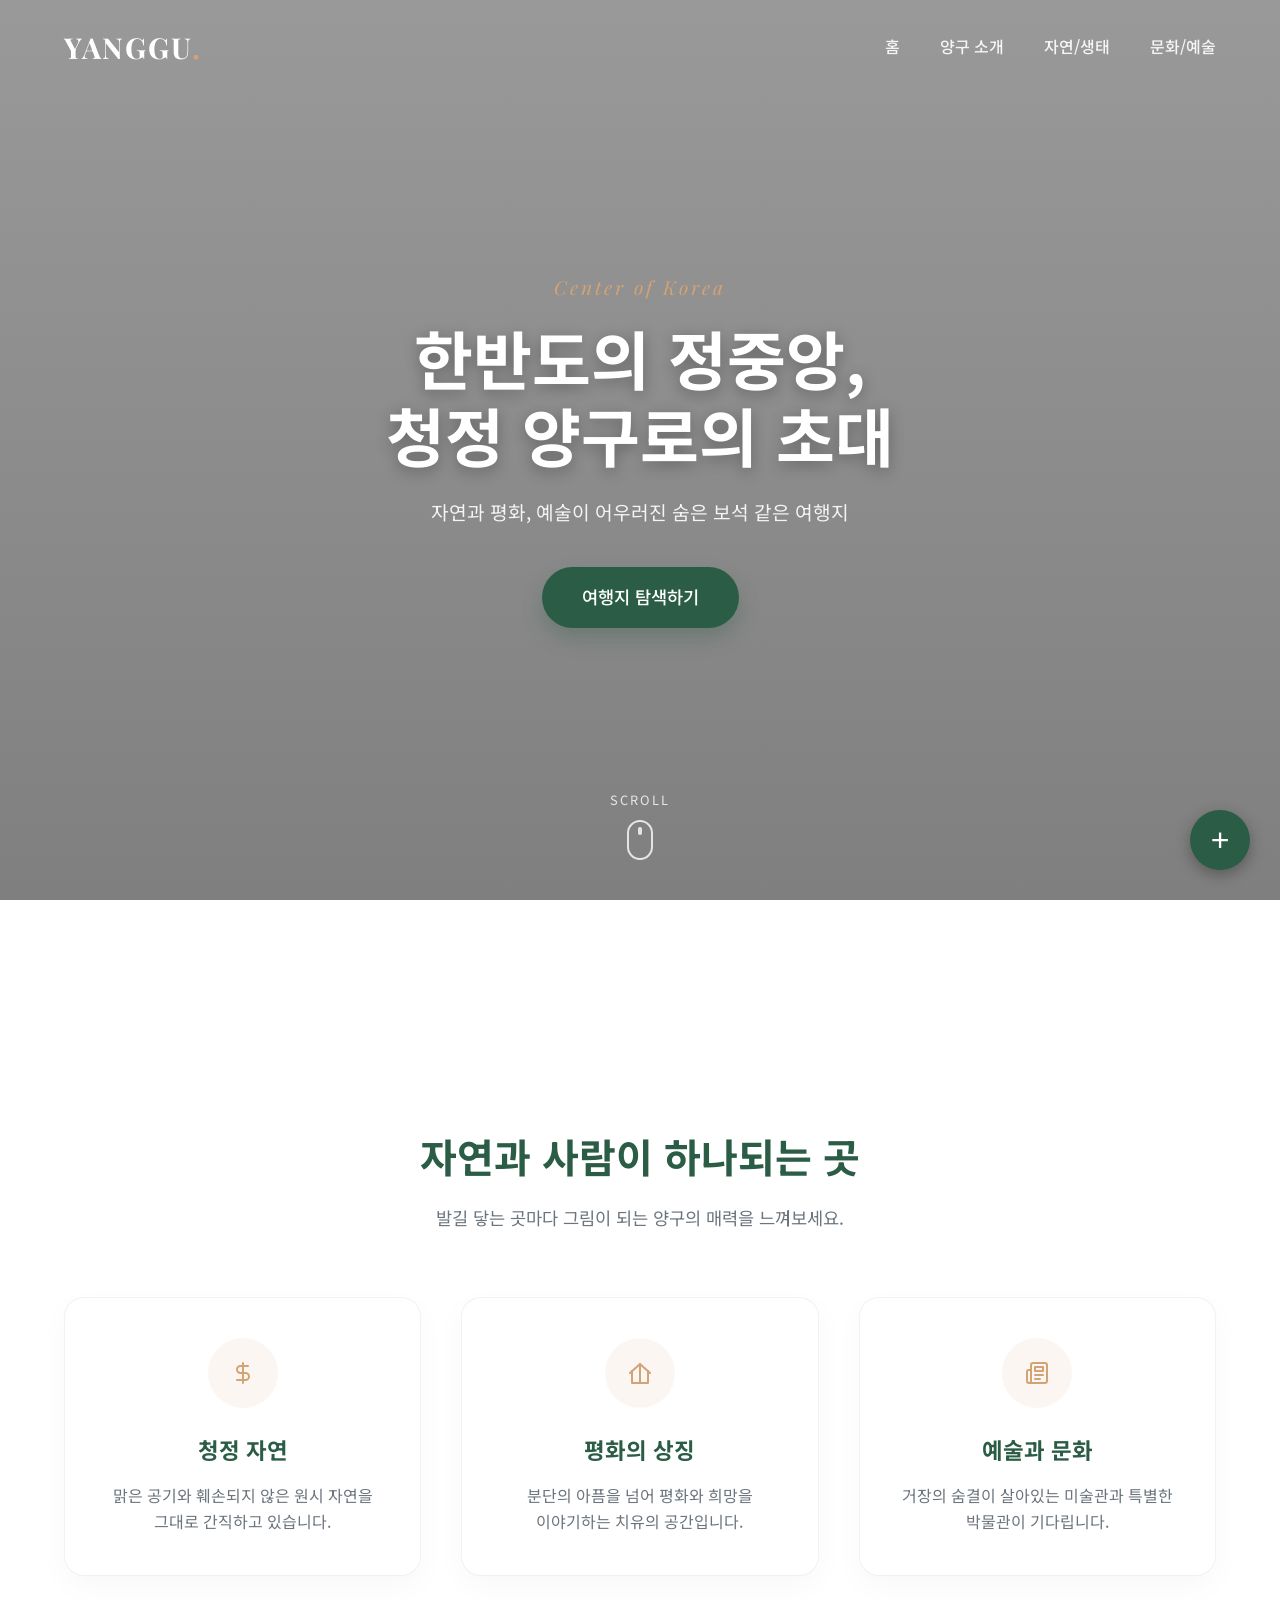
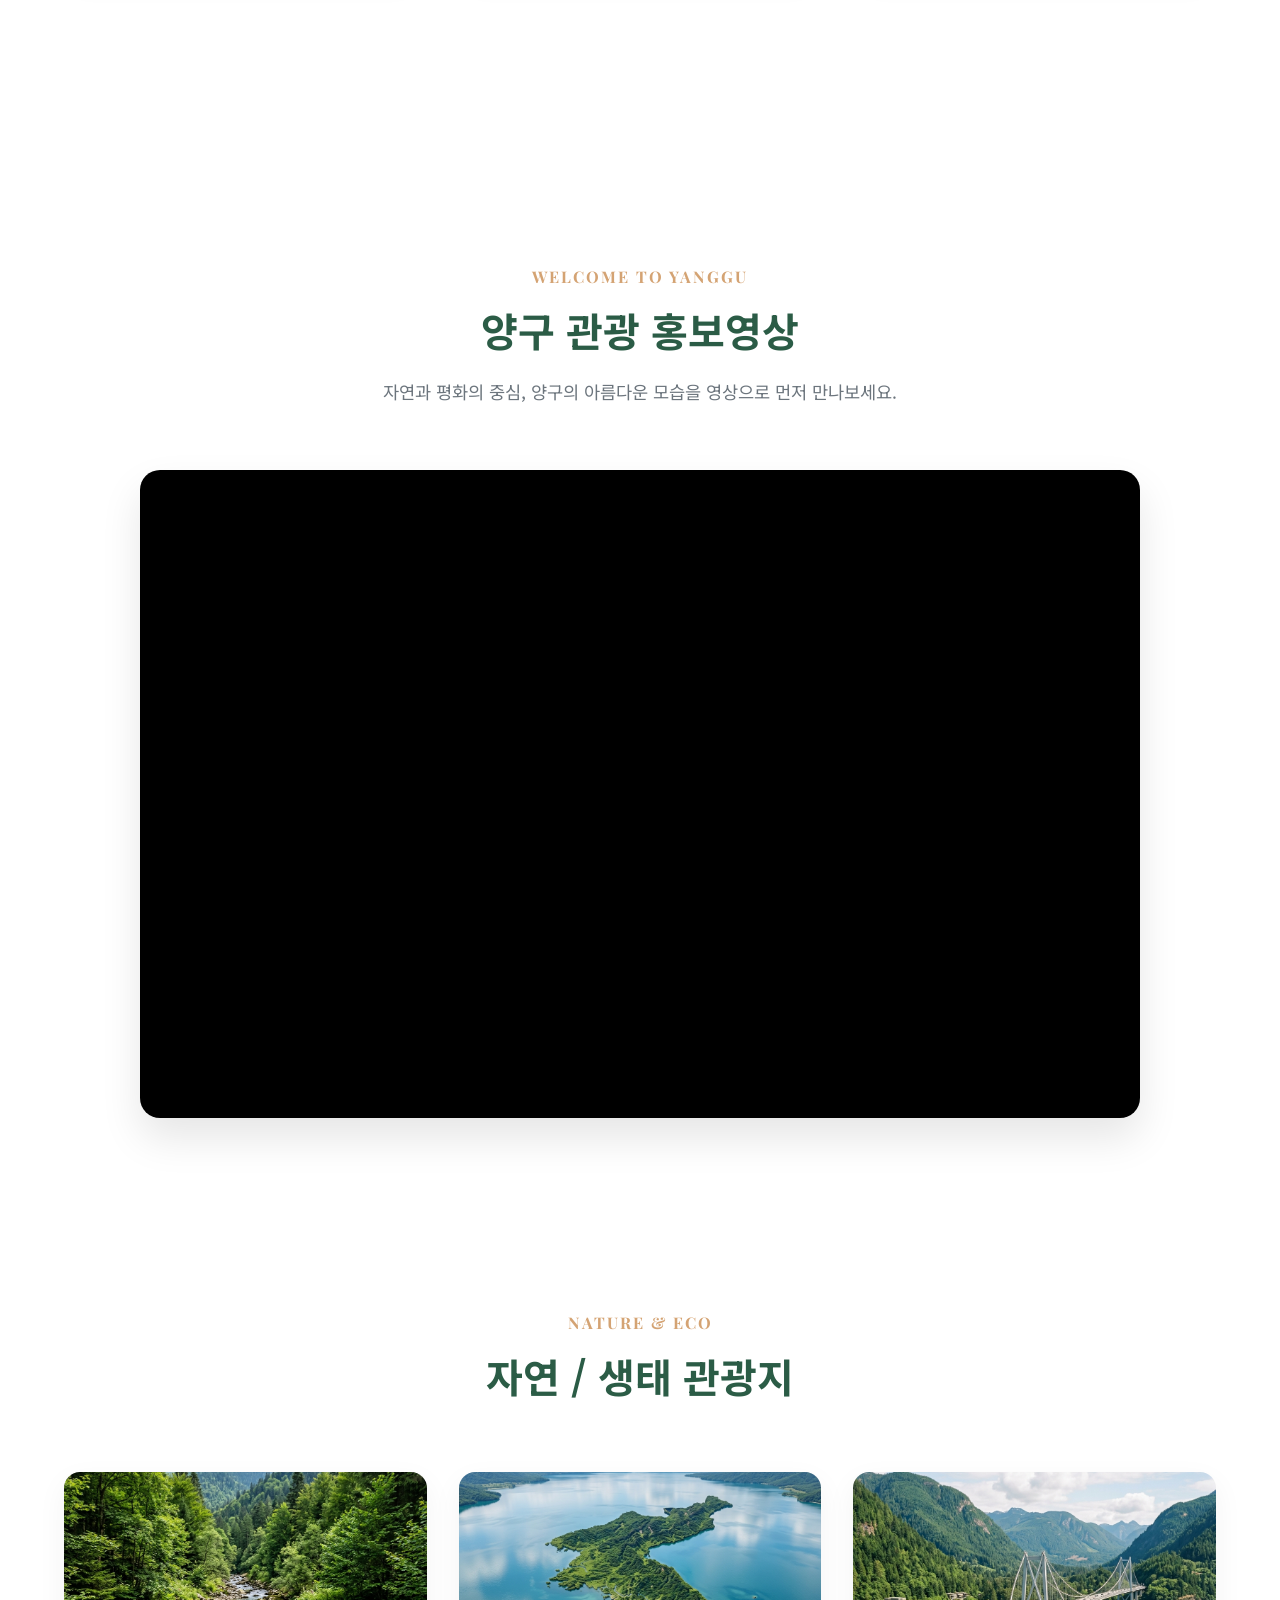
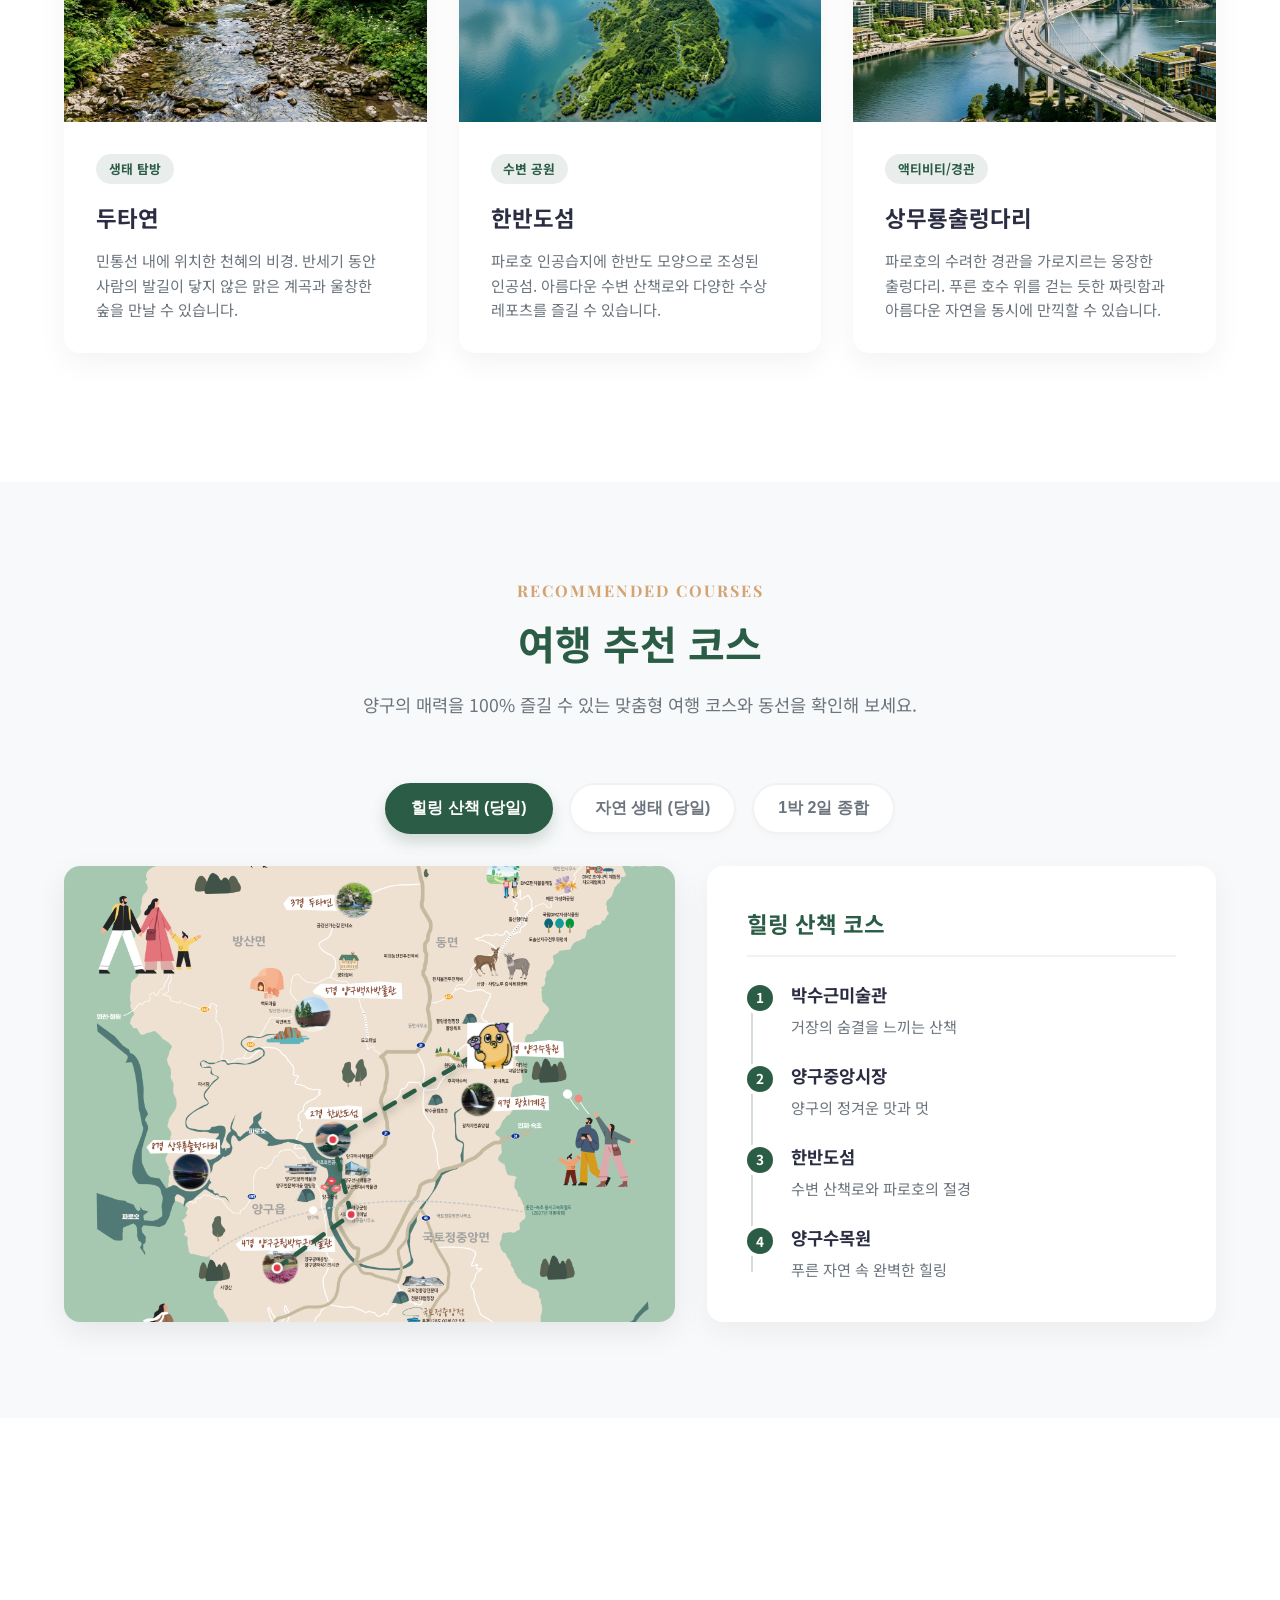
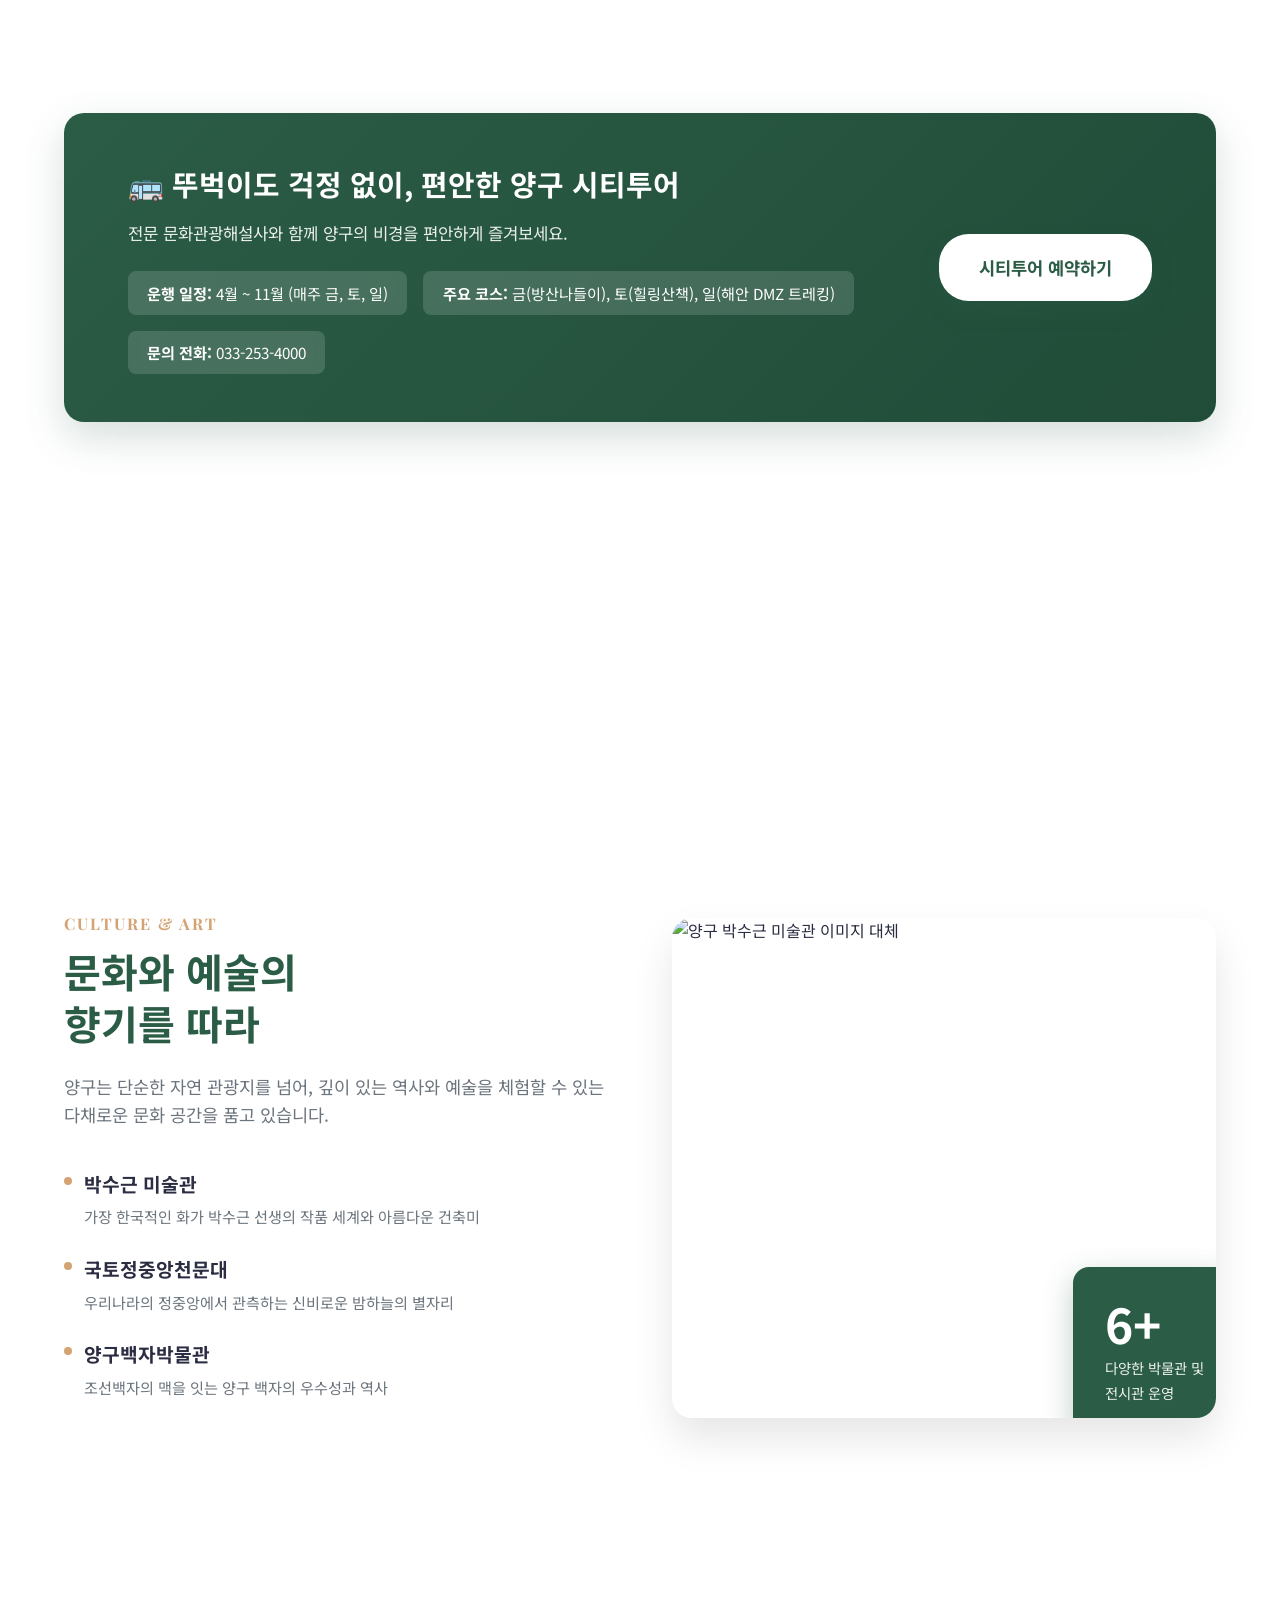
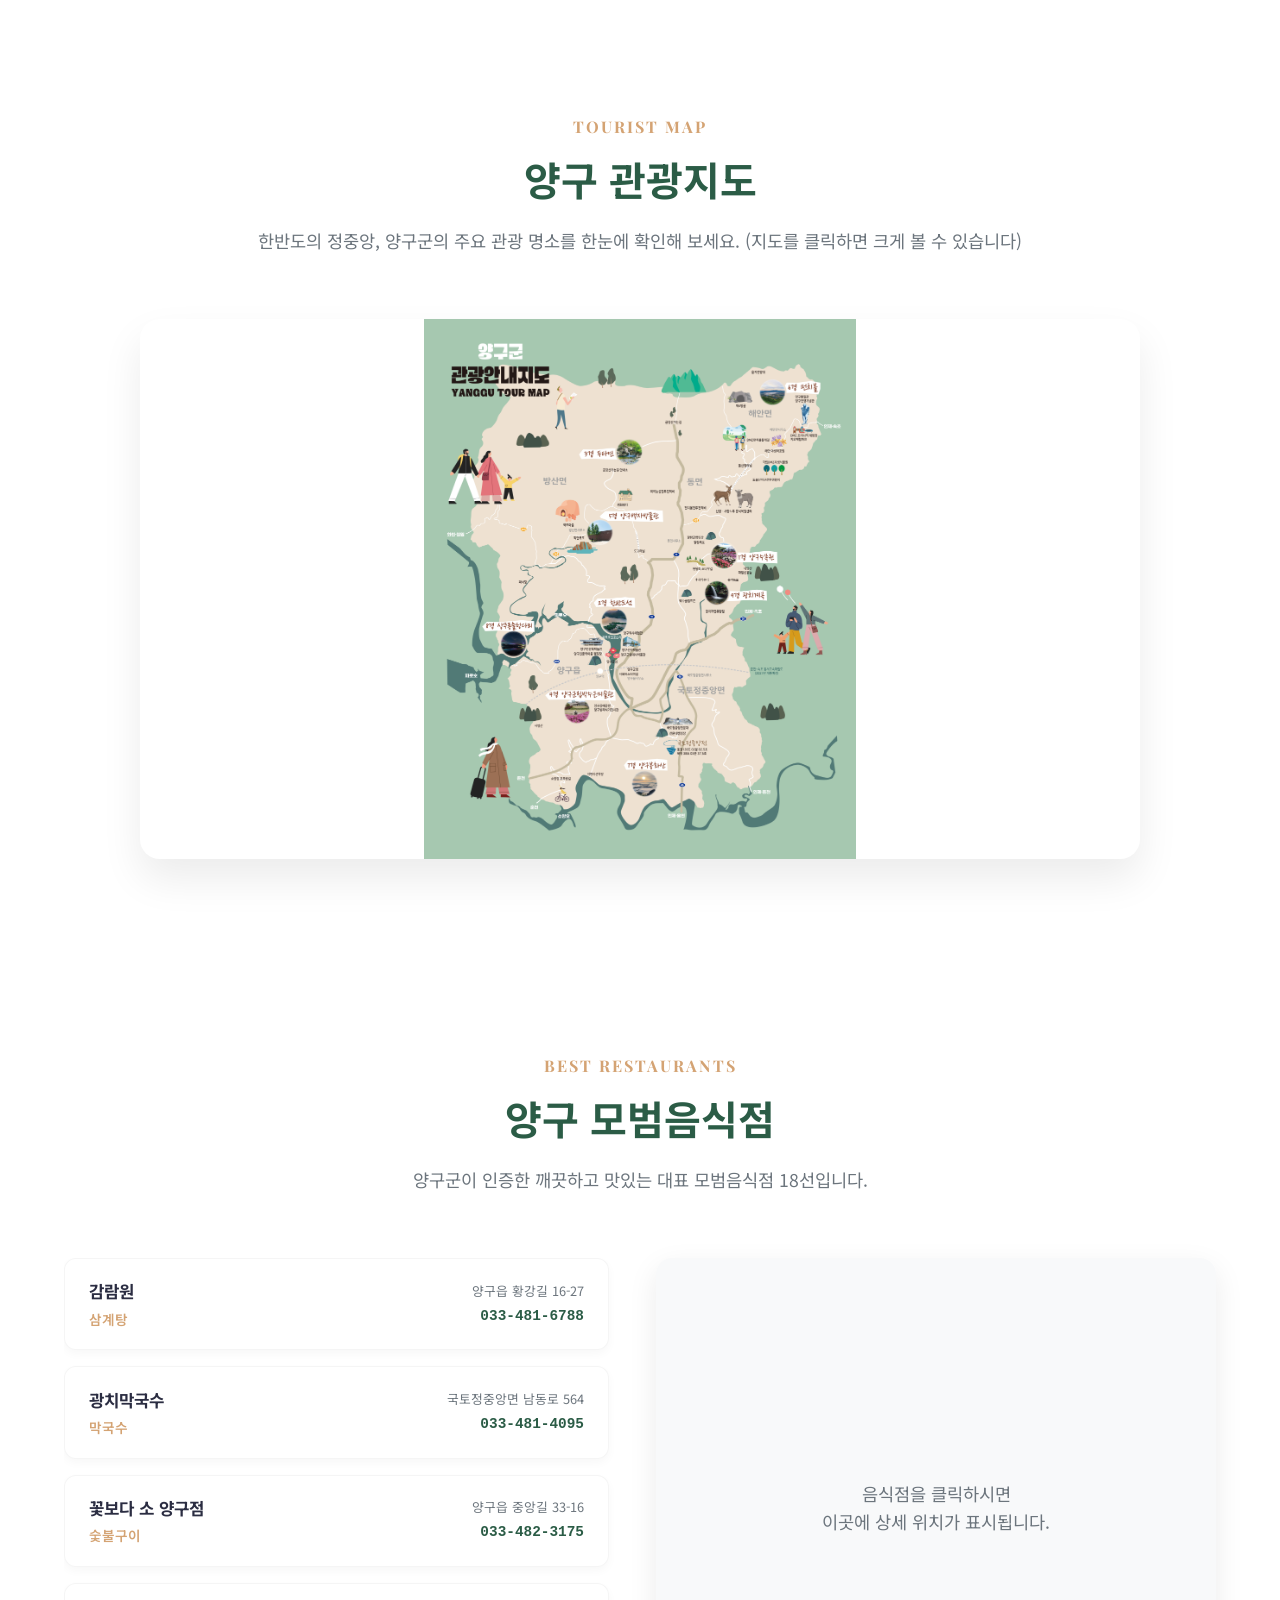
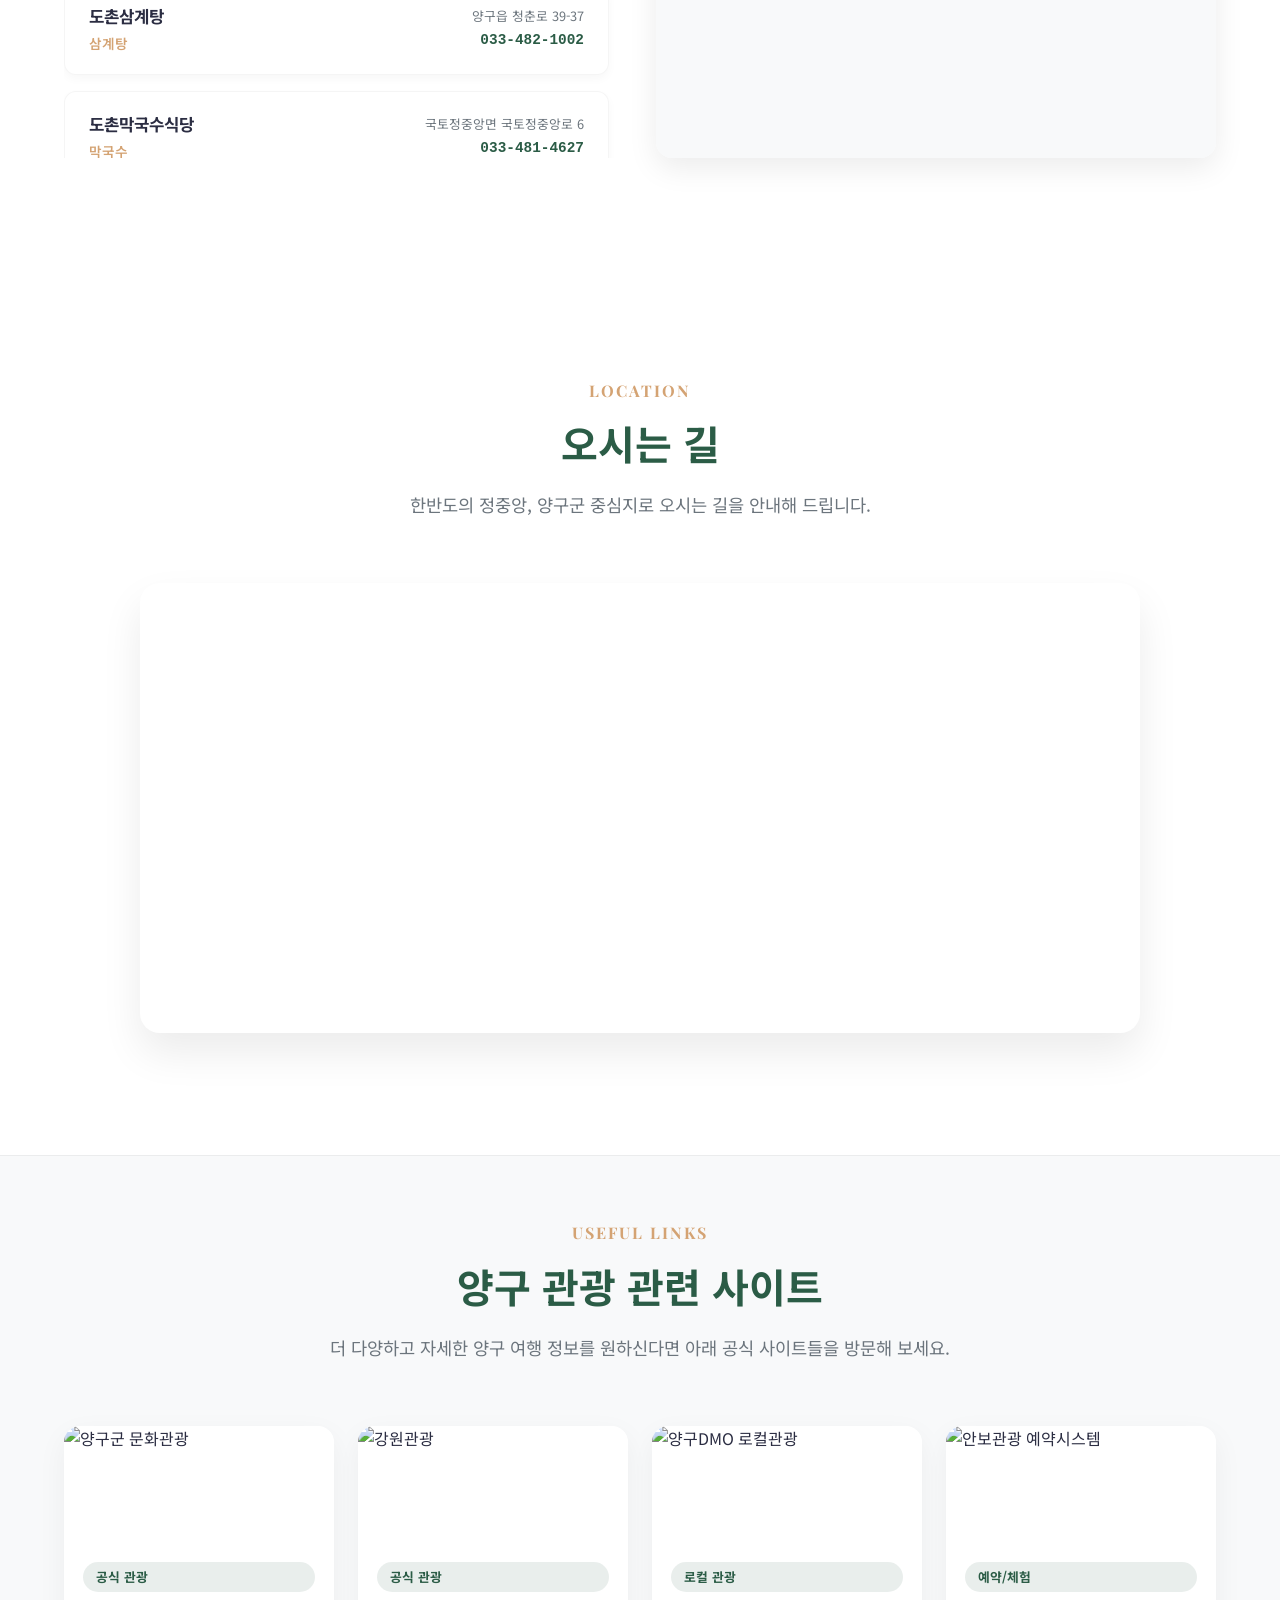
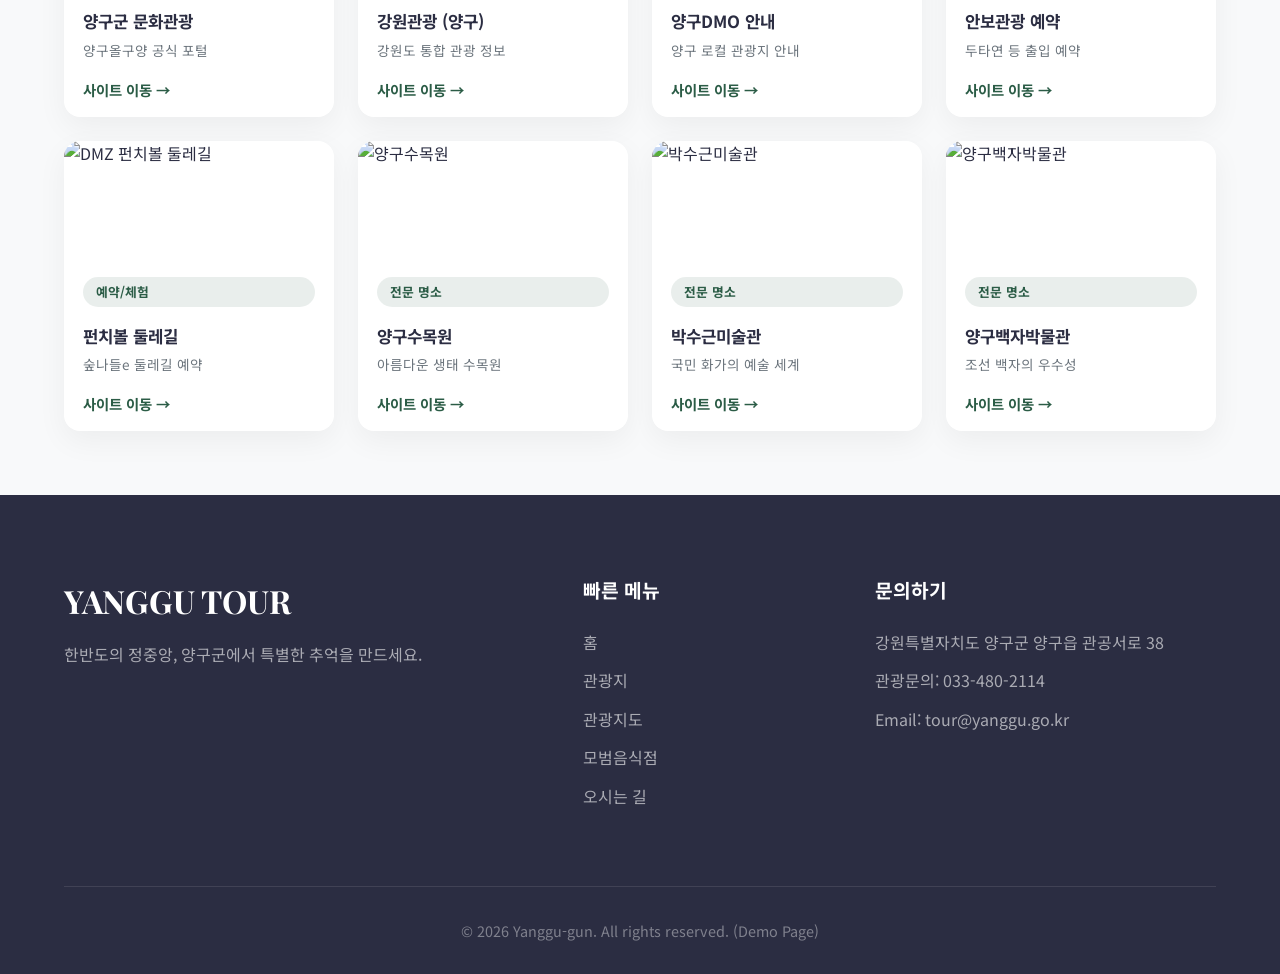
==== index.html @ d8f85891 "Update index.html 타이틀 ,를 !로 바꿈" ====
<!DOCTYPE html>
<html lang="ko">
<head>
    <meta charset="UTF-8">
    <meta name="viewport" content="width=device-width, initial-scale=1.0">
    <meta name="description" content="자연과 평화가 숨쉬는 곳! 양구군. 한반도의 정중앙에서 아름다운 자연을 만나보세요.">
    <title>청정 양구 관광 | 자연과 평화의 중심</title>
    <!-- Google Fonts: Noto Sans KR & Playfair Display -->
    <link rel="preconnect" href="https://fonts.googleapis.com">
    <link rel="preconnect" href="https://fonts.gstatic.com" crossorigin>
    <link href="https://fonts.googleapis.com/css2?family=Noto+Sans+KR:wght@300;400;500;700&family=Playfair+Display:wght@700&display=swap" rel="stylesheet">
    <link rel="stylesheet" href="style.css">
</head>
<body>
    <!-- Header / Navigation -->
    <header id="header">
        <div class="nav-container">
            <a href="#" class="logo">YANGGU<span>.</span></a>
            <nav class="main-nav">
                <ul>
                    <li><a href="#home">홈</a></li>
                    <li><a href="#about">양구 소개</a></li>
                    <li><a href="#destinations">자연/생태</a></li>
                    <li><a href="#culture">문화/예술</a></li>
                </ul>
            </nav>
            <button class="mobile-menu-btn" aria-label="메뉴 열기">
                <span></span>
                <span></span>
                <span></span>
            </button>
        </div>
    </header>

    <main>
        <!-- Hero Section -->
        <section id="home" class="hero">
            <div class="hero-bg"></div>
            <div class="hero-content fade-up">
                <span class="subtitle">Center of Korea</span>
                <h1>한반도의 정중앙,<br>청정 양구로의 초대</h1>
                <p>자연과 평화, 예술이 어우러진 숨은 보석 같은 여행지</p>
                <a href="#destinations" class="btn-primary">여행지 탐색하기</a>
            </div>
            <div class="scroll-indicator">
                <span>SCROLL</span>
                <div class="mouse">
                    <div class="wheel"></div>
                </div>
            </div>
        </section>

        <!-- About Section -->
        <section id="about" class="about section-padding">
            <div class="container">
                <div class="section-header fade-up">
                    <h2>자연과 사람이 하나되는 곳</h2>
                    <p>발길 닿는 곳마다 그림이 되는 양구의 매력을 느껴보세요.</p>
                </div>
                <div class="about-grid">
                    <div class="about-card fade-up" style="transition-delay: 0.1s;">
                        <div class="icon-wrapper">
                            <svg xmlns="http://www.w3.org/2000/svg" width="24" height="24" viewBox="0 0 24 24" fill="none" stroke="currentColor" stroke-width="2" stroke-linecap="round" stroke-linejoin="round"><path d="M12 2v20M17 5H9.5a3.5 3.5 0 0 0 0 7h5a3.5 3.5 0 0 1 0 7H6"/></svg>
                        </div>
                        <h3>청정 자연</h3>
                        <p>맑은 공기와 훼손되지 않은 원시 자연을 그대로 간직하고 있습니다.</p>
                    </div>
                    <div class="about-card fade-up" style="transition-delay: 0.2s;">
                        <div class="icon-wrapper">
                            <svg xmlns="http://www.w3.org/2000/svg" width="24" height="24" viewBox="0 0 24 24" fill="none" stroke="currentColor" stroke-width="2" stroke-linecap="round" stroke-linejoin="round"><path d="m2 12 10-9 10 9"/><path d="M12 3v18"/><path d="M4 10v12h16V10"/></svg>
                        </div>
                        <h3>평화의 상징</h3>
                        <p>분단의 아픔을 넘어 평화와 희망을 이야기하는 치유의 공간입니다.</p>
                    </div>
                    <div class="about-card fade-up" style="transition-delay: 0.3s;">
                        <div class="icon-wrapper">
                            <svg xmlns="http://www.w3.org/2000/svg" width="24" height="24" viewBox="0 0 24 24" fill="none" stroke="currentColor" stroke-width="2" stroke-linecap="round" stroke-linejoin="round"><path d="M4 22h16a2 2 0 0 0 2-2V4a2 2 0 0 0-2-2H8a2 2 0 0 0-2 2v16a2 2 0 0 1-2 2Zm0 0a2 2 0 0 1-2-2v-9c0-1.1.9-2 2-2h2"/><path d="M18 14h-8"/><path d="M15 18h-5"/><path d="M10 6h8v4h-8V6Z"/></svg>
                        </div>
                        <h3>예술과 문화</h3>
                        <p>거장의 숨결이 살아있는 미술관과 특별한 박물관이 기다립니다.</p>
                    </div>
                </div>
            </div>
        </section>

        <!-- Promo Video Section -->
        <section id="promo-video" class="video-section section-padding bg-light">
            <div class="container">
                <div class="section-header fade-up">
                    <span class="accent-text">Welcome to Yanggu</span>
                    <h2>양구 관광 홍보영상</h2>
                    <p>자연과 평화의 중심, 양구의 아름다운 모습을 영상으로 먼저 만나보세요.</p>
                </div>
                <div class="video-container fade-up" style="transition-delay: 0.2s;">
                    <iframe src="https://www.youtube.com/embed/r1gsCMrTyMI?rel=0" title="양구 홍보영상" frameborder="0" allow="accelerometer; autoplay; clipboard-write; encrypted-media; gyroscope; picture-in-picture; web-share" allowfullscreen></iframe>
                </div>
            </div>
        </section>

        <!-- Destinations Section (Nature) -->
        <section id="destinations" class="destinations section-padding">
            <div class="container">
                <div class="section-header fade-up">
                    <span class="accent-text">Nature & Eco</span>
                    <h2>자연 / 생태 관광지</h2>
                </div>
                <div class="dest-grid">
                    <!-- Card 1 -->
                    <div class="dest-card fade-up" style="transition-delay: 0.1s;">
                        <div class="card-image">
                            <!-- 두타연 이미지 -->
                            <img src="images/dutayeon.png" alt="두타연">
                            <div class="card-overlay">
                                <a href="https://www.ygtour.kr/Home/H70000/placeDetail?place_no=575&viewClass=tour&place_class=P015" target="_blank" rel="noopener noreferrer" class="view-btn">자세히 보기</a>
                            </div>
                        </div>
                        <div class="card-content">
                            <div class="tag">생태 탐방</div>
                            <h3>두타연</h3>
                            <p>민통선 내에 위치한 천혜의 비경. 반세기 동안 사람의 발길이 닿지 않은 맑은 계곡과 울창한 숲을 만날 수 있습니다.</p>
                        </div>
                    </div>
                    <!-- Card 2 -->
                    <div class="dest-card fade-up" style="transition-delay: 0.2s;">
                        <div class="card-image">
                            <!-- 한반도섬 이미지 -->
                            <img src="images/hanbando.png" alt="한반도섬">
                            <div class="card-overlay">
                                <a href="https://www.ygtour.kr/Home/H70000/placeDetail?place_no=11&viewClass=tour&place_class=P015" target="_blank" rel="noopener noreferrer" class="view-btn">자세히 보기</a>
                            </div>
                        </div>
                        <div class="card-content">
                            <div class="tag">수변 공원</div>
                            <h3>한반도섬</h3>
                            <p>파로호 인공습지에 한반도 모양으로 조성된 인공섬. 아름다운 수변 산책로와 다양한 수상 레포츠를 즐길 수 있습니다.</p>
                        </div>
                    </div>
                    <!-- Card 3 -->
                    <div class="dest-card fade-up" style="transition-delay: 0.3s;">
                        <div class="card-image">
                            <!-- 상무룡출렁다리 이미지 -->
                            <img src="images/sangmuryong.png" alt="상무룡출렁다리">
                            <div class="card-overlay">
                                <a href="https://www.ygtour.kr/Home/H70000/placeDetail?place_no=1090&viewClass=tour&place_class=P015" target="_blank" rel="noopener noreferrer" class="view-btn">자세히 보기</a>
                            </div>
                        </div>
                        <div class="card-content">
                            <div class="tag">액티비티/경관</div>
                            <h3>상무룡출렁다리</h3>
                            <p>파로호의 수려한 경관을 가로지르는 웅장한 출렁다리. 푸른 호수 위를 걷는 듯한 짜릿함과 아름다운 자연을 동시에 만끽할 수 있습니다.</p>
                        </div>
                    </div>
                </div>
            </div>
        </section>

        <!-- Recommended Courses Section -->
        <section id="courses" class="courses section-padding bg-light">
            <div class="container">
                <div class="section-header fade-up">
                    <span class="accent-text">Recommended Courses</span>
                    <h2>여행 추천 코스</h2>
                    <p>양구의 매력을 100% 즐길 수 있는 맞춤형 여행 코스와 동선을 확인해 보세요.</p>
                </div>
                
                <div class="course-tabs fade-up" style="transition-delay: 0.1s;">
                    <button class="course-tab active" data-course="healing">힐링 산책 (당일)</button>
                    <button class="course-tab" data-course="eco">자연 생태 (당일)</button>
                    <button class="course-tab" data-course="full">1박 2일 종합</button>
                </div>

                <div class="course-layout fade-up" style="transition-delay: 0.2s;">
                    <div class="course-map-container">
                        <div class="animated-map">
                            <img src="images/map_new.png" alt="양구군 관광지도" class="map-bg">
                            
                            <!-- 힐링 산책 코스 -->
                            <svg class="course-svg active" id="svg-healing" viewBox="0 0 800 600" preserveAspectRatio="xMidYMid slice">
                                <path class="map-route" d="M279,528 L376,458 L352,360 L558,237" />
                                <g class="map-points">
                                    <circle cx="279" cy="528" r="6" />
                                    <circle cx="376" cy="458" r="6" />
                                    <circle cx="352" cy="360" r="6" />
                                    <circle cx="558" cy="237" r="6" />
                                </g>
                                <g class="car-icon">
                                    <image href="baekkobi.jpg" xlink:href="baekkobi.jpg" class="baekkobi-icon" width="60" height="60" x="-30" y="-30" preserveAspectRatio="xMidYMid slice" />
                                </g>
                            </svg>

                            <!-- 자연 생태 코스 -->
                            <svg class="course-svg" id="svg-eco" viewBox="0 0 800 600" preserveAspectRatio="xMidYMid slice">
                                <path class="map-route" d="M326,192 L381,57 L470,542" />
                                <g class="map-points">
                                    <circle cx="326" cy="192" r="6" />
                                    <circle cx="381" cy="57" r="6" />
                                    <circle cx="470" cy="542" r="6" />
                                </g>
                                <g class="car-icon">
                                    <image href="baekkobi.jpg" xlink:href="baekkobi.jpg" class="baekkobi-icon" width="60" height="60" x="-30" y="-30" preserveAspectRatio="xMidYMid slice" />
                                </g>
                            </svg>

                            <!-- 1박 2일 종합 코스 -->
                            <svg class="course-svg" id="svg-full" viewBox="0 0 800 600" preserveAspectRatio="xMidYMid slice">
                                <path class="map-route" d="M381,42 L283,531 L551,237 L458,551" />
                                <g class="map-points">
                                    <circle cx="381" cy="42" r="6" />
                                    <circle cx="283" cy="531" r="6" />
                                    <circle cx="551" cy="237" r="6" />
                                    <circle cx="458" cy="551" r="6" />
                                </g>
                                <g class="car-icon">
                                    <image href="baekkobi.jpg" xlink:href="baekkobi.jpg" class="baekkobi-icon" width="60" height="60" x="-30" y="-30" preserveAspectRatio="xMidYMid slice" />
                                </g>
                            </svg>
                        </div>
                    </div>
                    <div class="course-list-container">
                        <!-- 힐링 산책 코스 -->
                        <div class="course-content active" id="course-healing">
                            <h3>힐링 산책 코스</h3>
                            <ul class="timeline">
                                <li>
                                    <span class="timeline-point">1</span>
                                    <div class="timeline-info">
                                        <strong>박수근미술관</strong>
                                        <span>거장의 숨결을 느끼는 산책</span>
                                    </div>
                                </li>
                                <li>
                                    <span class="timeline-point">2</span>
                                    <div class="timeline-info">
                                        <strong>양구중앙시장</strong>
                                        <span>양구의 정겨운 맛과 멋</span>
                                    </div>
                                </li>
                                <li>
                                    <span class="timeline-point">3</span>
                                    <div class="timeline-info">
                                        <strong>한반도섬</strong>
                                        <span>수변 산책로와 파로호의 절경</span>
                                    </div>
                                </li>
                                <li>
                                    <span class="timeline-point">4</span>
                                    <div class="timeline-info">
                                        <strong>양구수목원</strong>
                                        <span>푸른 자연 속 완벽한 힐링</span>
                                    </div>
                                </li>
                            </ul>
                        </div>
                        
                        <!-- 자연 생태 코스 -->
                        <div class="course-content" id="course-eco">
                            <h3>자연 생태 코스</h3>
                            <ul class="timeline">
                                <li>
                                    <span class="timeline-point">1</span>
                                    <div class="timeline-info">
                                        <strong>양구백자박물관</strong>
                                        <span>단아한 조선백자의 향기</span>
                                    </div>
                                </li>
                                <li>
                                    <span class="timeline-point">2</span>
                                    <div class="timeline-info">
                                        <strong>두타연</strong>
                                        <span>원시 자연이 숨쉬는 생태계의 보고</span>
                                    </div>
                                </li>
                                <li>
                                    <span class="timeline-point">3</span>
                                    <div class="timeline-info">
                                        <strong>국토정중앙천문대</strong>
                                        <span>한반도 정중앙에서 보는 밤하늘</span>
                                    </div>
                                </li>
                            </ul>
                        </div>

                        <!-- 1박 2일 종합 코스 -->
                        <div class="course-content" id="course-full">
                            <h3>1박 2일 종합 코스</h3>
                            <ul class="timeline">
                                <li>
                                    <span class="timeline-point">1</span>
                                    <div class="timeline-info">
                                        <strong>두타연</strong>
                                        <span>자연과 역사가 공존하는 비경 탐방</span>
                                    </div>
                                </li>
                                <li>
                                    <span class="timeline-point">2</span>
                                    <div class="timeline-info">
                                        <strong>박수근미술관</strong>
                                        <span>예술적 감성을 채우는 오후</span>
                                    </div>
                                </li>
                                <li>
                                    <span class="timeline-point">3</span>
                                    <div class="timeline-info">
                                        <strong>양구수목원</strong>
                                        <span>초록빛 자연 속 산림욕</span>
                                    </div>
                                </li>
                                <li>
                                    <span class="timeline-point">4</span>
                                    <div class="timeline-info">
                                        <strong>국토정중앙천문대</strong>
                                        <span>별과 함께하는 낭만적인 밤</span>
                                    </div>
                                </li>
                            </ul>
                        </div>
                    </div>
                </div>
            </div>
        </section>

        <!-- City Tour Section -->
        <section id="city-tour" class="city-tour-section section-padding" style="background-color: var(--bg-alt);">
            <div class="container">
                <div class="city-tour-cta fade-up">
                    <div class="cta-content">
                        <h3>🚌 뚜벅이도 걱정 없이, 편안한 양구 시티투어</h3>
                        <p>전문 문화관광해설사와 함께 양구의 비경을 편안하게 즐겨보세요.</p>
                        <ul class="cta-info">
                            <li><strong>운행 일정:</strong> 4월 ~ 11월 (매주 금, 토, 일)</li>
                            <li><strong>주요 코스:</strong> 금(방산나들이), 토(힐링산책), 일(해안 DMZ 트레킹)</li>
                            <li><strong>문의 전화:</strong> 033-253-4000</li>
                        </ul>
                    </div>
                    <div class="cta-action">
                        <a href="https://www.ygtour.kr/Home/H60000/H60100/goodsList?sys_type=citytour" target="_blank" rel="noopener noreferrer" class="btn-primary cta-btn">시티투어 예약하기</a>
                    </div>
                </div>
            </div>
        </section>

        <!-- Culture Section -->
        <section id="culture" class="culture section-padding">
            <div class="container">
                <div class="culture-layout">
                    <div class="culture-text fade-up">
                        <span class="accent-text">Culture & Art</span>
                        <h2>문화와 예술의<br>향기를 따라</h2>
                        <p>양구는 단순한 자연 관광지를 넘어, 깊이 있는 역사와 예술을 체험할 수 있는 다채로운 문화 공간을 품고 있습니다.</p>
                        <ul class="feature-list">
                            <li>
                                <strong>박수근 미술관</strong>
                                <span>가장 한국적인 화가 박수근 선생의 작품 세계와 아름다운 건축미</span>
                            </li>
                            <li>
                                <strong>국토정중앙천문대</strong>
                                <span>우리나라의 정중앙에서 관측하는 신비로운 밤하늘의 별자리</span>
                            </li>
                            <li>
                                <strong>양구백자박물관</strong>
                                <span>조선백자의 맥을 잇는 양구 백자의 우수성과 역사</span>
                            </li>
                        </ul>
                    </div>
                    <div class="culture-image fade-up" style="transition-delay: 0.2s;">
                        <!-- Unsplash art/architecture placeholder -->
                        <img src="https://images.unsplash.com/photo-1543857778-c4a1a3e0b2eb?q=80&w=800&auto=format&fit=crop" alt="양구 박수근 미술관 이미지 대체">
                        <div class="experience-card">
                            <span class="number">6+</span>
                            <span class="desc">다양한 박물관 및<br>전시관 운영</span>
                        </div>
                    </div>
                </div>
            </div>
        </section>

        <!-- Tourist Map Section -->
        <section id="tour-map" class="location section-padding">
            <div class="container">
                <div class="section-header fade-up">
                    <span class="accent-text">Tourist Map</span>
                    <h2>양구 관광지도</h2>
                    <p>한반도의 정중앙, 양구군의 주요 관광 명소를 한눈에 확인해 보세요. (지도를 클릭하면 크게 볼 수 있습니다)</p>
                </div>
                <div class="map-container fade-up" style="transition-delay: 0.2s;">
                    <a href="images/map_new.png" target="_blank" title="클릭하여 원본 크기로 보기">
                        <img src="images/map_new.png" alt="양구군 관광지도" class="tour-map">
                    </a>
                </div>
            </div>
        </section>

        <!-- Restaurants Section -->
        <section id="restaurants" class="restaurants section-padding">
            <div class="container">
                <div class="section-header fade-up">
                    <span class="accent-text">Best Restaurants</span>
                    <h2>양구 모범음식점</h2>
                    <p>양구군이 인증한 깨끗하고 맛있는 대표 모범음식점 18선입니다.</p>
                </div>
                
                <div class="restaurant-layout fade-up" style="transition-delay: 0.2s;">
                    <div class="restaurant-list">
                        <div class="restaurant-card"><div class="rest-main"><span class="rest-name">감람원</span><span class="rest-menu">삼계탕</span></div><div class="rest-contact"><span class="rest-address">양구읍 황강길 16-27</span><span class="rest-phone">033-481-6788</span></div></div>
                        <div class="restaurant-card"><div class="rest-main"><span class="rest-name">광치막국수</span><span class="rest-menu">막국수</span></div><div class="rest-contact"><span class="rest-address">국토정중앙면 남동로 564</span><span class="rest-phone">033-481-4095</span></div></div>
                        <div class="restaurant-card"><div class="rest-main"><span class="rest-name">꽃보다 소 양구점</span><span class="rest-menu">숯불구이</span></div><div class="rest-contact"><span class="rest-address">양구읍 중앙길 33-16</span><span class="rest-phone">033-482-3175</span></div></div>
                        <div class="restaurant-card"><div class="rest-main"><span class="rest-name">도촌삼계탕</span><span class="rest-menu">삼계탕</span></div><div class="rest-contact"><span class="rest-address">양구읍 청춘로 39-37</span><span class="rest-phone">033-482-1002</span></div></div>
                        <div class="restaurant-card"><div class="rest-main"><span class="rest-name">도촌막국수식당</span><span class="rest-menu">막국수</span></div><div class="rest-contact"><span class="rest-address">국토정중앙면 국토정중앙로 6</span><span class="rest-phone">033-481-4627</span></div></div>
                        <div class="restaurant-card"><div class="rest-main"><span class="rest-name">돈 갈비</span><span class="rest-menu">숯불구이</span></div><div class="rest-contact"><span class="rest-address">양구읍 해시계로 28-1</span><span class="rest-phone">033-482-9289</span></div></div>
                        <div class="restaurant-card"><div class="rest-main"><span class="rest-name">모범떡볶이</span><span class="rest-menu">떡볶이</span></div><div class="rest-contact"><span class="rest-address">양구읍 중앙길 51</span><span class="rest-phone">033-481-9827</span></div></div>
                        <div class="restaurant-card"><div class="rest-main"><span class="rest-name">비비큐·우쿠야</span><span class="rest-menu">치킨, 돈까스</span></div><div class="rest-contact"><span class="rest-address">양구읍 중앙길 15</span><span class="rest-phone">033-481-1318</span></div></div>
                        <div class="restaurant-card"><div class="rest-main"><span class="rest-name">샤브향</span><span class="rest-menu">고기류 샤브</span></div><div class="rest-contact"><span class="rest-address">양구읍 양남로16번길 3</span><span class="rest-phone">033-482-5633</span></div></div>
                        <div class="restaurant-card"><div class="rest-main"><span class="rest-name">소나무함흥냉면막국수</span><span class="rest-menu">냉면</span></div><div class="rest-contact"><span class="rest-address">양구읍 청춘로 82-38</span><span class="rest-phone">033-482-5234</span></div></div>
                        <div class="restaurant-card"><div class="rest-main"><span class="rest-name">시래정</span><span class="rest-menu">시래기정식</span></div><div class="rest-contact"><span class="rest-address">양구읍 황강길 16-20</span><span class="rest-phone">033-481-6616</span></div></div>
                        <div class="restaurant-card"><div class="rest-main"><span class="rest-name">양구수산횟집</span><span class="rest-menu">민물회,매운탕</span></div><div class="rest-contact"><span class="rest-address">양구읍 양록길23번길 6-2</span><span class="rest-phone">033-481-2643</span></div></div>
                        <div class="restaurant-card"><div class="rest-main"><span class="rest-name">오래드림고원</span><span class="rest-menu">식육</span></div><div class="rest-contact"><span class="rest-address">양구읍 양록길23번길 12-7</span><span class="rest-phone">033-481-9224</span></div></div>
                        <div class="restaurant-card"><div class="rest-main"><span class="rest-name">이가돈가</span><span class="rest-menu">숯불구이</span></div><div class="rest-contact"><span class="rest-address">양구읍 사명길 118-10</span><span class="rest-phone">033-481-1400</span></div></div>
                        <div class="restaurant-card"><div class="rest-main"><span class="rest-name">장수오골계</span><span class="rest-menu">오골계구이, 탕류</span></div><div class="rest-contact"><span class="rest-address">양구읍 양록길23번길 6-17</span><span class="rest-phone">033-481-8175</span></div></div>
                        <div class="restaurant-card"><div class="rest-main"><span class="rest-name">청참치</span><span class="rest-menu">참치회, 바다회</span></div><div class="rest-contact"><span class="rest-address">양구읍 양록길23번길 6-11</span><span class="rest-phone">033-481-7233</span></div></div>
                        <div class="restaurant-card"><div class="rest-main"><span class="rest-name">최가네</span><span class="rest-menu">숯불구이</span></div><div class="rest-contact"><span class="rest-address">양구읍 양록길23번길 6-27</span><span class="rest-phone">033-481-3338</span></div></div>
                        <div class="restaurant-card"><div class="rest-main"><span class="rest-name">회마을</span><span class="rest-menu">바다회, 매운탕</span></div><div class="rest-contact"><span class="rest-address">양구읍 비봉로 65</span><span class="rest-phone">033-481-5939</span></div></div>
                    </div>
                    <div class="restaurant-map-container">
                        <div class="map-overlay" id="map-overlay">
                            <p>음식점을 클릭하시면<br>이곳에 상세 위치가 표시됩니다.</p>
                        </div>
                        <iframe id="restaurant-map" src="" allowfullscreen="" loading="lazy"></iframe>
                    </div>
                </div>
            </div>
        </section>

        <!-- Location Section -->
        <section id="location" class="location section-padding">
            <div class="container">
                <div class="section-header fade-up">
                    <span class="accent-text">Location</span>
                    <h2>오시는 길</h2>
                    <p>한반도의 정중앙, 양구군 중심지로 오시는 길을 안내해 드립니다.</p>
                </div>
                <div class="map-container fade-up" style="transition-delay: 0.2s;">
                    <iframe class="google-map" src="https://maps.google.com/maps?q=강원특별자치도%20양구군%20양구읍%20관공서로%2038&t=&z=14&ie=UTF8&iwloc=&output=embed" allowfullscreen="" loading="lazy"></iframe>
                </div>
            </div>
        </section>

        <!-- Related Links Section -->
        <section id="links" class="related-links section-padding bg-light">
            <div class="container">
                <div class="section-header fade-up">
                    <span class="accent-text">Useful Links</span>
                    <h2>양구 관광 관련 사이트</h2>
                    <p>더 다양하고 자세한 양구 여행 정보를 원하신다면 아래 공식 사이트들을 방문해 보세요.</p>
                </div>
                
                <div class="external-cards-grid">
                    <!-- 1 -->
                    <a href="https://www.yangu.go.kr/tour/" target="_blank" rel="noopener noreferrer" class="external-card fade-up" style="transition-delay: 0.1s;">
                        <div class="card-image">
                            <img src="https://images.unsplash.com/photo-1542385151-efd9000785a0?q=80&w=600&auto=format&fit=crop" alt="양구군 문화관광">
                        </div>
                        <div class="card-content">
                            <div class="tag">공식 관광</div>
                            <h3>양구군 문화관광</h3>
                            <p>양구올구양 공식 포털</p>
                            <span class="link-icon">사이트 이동 &rarr;</span>
                        </div>
                    </a>
                    <!-- 2 -->
                    <a href="https://www.gwd.go.kr/gw/portal/sub05_01?articleId=TOUR_0000000000000109" target="_blank" rel="noopener noreferrer" class="external-card fade-up" style="transition-delay: 0.2s;">
                        <div class="card-image">
                            <img src="https://images.unsplash.com/photo-1501785888041-af3ef285b470?q=80&w=600&auto=format&fit=crop" alt="강원관광">
                        </div>
                        <div class="card-content">
                            <div class="tag">공식 관광</div>
                            <h3>강원관광 (양구)</h3>
                            <p>강원도 통합 관광 정보</p>
                            <span class="link-icon">사이트 이동 &rarr;</span>
                        </div>
                    </a>
                    <!-- 3 -->
                    <a href="https://yanggudmo.co.kr/dmo_tour" target="_blank" rel="noopener noreferrer" class="external-card fade-up" style="transition-delay: 0.3s;">
                        <div class="card-image">
                            <img src="https://images.unsplash.com/photo-1469474968028-56623f02e42e?q=80&w=600&auto=format&fit=crop" alt="양구DMO 로컬관광">
                        </div>
                        <div class="card-content">
                            <div class="tag">로컬 관광</div>
                            <h3>양구DMO 안내</h3>
                            <p>양구 로컬 관광지 안내</p>
                            <span class="link-icon">사이트 이동 &rarr;</span>
                        </div>
                    </a>
                    <!-- 4 -->
                    <a href="https://www.yangu.go.kr/tour/" target="_blank" rel="noopener noreferrer" class="external-card fade-up" style="transition-delay: 0.4s;">
                        <div class="card-image">
                            <img src="https://images.unsplash.com/photo-1441974231531-c6227db76b6e?q=80&w=600&auto=format&fit=crop" alt="안보관광 예약시스템">
                        </div>
                        <div class="card-content">
                            <div class="tag">예약/체험</div>
                            <h3>안보관광 예약</h3>
                            <p>두타연 등 출입 예약</p>
                            <span class="link-icon">사이트 이동 &rarr;</span>
                        </div>
                    </a>
                    <!-- 5 -->
                    <a href="https://www.foresttrip.go.kr/indvz/main.do?hmpgId=ID05030002" target="_blank" rel="noopener noreferrer" class="external-card fade-up" style="transition-delay: 0.1s;">
                        <div class="card-image">
                            <img src="https://images.unsplash.com/photo-1551632811-561732d1e306?q=80&w=600&auto=format&fit=crop" alt="DMZ 펀치볼 둘레길">
                        </div>
                        <div class="card-content">
                            <div class="tag">예약/체험</div>
                            <h3>펀치볼 둘레길</h3>
                            <p>숲나들e 둘레길 예약</p>
                            <span class="link-icon">사이트 이동 &rarr;</span>
                        </div>
                    </a>
                    <!-- 6 -->
                    <a href="https://www.yg-eco.kr/park/park_guidance" target="_blank" rel="noopener noreferrer" class="external-card fade-up" style="transition-delay: 0.2s;">
                        <div class="card-image">
                            <img src="https://images.unsplash.com/photo-1470071131384-001b85755536?q=80&w=600&auto=format&fit=crop" alt="양구수목원">
                        </div>
                        <div class="card-content">
                            <div class="tag">전문 명소</div>
                            <h3>양구수목원</h3>
                            <p>아름다운 생태 수목원</p>
                            <span class="link-icon">사이트 이동 &rarr;</span>
                        </div>
                    </a>
                    <!-- 7 -->
                    <a href="http://www.parksookeun.or.kr/" target="_blank" rel="noopener noreferrer" class="external-card fade-up" style="transition-delay: 0.3s;">
                        <div class="card-image">
                            <img src="https://images.unsplash.com/photo-1533050487297-09b450131914?q=80&w=600&auto=format&fit=crop" alt="박수근미술관">
                        </div>
                        <div class="card-content">
                            <div class="tag">전문 명소</div>
                            <h3>박수근미술관</h3>
                            <p>국민 화가의 예술 세계</p>
                            <span class="link-icon">사이트 이동 &rarr;</span>
                        </div>
                    </a>
                    <!-- 8 -->
                    <a href="http://www.yangguporcelain.go.kr/" target="_blank" rel="noopener noreferrer" class="external-card fade-up" style="transition-delay: 0.4s;">
                        <div class="card-image">
                            <img src="https://images.unsplash.com/photo-1610701596007-11502861dcfa?q=80&w=600&auto=format&fit=crop" alt="양구백자박물관">
                        </div>
                        <div class="card-content">
                            <div class="tag">전문 명소</div>
                            <h3>양구백자박물관</h3>
                            <p>조선 백자의 우수성</p>
                            <span class="link-icon">사이트 이동 &rarr;</span>
                        </div>
                    </a>
                </div>
            </div>
        </section>
    </main>

    <!-- Footer -->
    <footer class="footer">
        <div class="container">
            <div class="footer-grid">
                <div class="footer-brand">
                    <h2>YANGGU TOUR</h2>
                    <p>한반도의 정중앙, 양구군에서 특별한 추억을 만드세요.</p>
                </div>
                <div class="footer-links">
                    <h3>빠른 메뉴</h3>
                    <ul>
                        <li><a href="#home">홈</a></li>
                        <li><a href="#destinations">관광지</a></li>
                        <li><a href="#tour-map">관광지도</a></li>
                        <li><a href="#restaurants">모범음식점</a></li>
                        <li><a href="#location">오시는 길</a></li>
                    </ul>
                </div>
                <div class="footer-contact">
                    <h3>문의하기</h3>
                    <p>강원특별자치도 양구군 양구읍 관공서로 38</p>
                    <p>관광문의: 033-480-2114</p>
                    <p>Email: tour@yanggu.go.kr</p>
                </div>
            </div>
            <div class="footer-bottom">
                <p>&copy; 2026 Yanggu-gun. All rights reserved. (Demo Page)</p>
            </div>
        </div>
    </footer>

    <!-- Quick Navigation FAB (Floating Action Button) -->
    <div class="fab-container">
        <div class="fab-menu" id="fab-menu">
            <a href="#home" class="fab-item">홈</a>
            <a href="#destinations" class="fab-item">관광지</a>
            <a href="#courses" class="fab-item">추천 코스</a>
            <a href="#city-tour" class="fab-item">시티투어</a>
            <a href="#culture" class="fab-item">문화/예술</a>
            <a href="#tour-map" class="fab-item">관광지도</a>
            <a href="#restaurants" class="fab-item">모범음식점</a>
            <a href="#location" class="fab-item">오시는 길</a>
        </div>
        <button class="fab-toggle" id="fab-toggle" aria-label="빠른 메뉴 열기">
            <span class="fab-icon" style="font-size: 2rem; line-height: 1;">+</span>
        </button>
    </div>

    <script src="script.js"></script>
</body>
</html>
---- style.css ----
/* CSS Variables for Theme */
:root {
    --primary-color: #2b5c46; /* 딥그린 - 자연 */
    --primary-light: #3e8163;
    --accent-color: #d4a373; /* 따뜻한 베이지 - 흙/자연 */
    --text-main: #2b2d42;
    --text-muted: #6c757d;
    --bg-main: #ffffff;
    --bg-light: #f8f9fa;
    --font-heading: 'Playfair Display', 'Noto Sans KR', sans-serif;
    --font-body: 'Noto Sans KR', sans-serif;
    --transition-slow: 0.5s cubic-bezier(0.25, 0.46, 0.45, 0.94);
    --transition-fast: 0.3s ease;
}

/* Reset & Base */
* {
    margin: 0;
    padding: 0;
    box-sizing: border-box;
}

html {
    scroll-behavior: smooth;
}

body {
    font-family: var(--font-body);
    color: var(--text-main);
    line-height: 1.6;
    background-color: var(--bg-main);
    overflow-x: hidden;
    word-break: keep-all;
    overflow-wrap: break-word;
}

main > section, .footer {
    scroll-snap-align: start;
    scroll-snap-stop: always;
}

@media (max-width: 768px) {
    html {
        scroll-snap-type: none;
    }
}

a {
    text-decoration: none;
    color: inherit;
    transition: var(--transition-fast);
}

ul {
    list-style: none;
}

img {
    max-width: 100%;
    display: block;
}

.container {
    width: 90%;
    max-width: 1200px;
    margin: 0 auto;
}

.section-padding {
    padding: 6rem 0;
    min-height: 100vh;
    display: flex;
    flex-direction: column;
    justify-content: center;
}

.bg-light {
    background-color: var(--bg-light);
}

/* Header & Navigation */
#header {
    position: fixed;
    top: 0;
    left: 0;
    width: 100%;
    z-index: 1000;
    transition: var(--transition-slow);
    background: transparent;
    padding: 1.5rem 0;
}

#header.scrolled {
    background: rgba(255, 255, 255, 0.95);
    backdrop-filter: blur(10px);
    -webkit-backdrop-filter: blur(10px);
    box-shadow: 0 4px 20px rgba(0, 0, 0, 0.05);
    padding: 1rem 0;
}

#header.scrolled .logo,
#header.scrolled .main-nav a {
    color: var(--text-main);
}

.nav-container {
    width: 90%;
    max-width: 1400px;
    margin: 0 auto;
    display: flex;
    justify-content: space-between;
    align-items: center;
}

.logo {
    font-family: var(--font-heading);
    font-size: 1.8rem;
    font-weight: 700;
    color: white;
    letter-spacing: 2px;
}

.logo span {
    color: var(--accent-color);
}

.main-nav ul {
    display: flex;
    gap: 2.5rem;
}

.main-nav a {
    color: rgba(255, 255, 255, 0.9);
    font-weight: 500;
    font-size: 1rem;
    position: relative;
}

.main-nav a::after {
    content: '';
    position: absolute;
    bottom: -5px;
    left: 0;
    width: 0;
    height: 2px;
    background-color: var(--accent-color);
    transition: var(--transition-fast);
}

.main-nav a:hover::after,
.main-nav a.active::after {
    width: 100%;
}

.mobile-menu-btn {
    display: none;
    background: none;
    border: none;
    cursor: pointer;
    flex-direction: column;
    gap: 5px;
}

.mobile-menu-btn span {
    width: 25px;
    height: 3px;
    background-color: white;
    transition: var(--transition-fast);
}

#header.scrolled .mobile-menu-btn span {
    background-color: var(--text-main);
}

/* Hero Section */
.hero {
    position: relative;
    height: 100vh;
    display: flex;
    align-items: center;
    justify-content: center;
    color: white;
    text-align: center;
}

.hero-bg {
    position: absolute;
    top: 0;
    left: 0;
    width: 100%;
    height: 100%;
    background-image: linear-gradient(rgba(0, 0, 0, 0.4), rgba(0, 0, 0, 0.5)), url('https://images.unsplash.com/photo-1518495973542-4542c06a5843?q=80&w=2000&auto=format&fit=crop');
    background-size: cover;
    background-position: center;
    background-attachment: fixed;
    z-index: -1;
    animation: zoomOut 20s infinite alternate;
}

@keyframes zoomOut {
    0% { transform: scale(1.1); }
    100% { transform: scale(1); }
}

.hero-content {
    max-width: 800px;
    padding: 0 20px;
    z-index: 1;
}

.hero-content .subtitle {
    font-family: var(--font-heading);
    font-style: italic;
    font-size: 1.2rem;
    color: var(--accent-color);
    display: block;
    margin-bottom: 1rem;
    letter-spacing: 3px;
}

.hero-content h1 {
    font-size: 4rem;
    font-weight: 700;
    line-height: 1.2;
    margin-bottom: 1.5rem;
    text-shadow: 0 4px 15px rgba(0,0,0,0.3);
}

.hero-content p {
    font-size: 1.2rem;
    margin-bottom: 2.5rem;
    opacity: 0.9;
}

.btn-primary {
    display: inline-block;
    padding: 1rem 2.5rem;
    background-color: var(--primary-color);
    color: white;
    border-radius: 50px;
    font-weight: 500;
    font-size: 1.1rem;
    box-shadow: 0 10px 20px rgba(43, 92, 70, 0.3);
    transition: var(--transition-fast);
}

.btn-primary:hover {
    background-color: var(--primary-light);
    transform: translateY(-3px);
    box-shadow: 0 15px 25px rgba(43, 92, 70, 0.4);
}

.scroll-indicator {
    position: absolute;
    bottom: 40px;
    left: 50%;
    transform: translateX(-50%);
    display: flex;
    flex-direction: column;
    align-items: center;
    gap: 10px;
    opacity: 0.8;
}

.scroll-indicator span {
    font-size: 0.8rem;
    letter-spacing: 2px;
}

.mouse {
    width: 26px;
    height: 40px;
    border: 2px solid white;
    border-radius: 15px;
    position: relative;
}

.wheel {
    width: 4px;
    height: 8px;
    background-color: white;
    border-radius: 2px;
    position: absolute;
    top: 5px;
    left: 50%;
    transform: translateX(-50%);
    animation: scrollWheel 2s infinite;
}

@keyframes scrollWheel {
    0% { top: 5px; opacity: 1; }
    50% { top: 15px; opacity: 0; }
    100% { top: 5px; opacity: 0; }
}

/* Typography & Headers */
.section-header {
    text-align: center;
    margin-bottom: 4rem;
}

.section-header h2 {
    font-size: 2.5rem;
    font-weight: 700;
    color: var(--primary-color);
    margin-bottom: 1rem;
}

.section-header p {
    color: var(--text-muted);
    font-size: 1.1rem;
}

.accent-text {
    font-family: var(--font-heading);
    color: var(--accent-color);
    font-weight: 700;
    letter-spacing: 2px;
    text-transform: uppercase;
    display: block;
    margin-bottom: 0.5rem;
}

/* About Section */
.about-grid {
    display: grid;
    grid-template-columns: repeat(3, 1fr);
    gap: 2.5rem;
}

.about-card {
    text-align: center;
    padding: 2.5rem;
    background: white;
    border-radius: 20px;
    box-shadow: 0 10px 30px rgba(0,0,0,0.03);
    transition: var(--transition-slow);
    border: 1px solid rgba(0,0,0,0.05);
}

.about-card:hover {
    transform: translateY(-10px);
    box-shadow: 0 20px 40px rgba(43, 92, 70, 0.08);
    border-color: rgba(43, 92, 70, 0.1);
}

.icon-wrapper {
    width: 70px;
    height: 70px;
    margin: 0 auto 1.5rem;
    background-color: rgba(212, 163, 115, 0.1);
    border-radius: 50%;
    display: flex;
    align-items: center;
    justify-content: center;
    color: var(--accent-color);
}

.about-card h3 {
    font-size: 1.4rem;
    margin-bottom: 1rem;
    color: var(--primary-color);
}

.about-card p {
    color: var(--text-muted);
}

/* Video Section */
.video-section {
    padding: 4rem 0;
    background-color: var(--bg-main);
    min-height: 100vh;
    display: flex;
    flex-direction: column;
    justify-content: center;
}

.video-container {
    position: relative;
    padding-bottom: 56.25%; /* 16:9 Aspect Ratio */
    height: 0;
    overflow: hidden;
    max-width: 1000px;
    margin: 0 auto;
    border-radius: 20px;
    box-shadow: 0 20px 40px rgba(0,0,0,0.1);
    background: #000;
}

.video-container iframe {
    position: absolute;
    top: 0;
    left: 0;
    width: 100%;
    height: 100%;
    border-radius: 20px;
}

/* Destinations Section */
.dest-grid {
    display: grid;
    grid-template-columns: repeat(3, 1fr);
    gap: 2rem;
}

.dest-card {
    background: white;
    border-radius: 16px;
    overflow: hidden;
    box-shadow: 0 10px 30px rgba(0,0,0,0.05);
    transition: var(--transition-slow);
}

.dest-card:hover {
    transform: translateY(-10px);
}

.card-image {
    position: relative;
    height: 250px;
    overflow: hidden;
}

.card-image img {
    width: 100%;
    height: 100%;
    object-fit: cover;
    transition: transform 0.6s ease;
}

.dest-card:hover .card-image img {
    transform: scale(1.1);
}

.card-overlay {
    position: absolute;
    top: 0;
    left: 0;
    width: 100%;
    height: 100%;
    background: rgba(0,0,0,0.4);
    display: flex;
    align-items: center;
    justify-content: center;
    opacity: 0;
    transition: var(--transition-fast);
}

.dest-card:hover .card-overlay {
    opacity: 1;
}

.view-btn {
    padding: 0.8rem 1.5rem;
    background: white;
    color: var(--primary-color);
    border-radius: 30px;
    font-weight: 500;
    transform: translateY(20px);
    transition: all 0.4s ease;
}

.dest-card:hover .view-btn {
    transform: translateY(0);
}

.view-btn:hover {
    background: var(--accent-color);
    color: white;
}

.card-content {
    padding: 2rem;
}

.tag {
    display: inline-block;
    padding: 0.3rem 0.8rem;
    background: rgba(43, 92, 70, 0.1);
    color: var(--primary-color);
    border-radius: 20px;
    font-size: 0.8rem;
    font-weight: 700;
    margin-bottom: 1rem;
}

.card-content h3 {
    font-size: 1.4rem;
    margin-bottom: 0.8rem;
}

.card-content p {
    color: var(--text-muted);
    font-size: 0.95rem;
}

/* Recommended Courses Section */
.course-tabs {
    display: flex;
    justify-content: center;
    gap: 1rem;
    margin-bottom: 2rem;
    flex-wrap: wrap;
}

.course-tab {
    padding: 0.8rem 1.5rem;
    background-color: white;
    border: 2px solid rgba(0,0,0,0.05);
    border-radius: 30px;
    font-size: 1rem;
    font-weight: 600;
    color: var(--text-muted);
    cursor: pointer;
    transition: all 0.3s ease;
    box-shadow: 0 4px 6px rgba(0,0,0,0.02);
}

.course-tab:hover {
    transform: translateY(-2px);
    box-shadow: 0 6px 12px rgba(0,0,0,0.05);
}

.course-tab.active {
    background-color: var(--primary-color);
    color: white;
    border-color: var(--primary-color);
    box-shadow: 0 8px 15px rgba(43, 92, 70, 0.2);
}

.course-layout {
    display: grid;
    grid-template-columns: 1.2fr 1fr;
    gap: 2rem;
    align-items: stretch;
}

.course-map-container {
    border-radius: 16px;
    overflow: hidden;
    box-shadow: 0 10px 30px rgba(0,0,0,0.08);
    height: 100%;
    min-height: 400px;
    position: relative;
}

/* Animated Map Styles */
.animated-map {
    position: absolute;
    top: 0;
    left: 0;
    width: 100%;
    height: 100%;
    background-color: #e5e3df; /* Fallback */
}

.map-bg {
    width: 100%;
    height: 100%;
    object-fit: cover;
    z-index: 1;
}

.course-svg {
    position: absolute;
    top: 0;
    left: 0;
    width: 100%;
    height: 100%;
    z-index: 2;
    pointer-events: none;
    opacity: 0;
    visibility: hidden;
    transition: opacity 0.5s ease;
}

.course-svg.active {
    opacity: 1;
    visibility: visible;
}

.map-route {
    fill: none;
    stroke: var(--primary-color);
    stroke-width: 6;
    stroke-linecap: round;
    stroke-linejoin: round;
    filter: drop-shadow(0 4px 6px rgba(0,0,0,0.3));
    stroke-dasharray: 15, 15;
    stroke-dashoffset: 0;
}

.course-svg.active .map-route {
    animation: marchRoute 15s linear infinite;
}

.map-points circle {
    fill: #e63946;
    stroke: white;
    stroke-width: 3;
    filter: drop-shadow(0 2px 4px rgba(0,0,0,0.4));
    opacity: 0;
}

.course-svg.active .map-points circle:nth-child(1) {
    animation: popPoint 0.5s cubic-bezier(0.175, 0.885, 0.32, 1.275) forwards;
    animation-delay: 0.1s;
}

.course-svg.active .map-points circle:nth-child(2) {
    animation: popPoint 0.5s cubic-bezier(0.175, 0.885, 0.32, 1.275) forwards;
    animation-delay: 0.8s;
}

.course-svg.active .map-points circle:nth-child(3) {
    animation: popPoint 0.5s cubic-bezier(0.175, 0.885, 0.32, 1.275) forwards;
    animation-delay: 1.5s;
}

/* 🚗 Car Animation using offset-path */
#svg-healing .car-icon { offset-path: path("M279,528 L376,458 L352,360 L558,237"); }
#svg-eco .car-icon { offset-path: path("M326,192 L381,57 L470,542"); }
#svg-full .car-icon { offset-path: path("M381,42 L283,531 L551,237 L458,551"); }

.car-icon {
    opacity: 0;
    offset-rotate: 0deg; /* Keep car upright */
}

/* Baekkobi specific styling */
.baekkobi-icon {
    mix-blend-mode: multiply; /* Removes white background */
    transform-origin: center bottom;
}

.course-svg.active .car-icon {
    animation: driveCar 4s cubic-bezier(0.4, 0, 0.2, 1) forwards;
}

.course-svg.active .baekkobi-icon {
    /* waddle for walking motion */
    animation: waddle 0.4s infinite alternate ease-in-out;
}

@keyframes marchRoute {
    to {
        stroke-dashoffset: -300;
    }
}

@keyframes driveCar {
    0% { offset-distance: 0%; opacity: 0; }
    10% { opacity: 1; }
    100% { offset-distance: 100%; opacity: 1; }
}

@keyframes waddle {
    from { transform: rotate(-12deg) translateY(0); }
    to { transform: rotate(12deg) translateY(-8px); }
}

@keyframes popPoint {
    0% { opacity: 0; r: 0; }
    50% { opacity: 1; r: 10; }
    100% { opacity: 1; r: 6; }
}

.course-list-container {
    background-color: white;
    border-radius: 16px;
    padding: 2.5rem;
    box-shadow: 0 10px 30px rgba(0,0,0,0.05);
    display: flex;
    flex-direction: column;
}

.course-content {
    display: none;
    animation: fadeIn 0.4s ease forwards;
}

.course-content.active {
    display: block;
}

.course-content h3 {
    font-size: 1.4rem;
    margin-bottom: 1.5rem;
    color: var(--primary-color);
    border-bottom: 2px solid rgba(0,0,0,0.05);
    padding-bottom: 0.8rem;
}

.timeline {
    list-style: none;
    position: relative;
    padding-left: 20px;
}

.timeline::before {
    content: '';
    position: absolute;
    top: 10px;
    bottom: 10px;
    left: 4px;
    width: 2px;
    background-color: rgba(43, 92, 70, 0.2);
}

.timeline li {
    position: relative;
    margin-bottom: 1.5rem;
}

.timeline li:last-child {
    margin-bottom: 0;
}

.timeline-point {
    position: absolute;
    left: -20px;
    top: 4px;
    width: 26px;
    height: 26px;
    background-color: var(--primary-color);
    color: white;
    border-radius: 50%;
    display: flex;
    align-items: center;
    justify-content: center;
    font-size: 0.85rem;
    font-weight: 700;
    box-shadow: 0 0 0 4px white;
    z-index: 1;
}

.timeline-info {
    padding-left: 1.5rem;
    display: flex;
    flex-direction: column;
}

.timeline-info strong {
    font-size: 1.1rem;
    color: var(--text-main);
    margin-bottom: 0.3rem;
}

.timeline-info span {
    font-size: 0.95rem;
    color: var(--text-muted);
}

@keyframes fadeIn {
    from { opacity: 0; transform: translateY(10px); }
    to { opacity: 1; transform: translateY(0); }
}

/* City Tour CTA Banner */
.city-tour-section {
    position: relative;
    z-index: 10;
}

.city-tour-cta {
    background: linear-gradient(135deg, var(--primary-color), #204c38);
    border-radius: 20px;
    padding: 3rem 4rem;
    color: white;
    display: flex;
    justify-content: space-between;
    align-items: center;
    box-shadow: 0 15px 40px rgba(43, 92, 70, 0.2);
}

.cta-content h3 {
    font-size: 1.8rem;
    margin-bottom: 0.8rem;
    color: white;
}

.cta-content p {
    font-size: 1.05rem;
    opacity: 0.9;
    margin-bottom: 1.5rem;
}

.cta-info {
    list-style: none;
    display: flex;
    gap: 1rem;
    flex-wrap: wrap;
}

.cta-info li {
    background: rgba(255, 255, 255, 0.15);
    padding: 0.6rem 1.2rem;
    border-radius: 8px;
    font-size: 0.95rem;
    backdrop-filter: blur(5px);
}

.cta-btn {
    background: white;
    color: var(--primary-color);
    font-weight: 700;
    padding: 1.2rem 2.5rem;
    font-size: 1.1rem;
    border-radius: 30px;
    text-decoration: none;
    display: inline-block;
    transition: all 0.3s ease;
    white-space: nowrap;
}

.cta-btn:hover {
    background: var(--accent-color);
    color: white;
    transform: translateY(-3px);
    box-shadow: 0 10px 20px rgba(0,0,0,0.15);
}

/* Culture Section */
.culture-layout {
    display: grid;
    grid-template-columns: 1fr 1fr;
    gap: 4rem;
    align-items: center;
}

.culture-text h2 {
    font-size: 2.5rem;
    color: var(--primary-color);
    line-height: 1.3;
    margin-bottom: 1.5rem;
}

.culture-text > p {
    color: var(--text-muted);
    font-size: 1.1rem;
    margin-bottom: 2.5rem;
}

.feature-list li {
    margin-bottom: 1.5rem;
    padding-left: 20px;
    position: relative;
}

.feature-list li::before {
    content: '';
    position: absolute;
    left: 0;
    top: 8px;
    width: 8px;
    height: 8px;
    background-color: var(--accent-color);
    border-radius: 50%;
}

.feature-list strong {
    display: block;
    font-size: 1.2rem;
    color: var(--text-main);
    margin-bottom: 0.3rem;
}

.feature-list span {
    color: var(--text-muted);
    font-size: 0.95rem;
}

.culture-image {
    position: relative;
    border-radius: 20px;
    overflow: hidden;
    box-shadow: 0 20px 40px rgba(0,0,0,0.1);
}

.culture-image img {
    height: 500px;
    object-fit: cover;
}

.experience-card {
    position: absolute;
    bottom: -20px;
    right: -20px;
    background: var(--primary-color);
    color: white;
    padding: 2rem;
    border-radius: 16px;
    box-shadow: 0 10px 30px rgba(43, 92, 70, 0.3);
}

.experience-card .number {
    display: block;
    font-size: 3rem;
    font-weight: 700;
    line-height: 1;
    margin-bottom: 0.5rem;
}

.experience-card .desc {
    font-size: 0.9rem;
    opacity: 0.9;
}

/* Location Section */
.location {
    background-color: white;
}

.map-container {
    width: 100%;
    max-width: 1000px;
    margin: 0 auto;
    border-radius: 20px;
    overflow: hidden;
    box-shadow: 0 20px 40px rgba(0,0,0,0.08);
    background-color: white;
    text-align: center;
}

.tour-map {
    max-width: 100%;
    max-height: 60vh;
    width: auto;
    height: auto;
    display: block;
    object-fit: contain;
    transition: transform 0.5s ease;
    margin: 0 auto;
}

.map-container:hover .tour-map {
    transform: scale(1.02);
}

.google-map {
    width: 100%;
    height: 450px;
    display: block;
    border: none;
}

/* Restaurants Section */
.restaurant-layout {
    display: grid;
    grid-template-columns: 1fr 1fr;
    gap: 2rem;
    margin-top: 2rem;
    align-items: stretch;
}

.restaurant-list {
    display: grid;
    grid-template-columns: 1fr;
    gap: 1rem;
    max-height: 500px;
    overflow-y: auto;
    padding-right: 15px;
}

/* Custom Scrollbar */
.restaurant-list::-webkit-scrollbar {
    width: 6px;
}
.restaurant-list::-webkit-scrollbar-track {
    background: #f1f1f1; 
    border-radius: 4px;
}
.restaurant-list::-webkit-scrollbar-thumb {
    background: var(--primary-color); 
    border-radius: 4px;
}

.restaurant-map-container {
    border-radius: 16px;
    overflow: hidden;
    box-shadow: 0 10px 30px rgba(0,0,0,0.08);
    position: relative;
    height: 100%;
    min-height: 500px;
}

.map-overlay {
    position: absolute;
    top: 0; left: 0; right: 0; bottom: 0;
    background: #f8f9fa;
    display: flex;
    align-items: center;
    justify-content: center;
    text-align: center;
    color: var(--text-muted);
    font-size: 1.1rem;
    z-index: 10;
    transition: opacity 0.3s ease;
}

.map-overlay.hidden {
    opacity: 0;
    pointer-events: none;
}

.restaurant-map-container iframe {
    width: 100%;
    height: 100%;
    border: none;
}

.restaurant-card {
    display: flex;
    justify-content: space-between;
    align-items: center;
    background: white;
    padding: 1.2rem 1.5rem;
    border-radius: 12px;
    box-shadow: 0 4px 10px rgba(0,0,0,0.03);
    border: 1px solid rgba(0,0,0,0.04);
    transition: all 0.3s ease;
    cursor: pointer;
}

.restaurant-card:hover, .restaurant-card.active {
    transform: translateY(-3px);
    box-shadow: 0 10px 20px rgba(43, 92, 70, 0.08);
    border-color: var(--accent-color);
}


.rest-main {
    display: flex;
    flex-direction: column;
}

.rest-name {
    font-size: 1.05rem;
    font-weight: 700;
    color: var(--text-main);
    margin-bottom: 0.2rem;
}

.rest-menu {
    font-size: 0.85rem;
    color: var(--accent-color);
    font-weight: 600;
}

.rest-contact {
    display: flex;
    flex-direction: column;
    align-items: flex-end;
    text-align: right;
}

.rest-address {
    font-size: 0.8rem;
    color: var(--text-muted);
    margin-bottom: 0.2rem;
}

.rest-phone {
    font-size: 0.9rem;
    color: var(--primary-color);
    font-weight: 600;
    font-family: monospace;
}

/* Related Links Section */
.related-links {
    border-top: 1px solid rgba(0,0,0,0.05);
}
.related-links.section-padding {
    padding: 4rem 0;
}

.external-cards-grid {
    display: grid;
    grid-template-columns: repeat(4, 1fr);
    gap: 1.5rem;
}

.external-card {
    background: white;
    border-radius: 16px;
    overflow: hidden;
    box-shadow: 0 10px 30px rgba(0,0,0,0.05);
    transition: var(--transition-slow);
    display: flex;
    flex-direction: column;
    height: 100%;
}

.external-card:hover {
    transform: translateY(-10px);
    box-shadow: 0 15px 35px rgba(43, 92, 70, 0.15);
}

.external-card .card-image {
    height: 120px;
    overflow: hidden;
}

.external-card .card-image img {
    width: 100%;
    height: 100%;
    object-fit: cover;
    transition: transform 0.6s ease;
}

.external-card:hover .card-image img {
    transform: scale(1.1);
}

.external-card .card-content {
    padding: 1rem 1.2rem;
    flex: 1;
    display: flex;
    flex-direction: column;
}

.external-card h3 {
    font-size: 1.05rem;
    margin-bottom: 0.3rem;
    color: var(--text-main);
}

.external-card p {
    font-size: 0.85rem;
    color: var(--text-muted);
    margin-bottom: 1rem;
    flex: 1;
}

.external-card .link-icon {
    margin-top: auto;
    color: var(--primary-color);
    font-weight: 700;
    font-size: 0.9rem;
    display: flex;
    align-items: center;
    gap: 0.3rem;
}

/* Footer */
.footer {
    background-color: var(--text-main);
    color: white;
    padding: 5rem 0 2rem;
}

/* Floating Action Button (FAB) */
.fab-container {
    position: fixed;
    bottom: 30px;
    right: 30px;
    z-index: 9999;
    display: flex;
    flex-direction: column;
    align-items: flex-end;
}

.fab-toggle {
    width: 60px;
    height: 60px;
    border-radius: 50%;
    background-color: var(--primary-color);
    color: white;
    border: none;
    box-shadow: 0 5px 15px rgba(0,0,0,0.3);
    cursor: pointer;
    display: flex;
    align-items: center;
    justify-content: center;
    transition: transform 0.3s ease, background-color 0.3s ease;
    z-index: 2;
}

.fab-toggle:hover {
    background-color: var(--primary-light);
    transform: scale(1.05);
}

.fab-menu {
    display: flex;
    flex-direction: column;
    align-items: flex-end;
    gap: 12px;
    margin-bottom: 15px;
    position: absolute;
    bottom: 100%;
    right: 0;
    opacity: 0;
    visibility: hidden;
    transform: translateY(20px);
    transition: all 0.3s cubic-bezier(0.175, 0.885, 0.32, 1.275);
    z-index: 1;
}

.fab-container.active .fab-menu {
    opacity: 1;
    visibility: visible;
    transform: translateY(0);
}

.fab-container.active .fab-toggle {
    transform: rotate(45deg);
    background-color: #e63946; /* 펼쳐졌을 때는 X 모양과 함께 붉은 톤으로 변경 */
}

.fab-item {
    background-color: white;
    color: var(--text-main);
    padding: 10px 22px;
    border-radius: 20px;
    text-decoration: none;
    font-weight: 600;
    font-size: 0.95rem;
    box-shadow: 0 4px 10px rgba(0,0,0,0.15);
    white-space: nowrap;
    transition: all 0.2s ease;
    border: 1px solid rgba(0,0,0,0.05);
}

.fab-item:hover {
    background-color: var(--primary-color);
    color: white;
    transform: translateX(-5px);
}

.footer-grid {
    display: grid;
    grid-template-columns: 2fr 1fr 1.5fr;
    gap: 4rem;
    margin-bottom: 4rem;
}

.footer-brand h2 {
    font-family: var(--font-heading);
    font-size: 2rem;
    margin-bottom: 1rem;
    color: white;
}

.footer-brand p {
    color: rgba(255,255,255,0.6);
}

.footer h3 {
    font-size: 1.2rem;
    margin-bottom: 1.5rem;
    color: white;
}

.footer-links ul li {
    margin-bottom: 0.8rem;
}

.footer-links a {
    color: rgba(255,255,255,0.6);
}

.footer-links a:hover {
    color: var(--accent-color);
}

.footer-contact p {
    color: rgba(255,255,255,0.6);
    margin-bottom: 0.8rem;
}

.footer-bottom {
    text-align: center;
    padding-top: 2rem;
    border-top: 1px solid rgba(255,255,255,0.1);
    color: rgba(255,255,255,0.4);
    font-size: 0.9rem;
}

/* Animations (Intersection Observer targets) */
.fade-up {
    opacity: 0;
    transform: translateY(30px);
    transition: opacity 0.8s ease, transform 0.8s ease;
}

.fade-up.visible {
    opacity: 1;
    transform: translateY(0);
}

/* Responsive Design */
@media (max-width: 992px) {
    .section-padding, .video-section {
        min-height: auto;
        display: block;
    }
    .about-grid, .dest-grid {
        grid-template-columns: repeat(2, 1fr);
    }
    .culture-layout {
        grid-template-columns: 1fr;
        gap: 3rem;
    }
    .culture-image {
        order: -1;
    }
    .experience-card {
        bottom: 20px;
        right: 20px;
    }
    .hero-content h1 {
        font-size: 3rem;
    }
    .external-cards-grid, .restaurant-grid {
        grid-template-columns: repeat(2, 1fr);
    }
}

@media (max-width: 768px) {
    .main-nav {
        position: fixed;
        top: 0;
        right: -100%;
        width: 70%;
        height: 100vh;
        background: white;
        flex-direction: column;
        justify-content: center;
        transition: var(--transition-fast);
        box-shadow: -5px 0 20px rgba(0,0,0,0.1);
    }
    
    .main-nav.active {
        right: 0;
    }

    .main-nav ul {
        flex-direction: column;
        align-items: center;
        gap: 2rem;
    }

    .main-nav a {
        color: var(--text-main);
        font-size: 1.2rem;
    }

    .mobile-menu-btn {
        display: flex;
        z-index: 1001;
    }

    .mobile-menu-btn.active span:nth-child(1) {
        transform: translateY(8px) rotate(45deg);
        background-color: var(--text-main);
    }
    .mobile-menu-btn.active span:nth-child(2) {
        opacity: 0;
    }
    .mobile-menu-btn.active span:nth-child(3) {
        transform: translateY(-8px) rotate(-45deg);
        background-color: var(--text-main);
    }

    .about-grid, .dest-grid, .footer-grid, .external-cards-grid, .restaurant-layout, .course-layout {
        grid-template-columns: 1fr;
    }

    .city-tour-cta {
        flex-direction: column;
        align-items: flex-start;
        gap: 2rem;
        padding: 2.5rem;
    }

    .cta-btn {
        width: 100%;
        text-align: center;
    }

    .course-map-container {
        min-height: 350px;
    }

    .restaurant-map-container {
        min-height: 350px;
    }

    .hero-content h1 {
        font-size: 2.5rem;
    }
    
    .section-padding {
        padding: 4rem 0;
    }

    .fab-container {
        bottom: 20px;
        right: 20px;
    }

    .fab-toggle {
        width: 55px;
        height: 55px;
    }
}
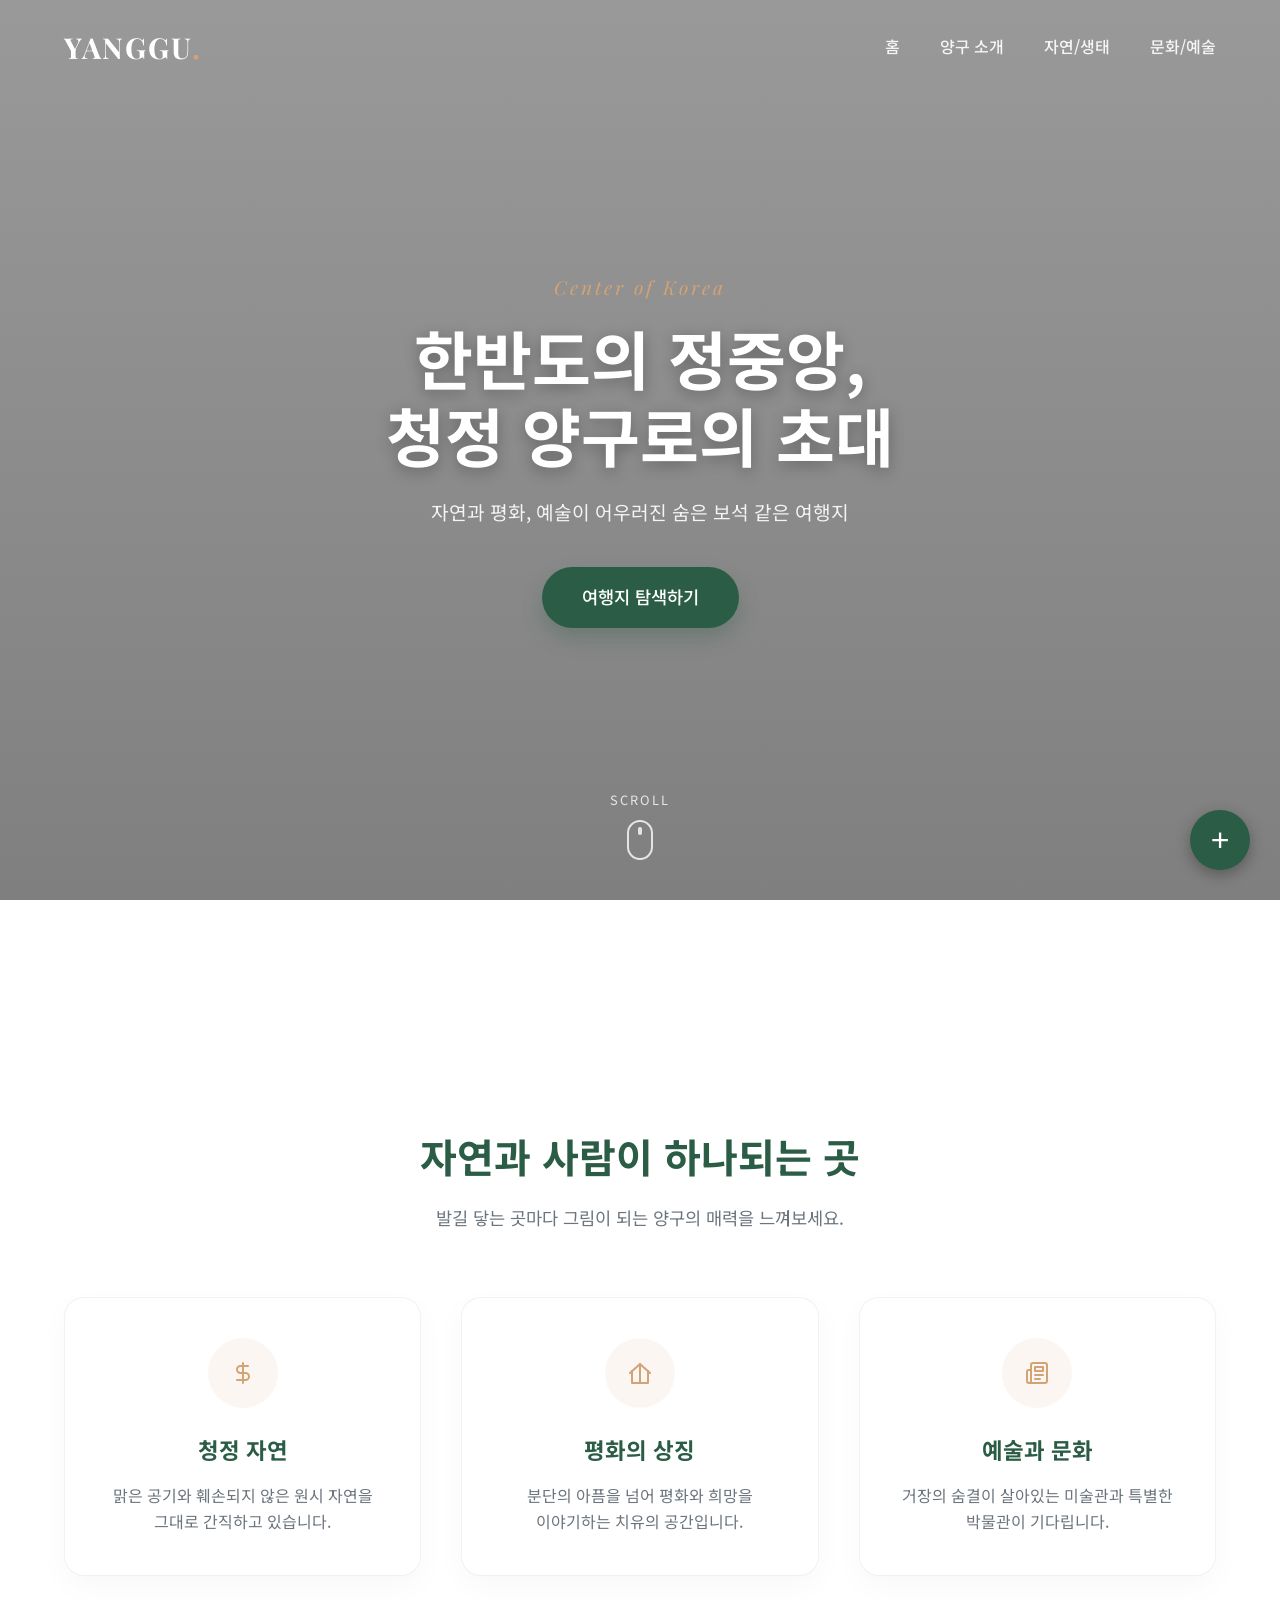
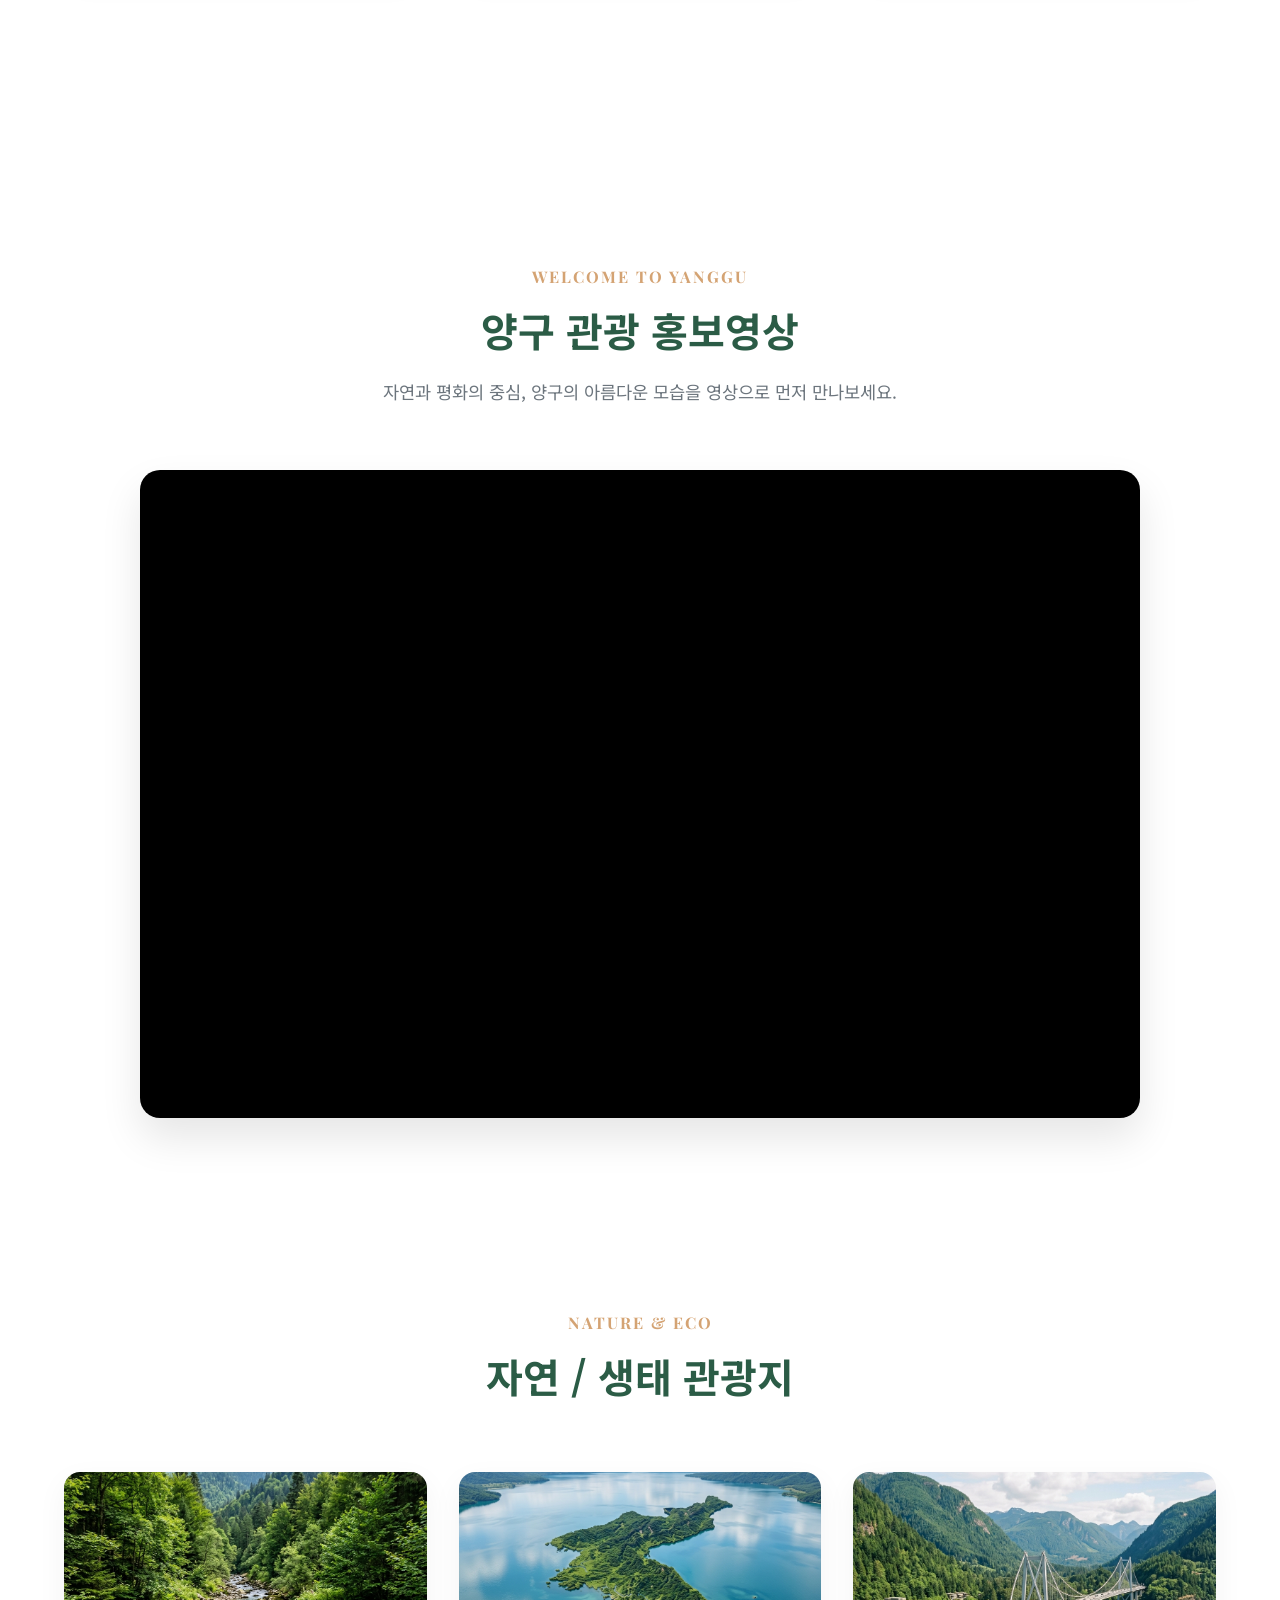
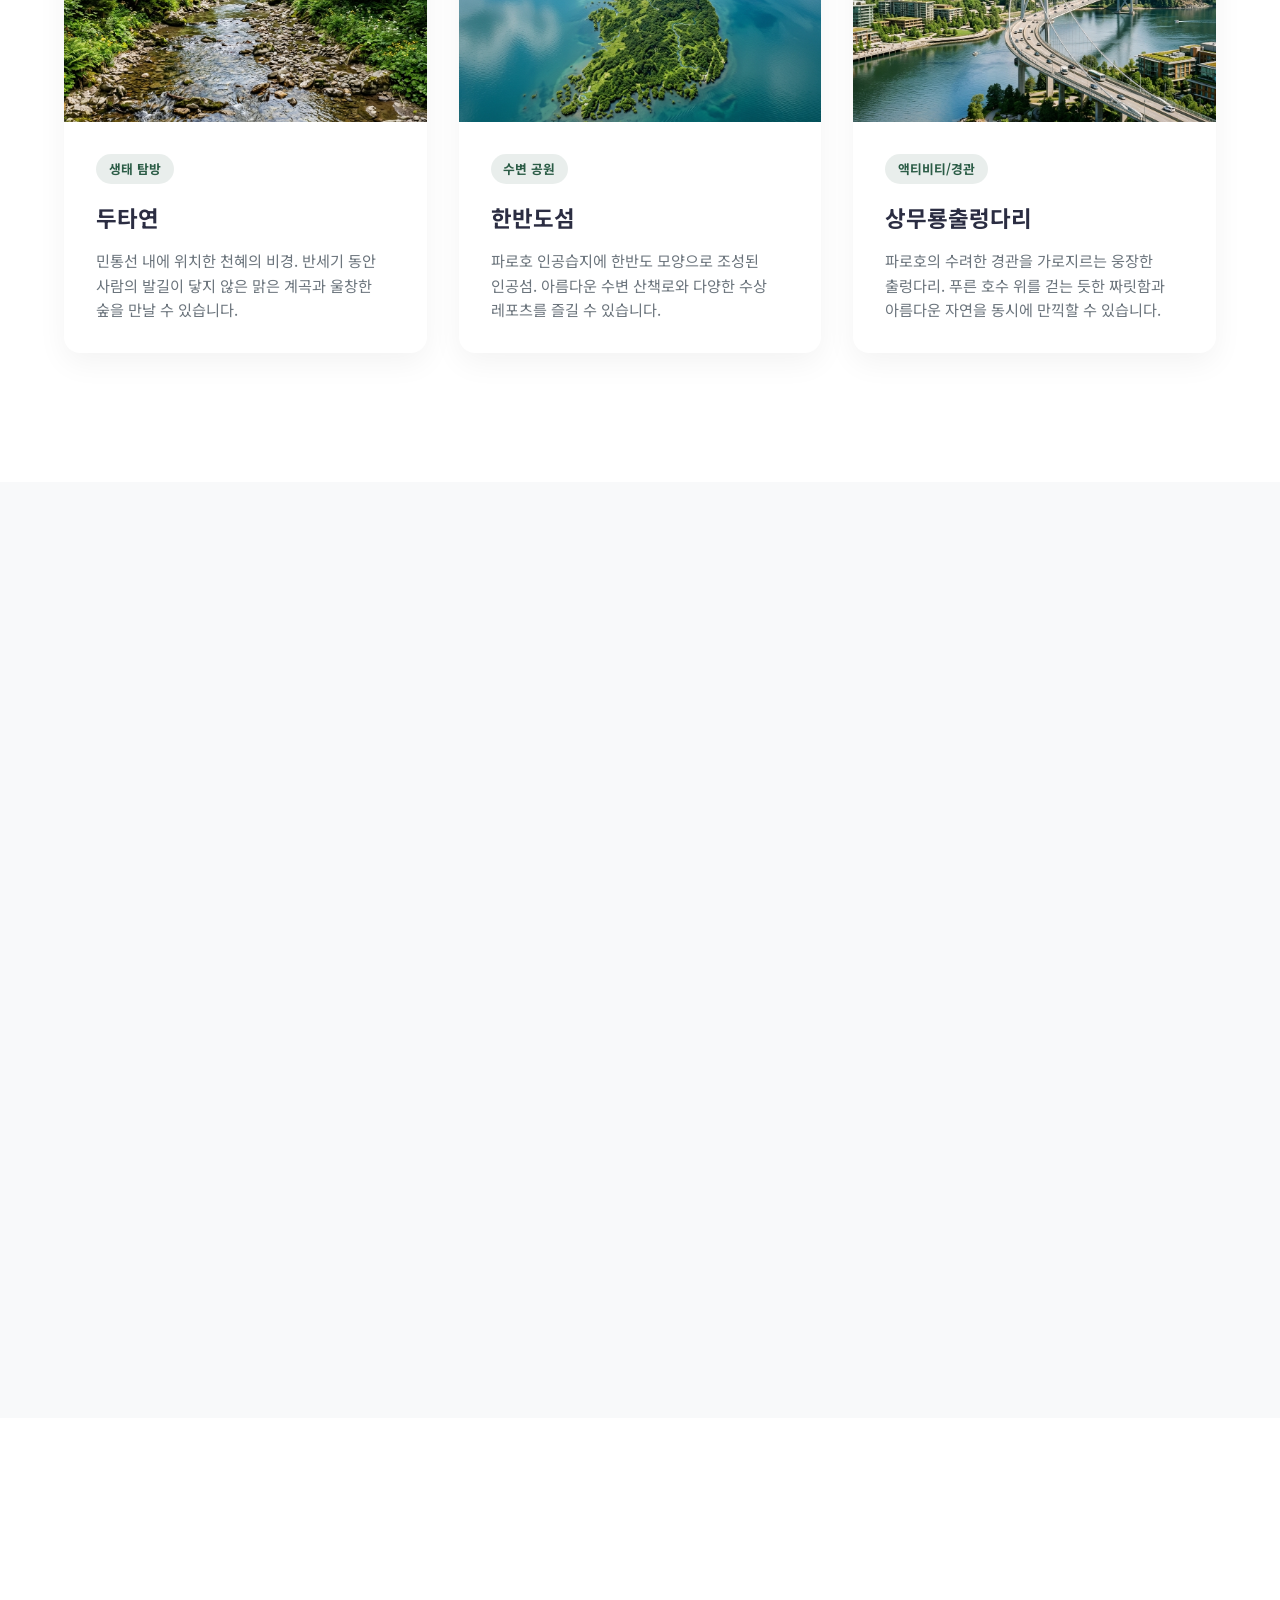
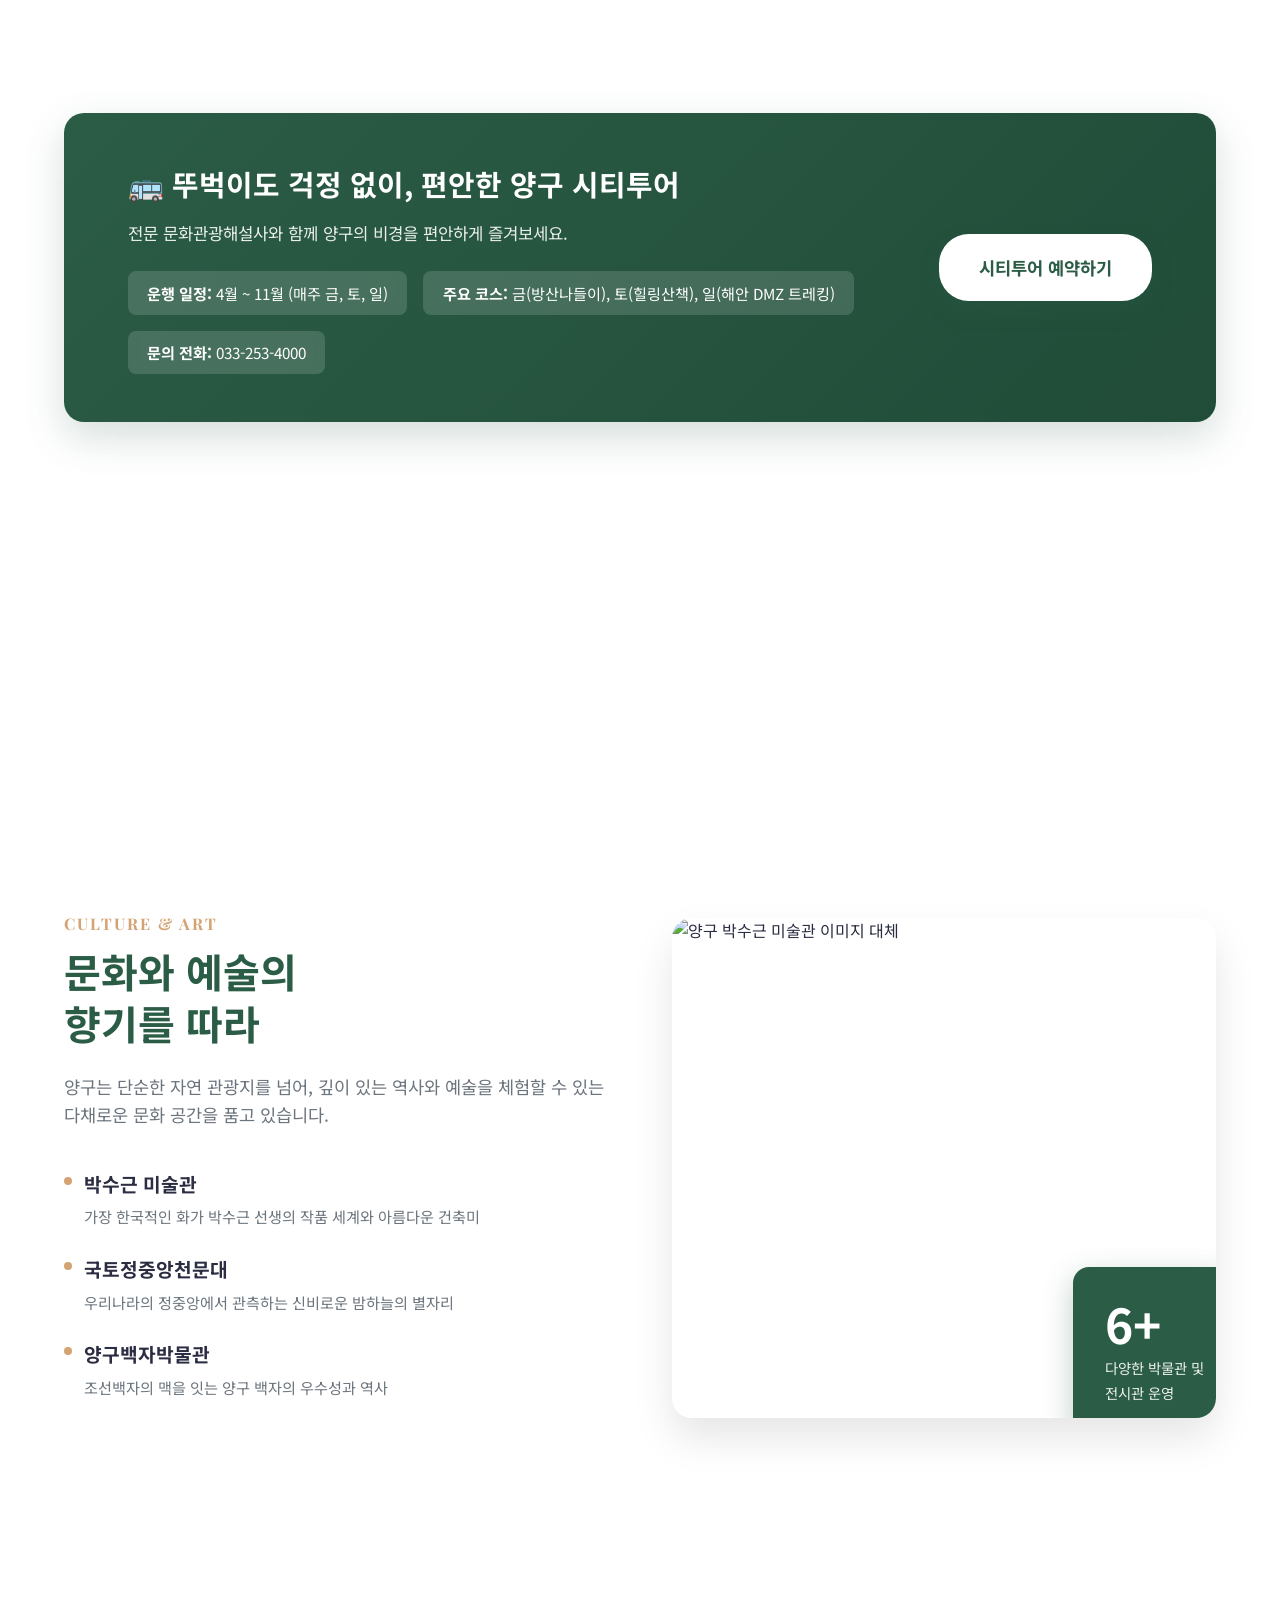
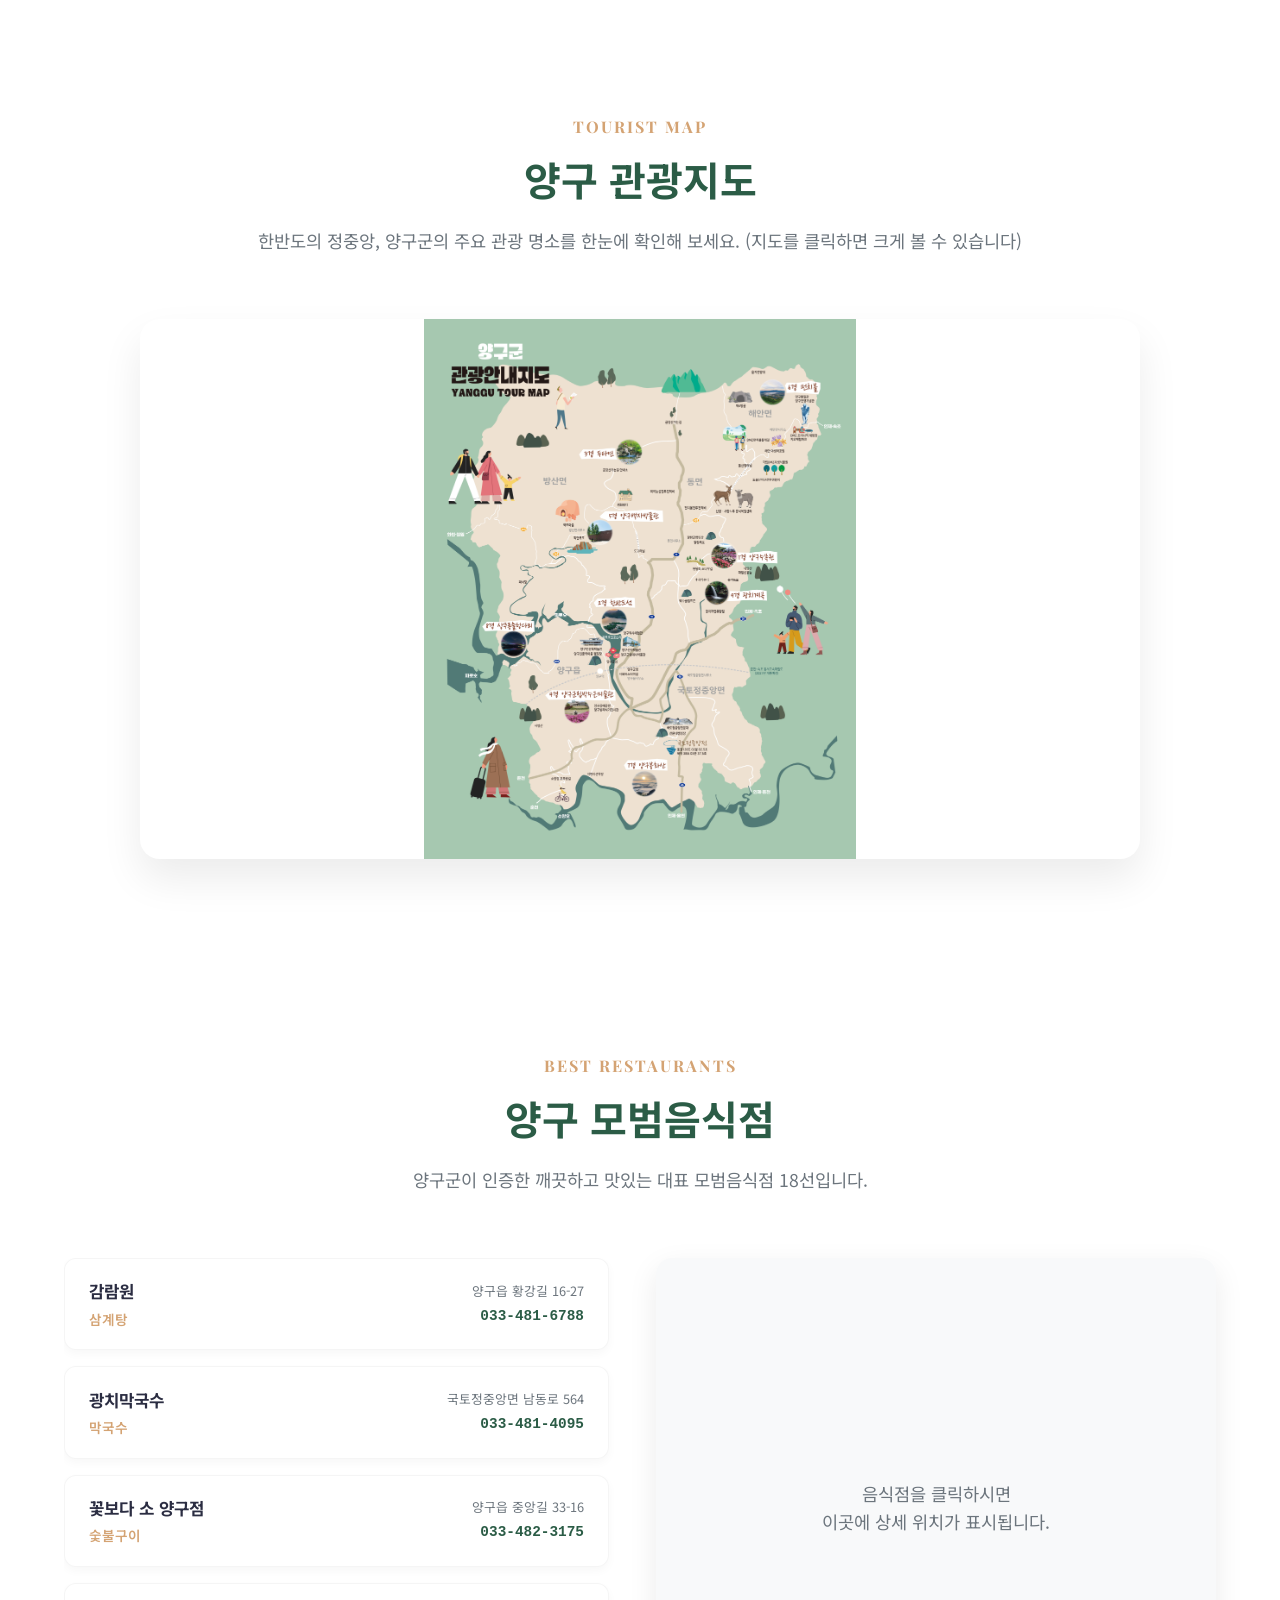
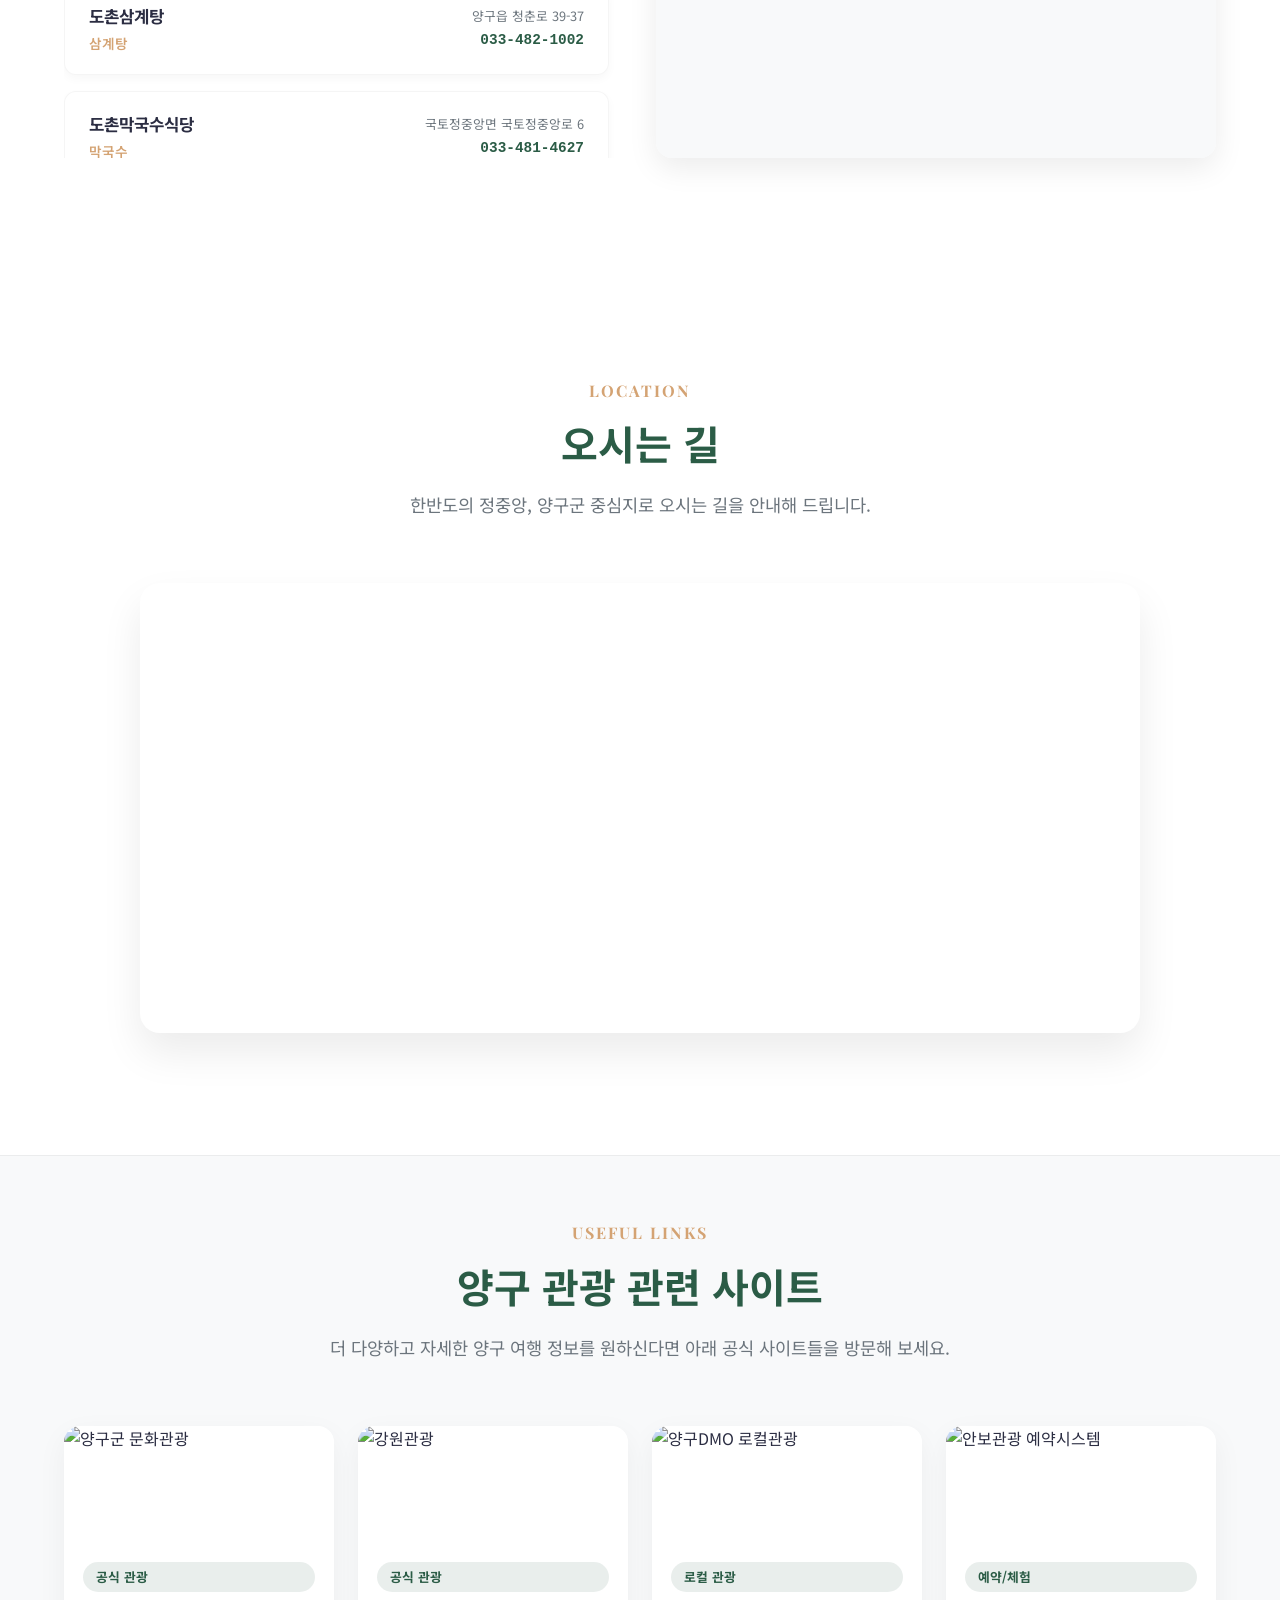
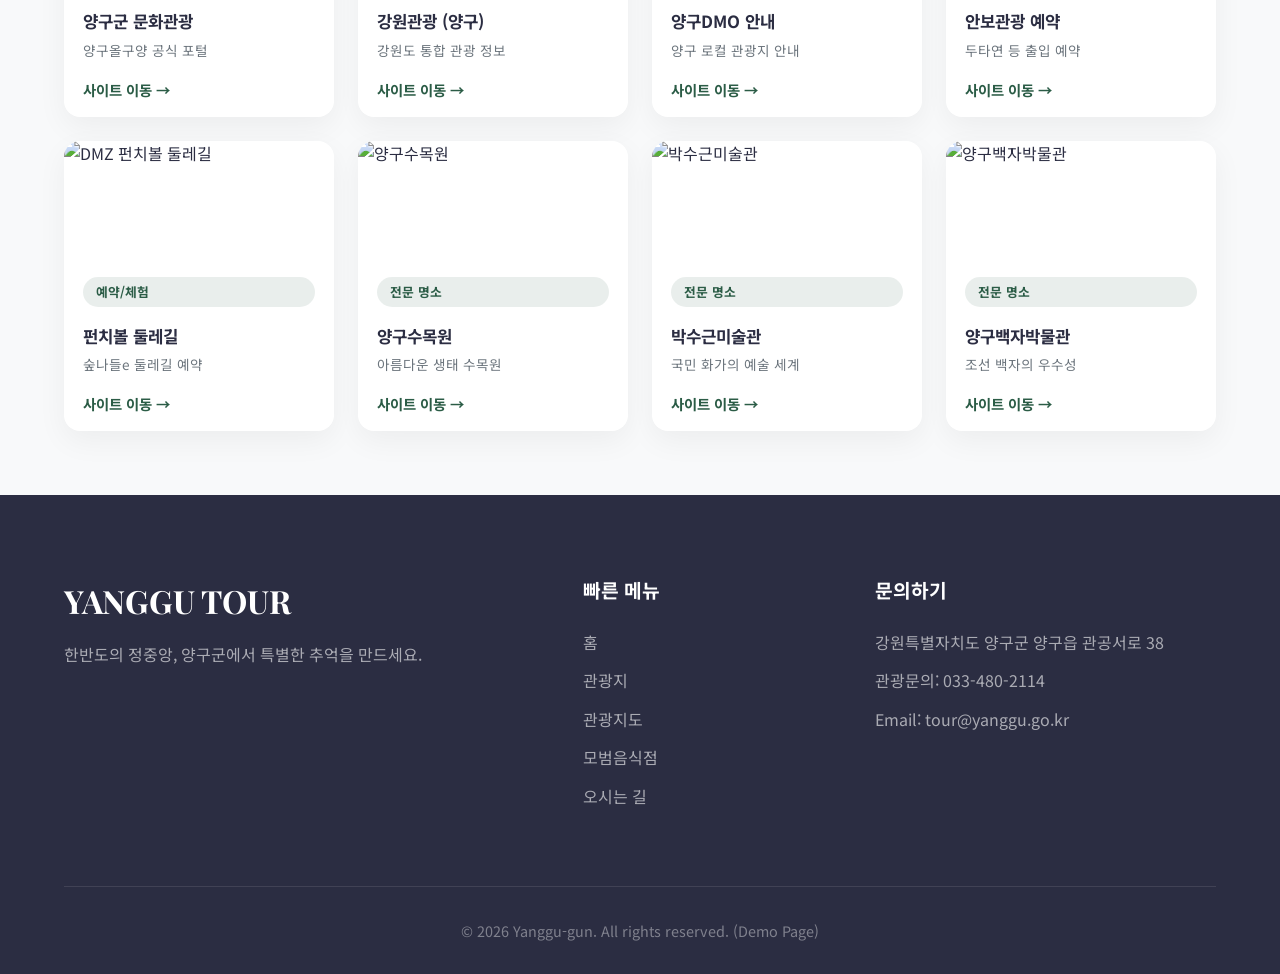
==== commit b0fa24f1: "Update index.html 타이틀에서 관광 지움" ====
--- a/index.html
+++ b/index.html
@@ -4,7 +4,7 @@
     <meta charset="UTF-8">
     <meta name="viewport" content="width=device-width, initial-scale=1.0">
     <meta name="description" content="자연과 평화가 숨쉬는 곳! 양구군. 한반도의 정중앙에서 아름다운 자연을 만나보세요.">
-    <title>청정 양구 관광 | 자연과 평화의 중심</title>
+    <title>청정 양구 | 자연과 평화의 중심</title>
     <!-- Google Fonts: Noto Sans KR & Playfair Display -->
     <link rel="preconnect" href="https://fonts.googleapis.com">
     <link rel="preconnect" href="https://fonts.gstatic.com" crossorigin>
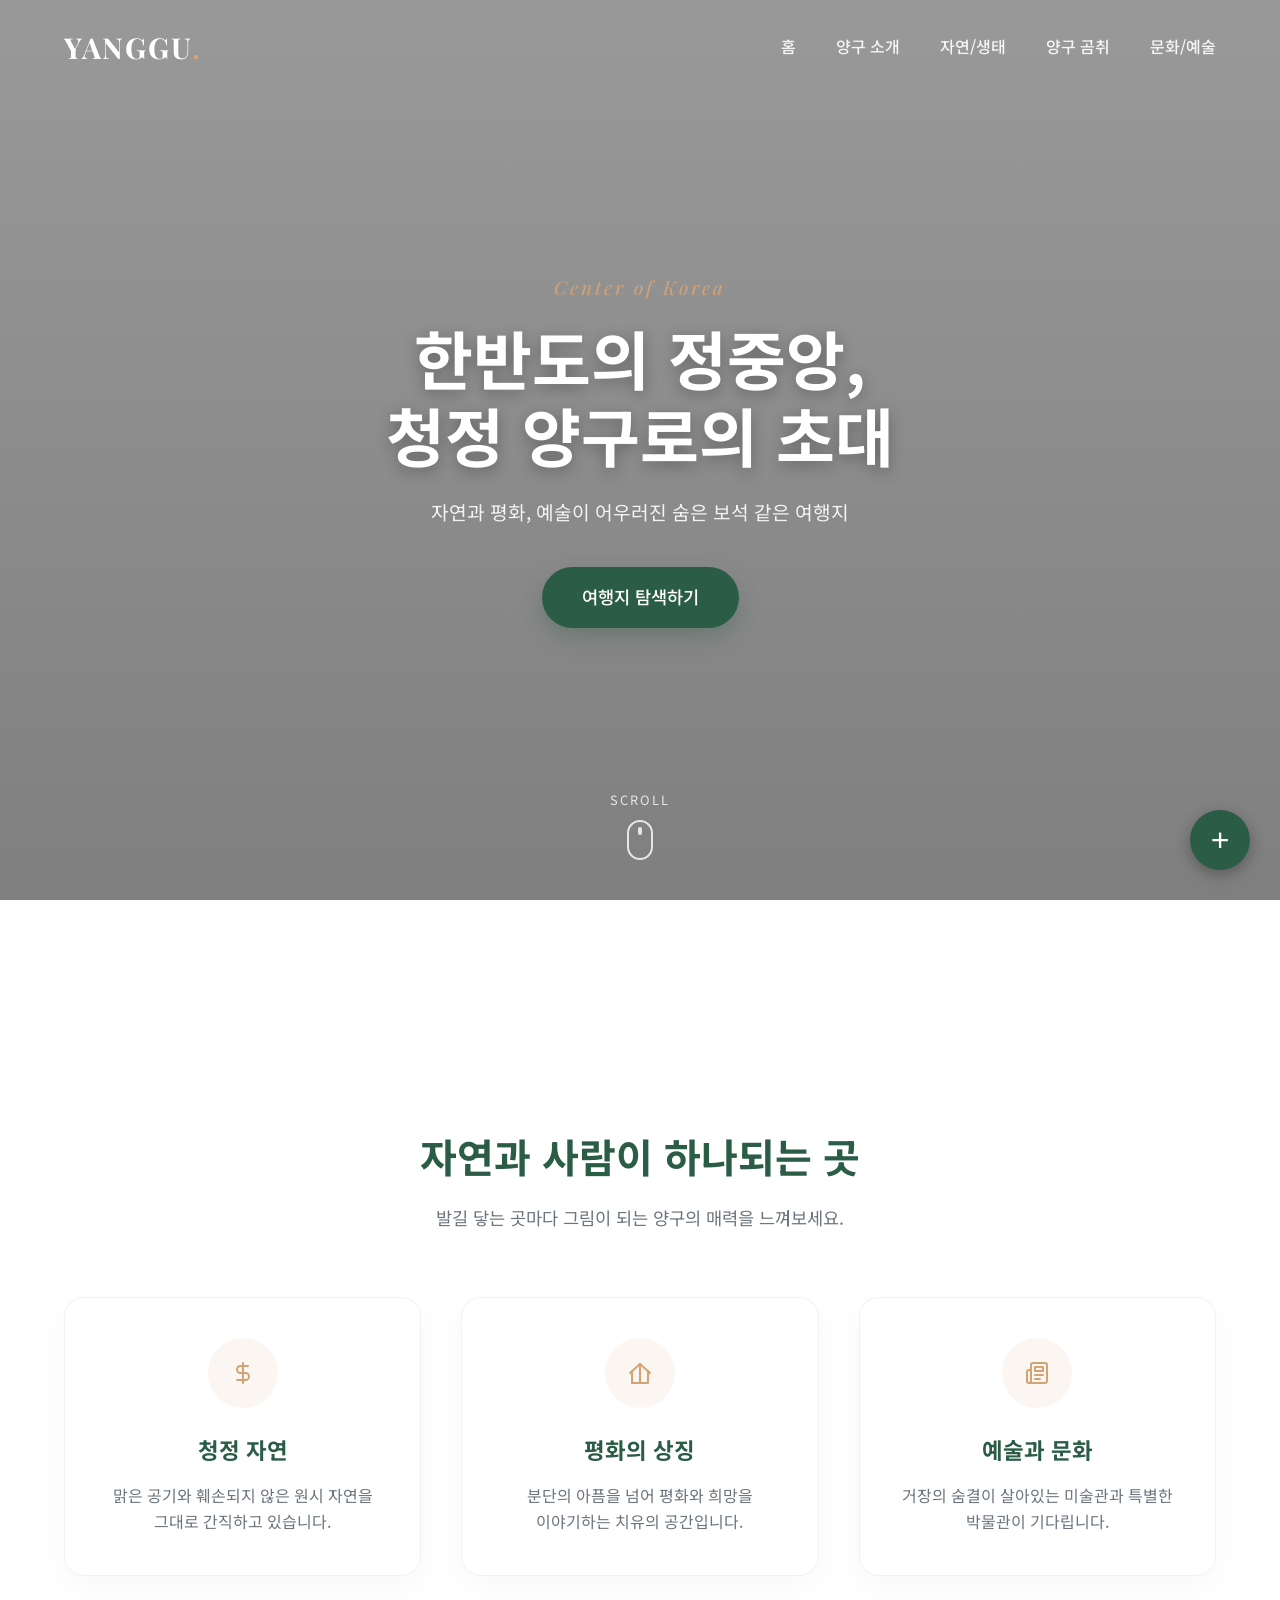
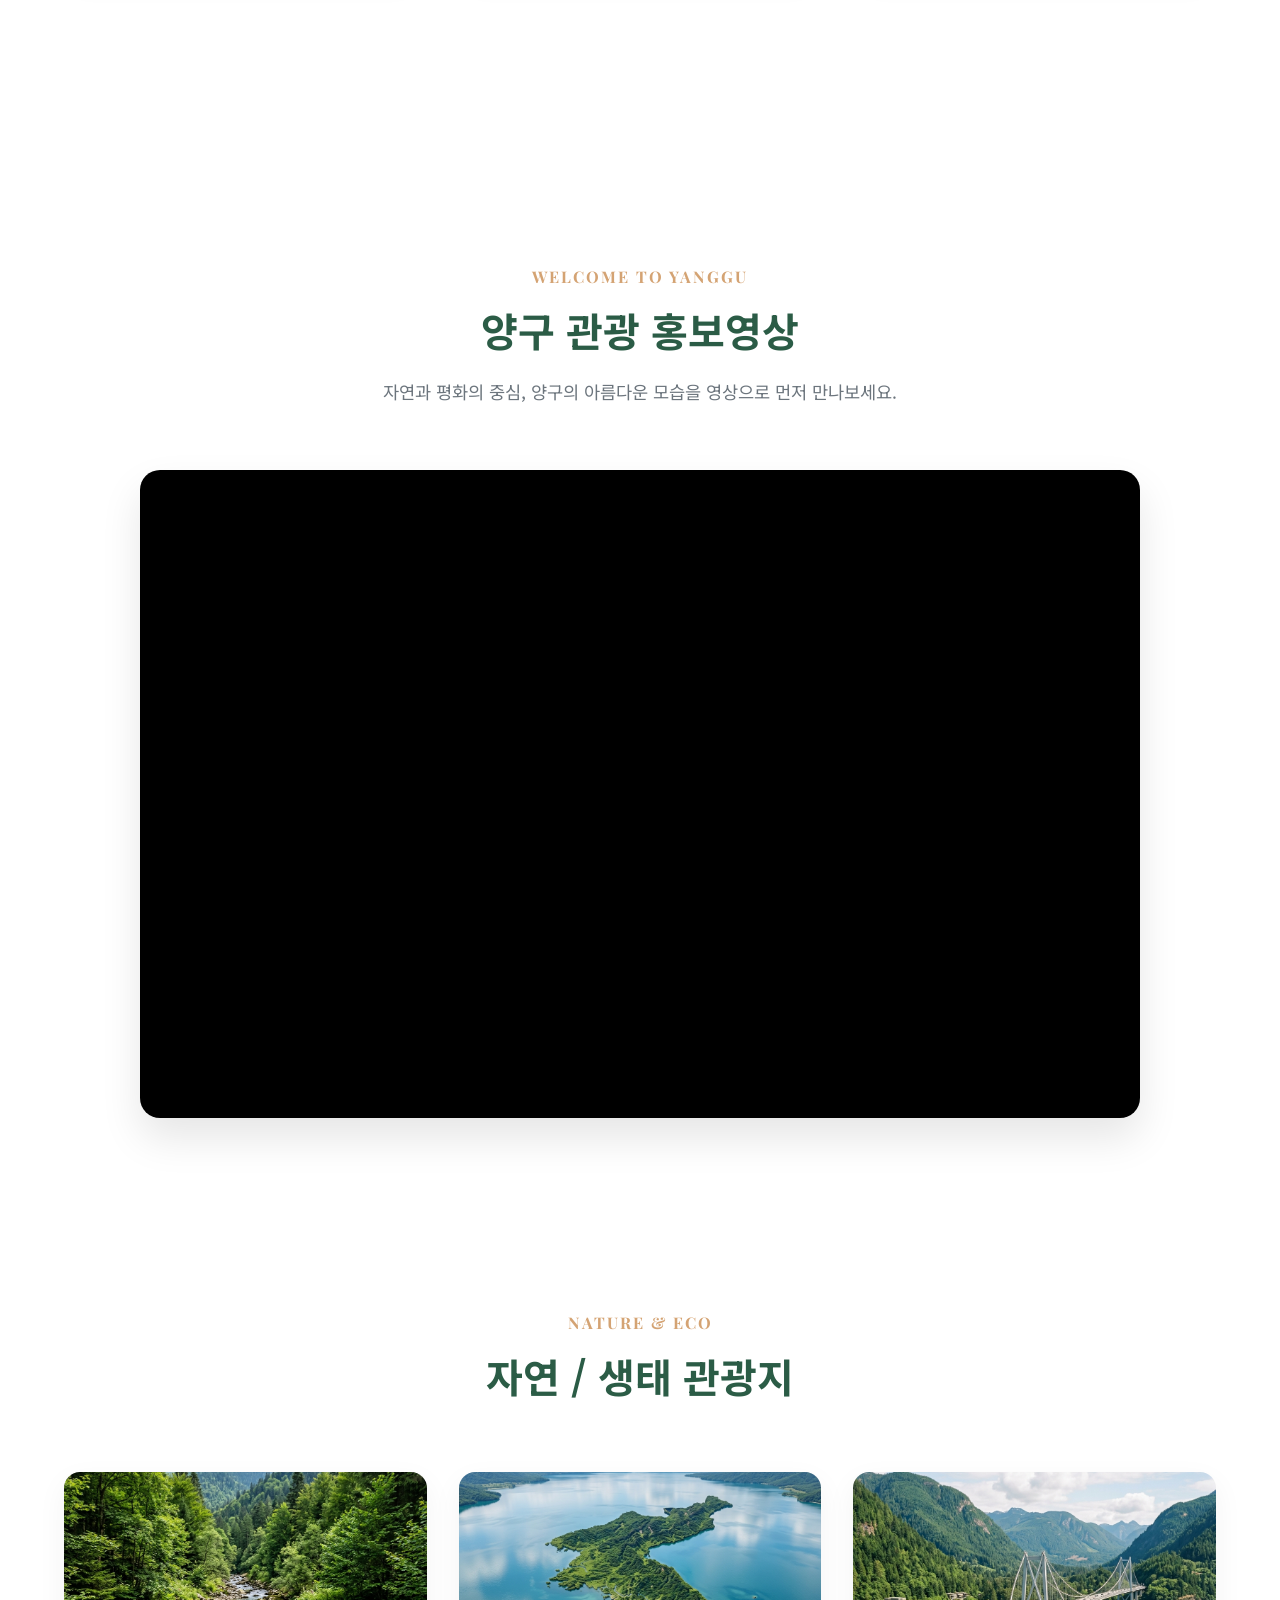
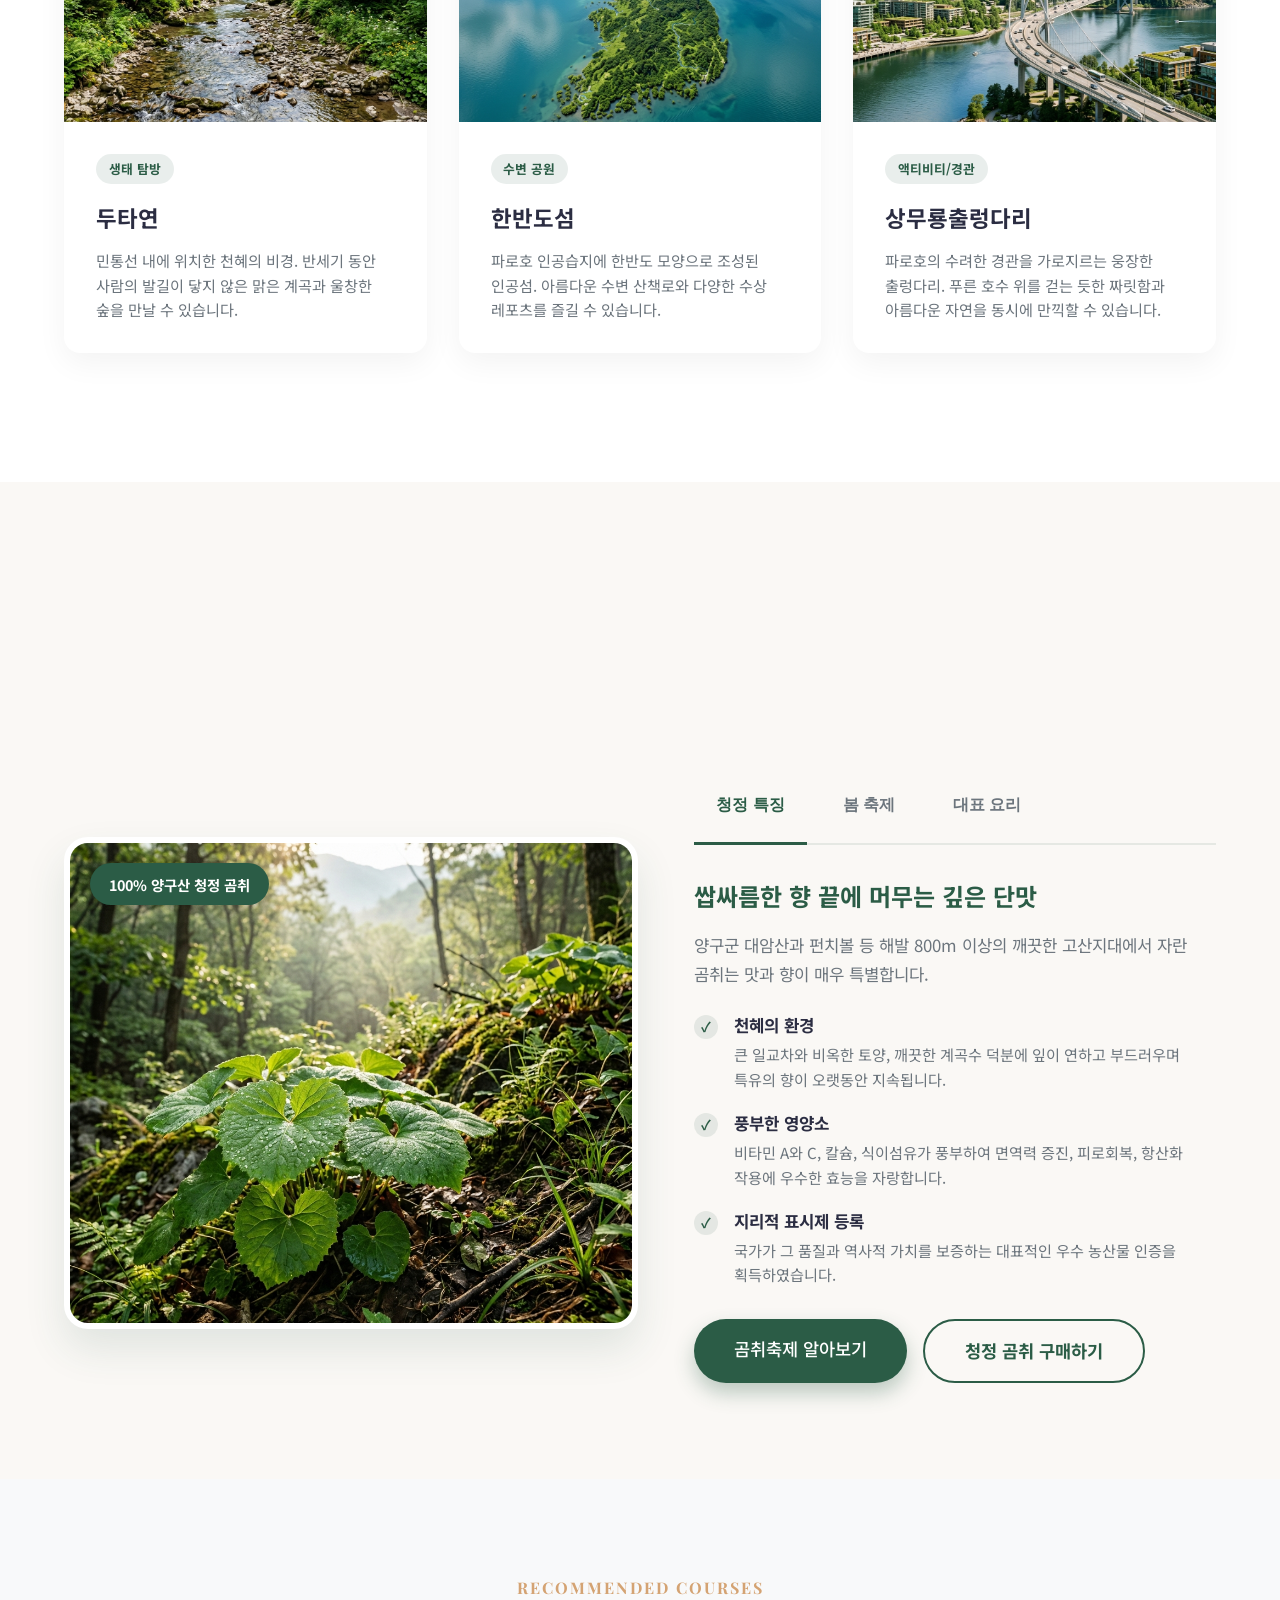
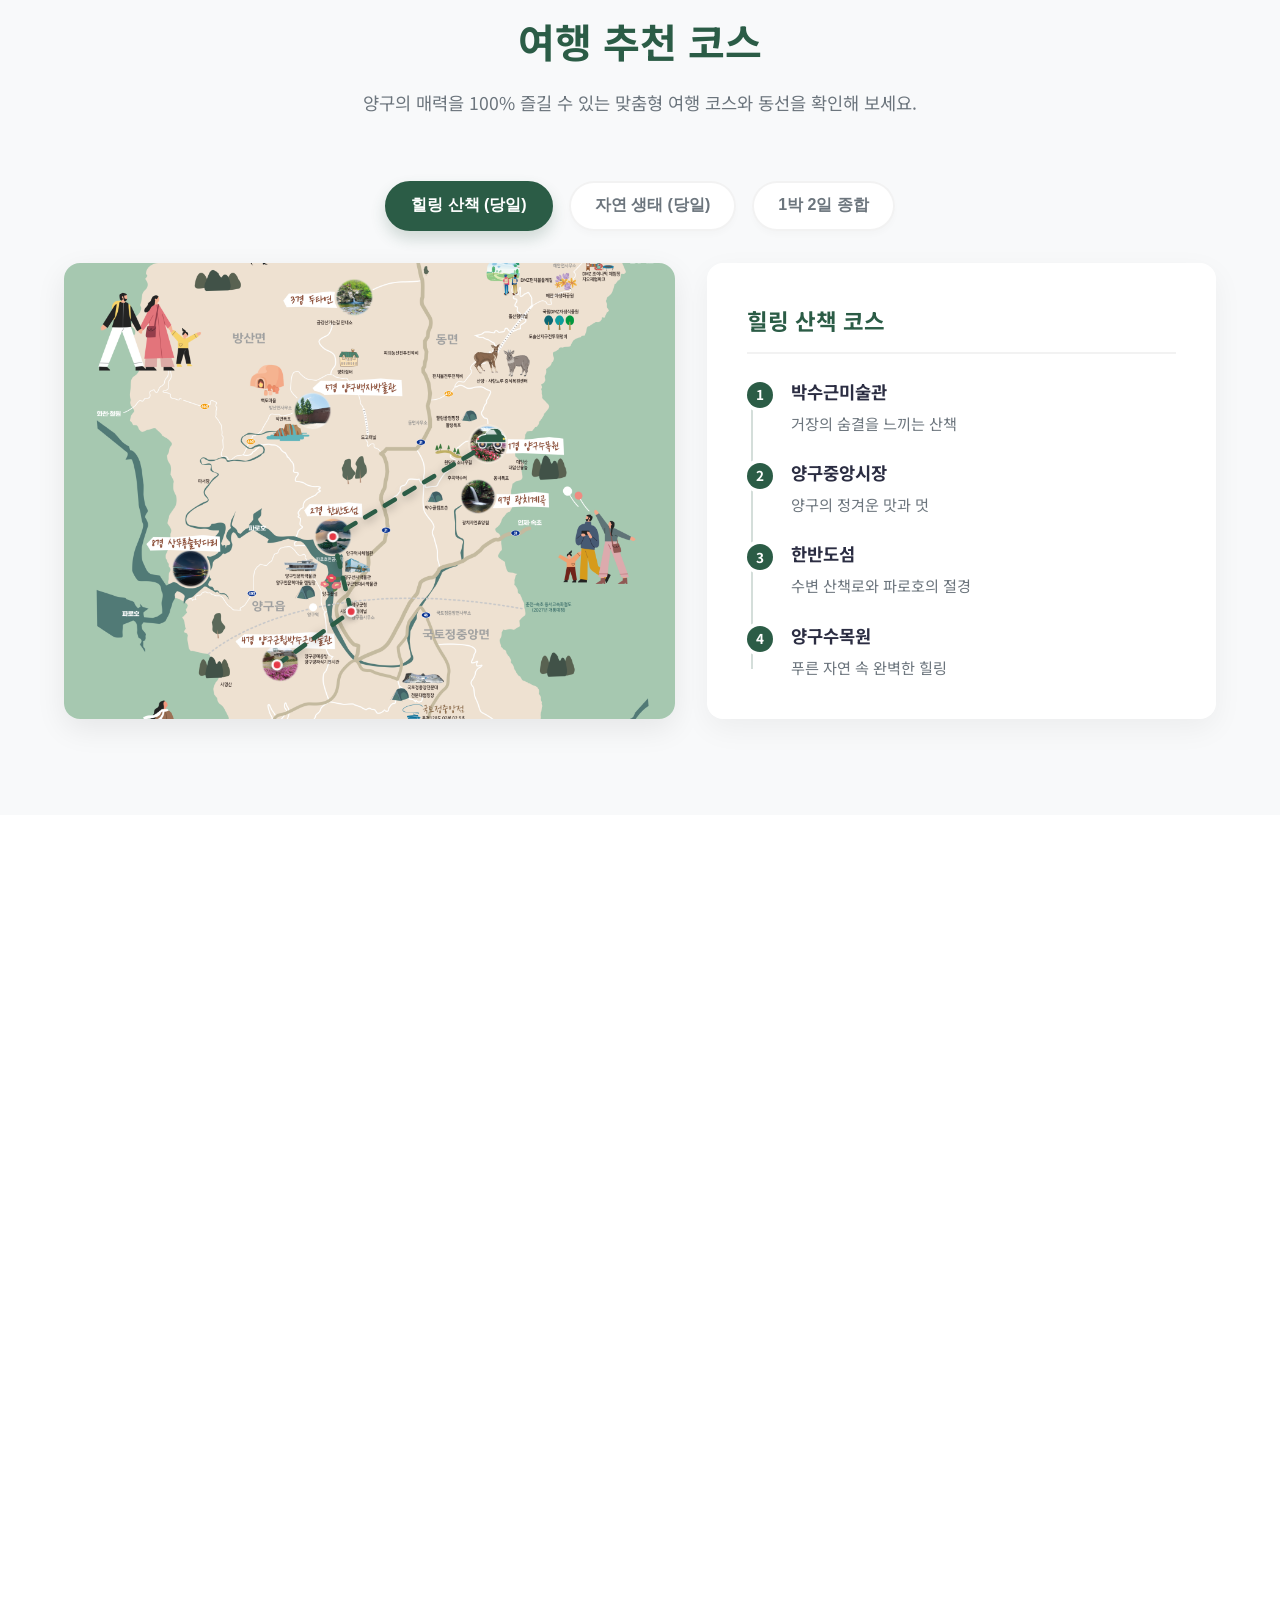
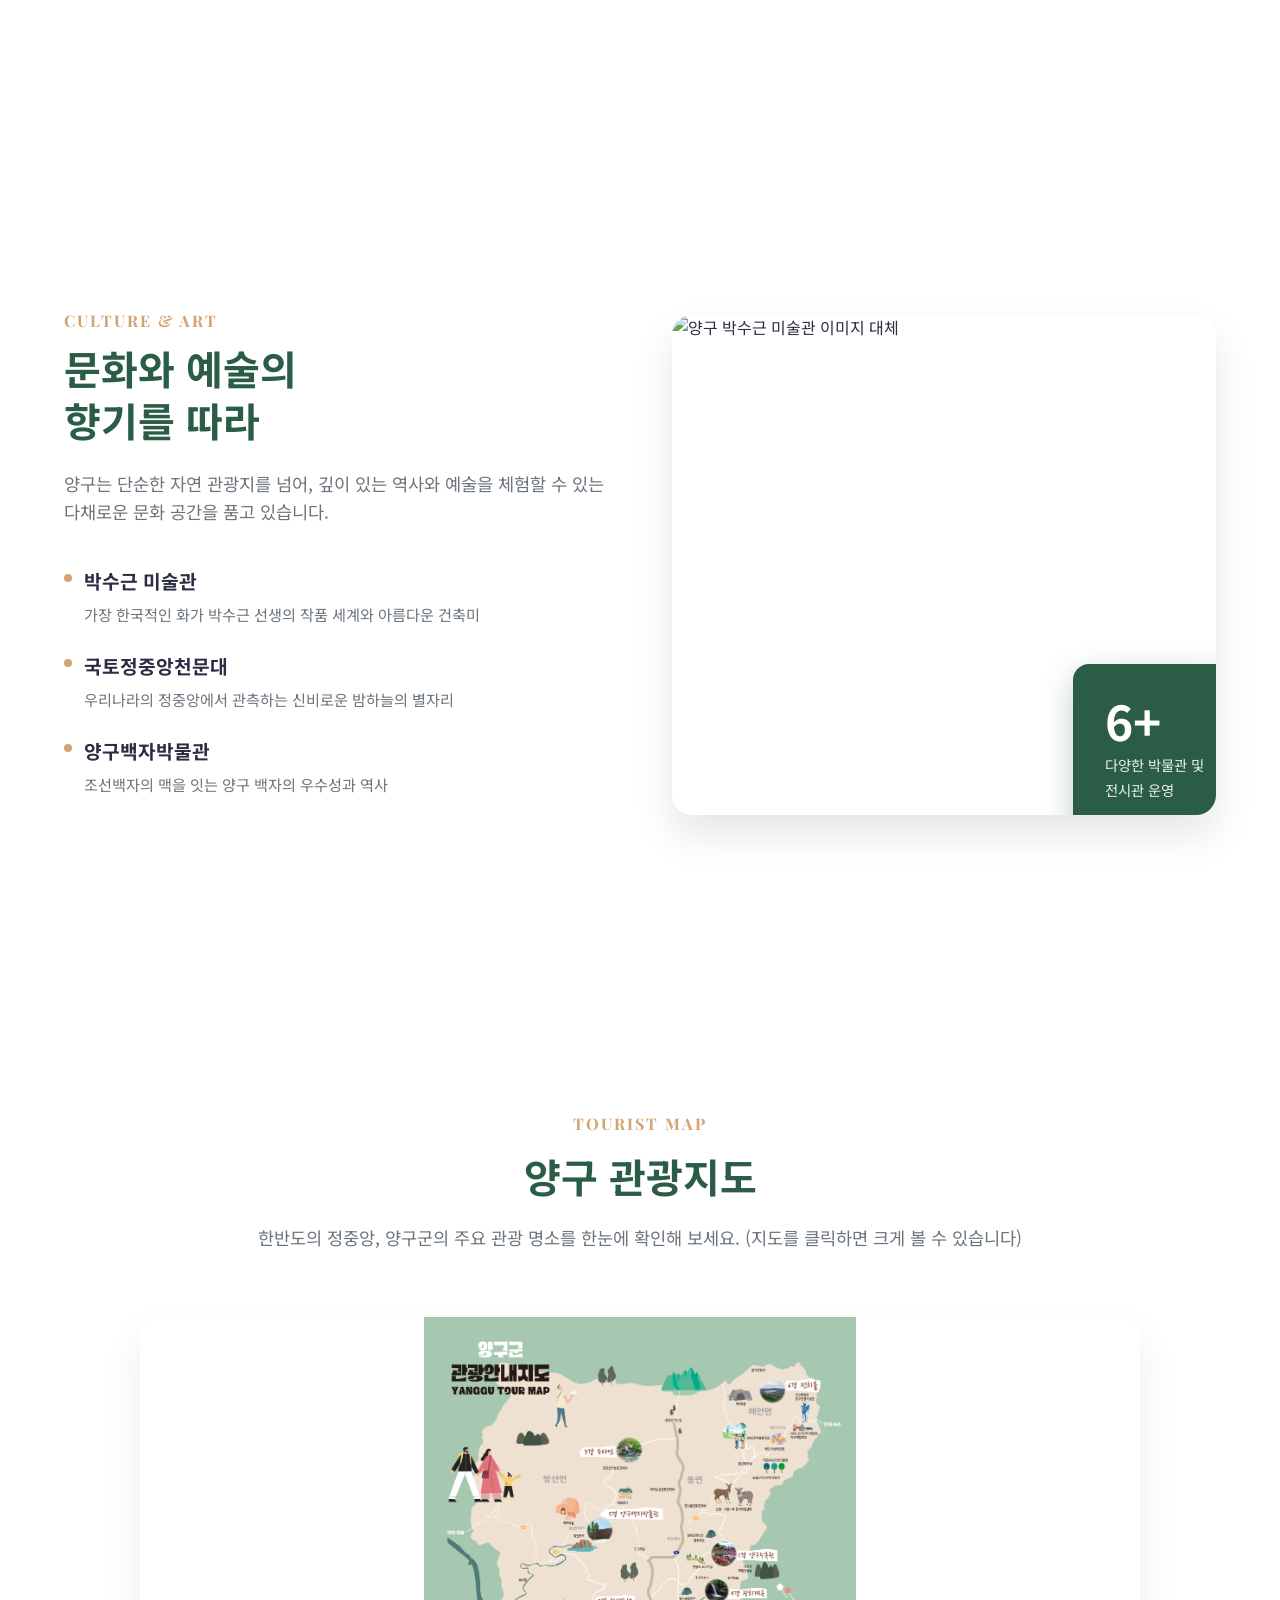
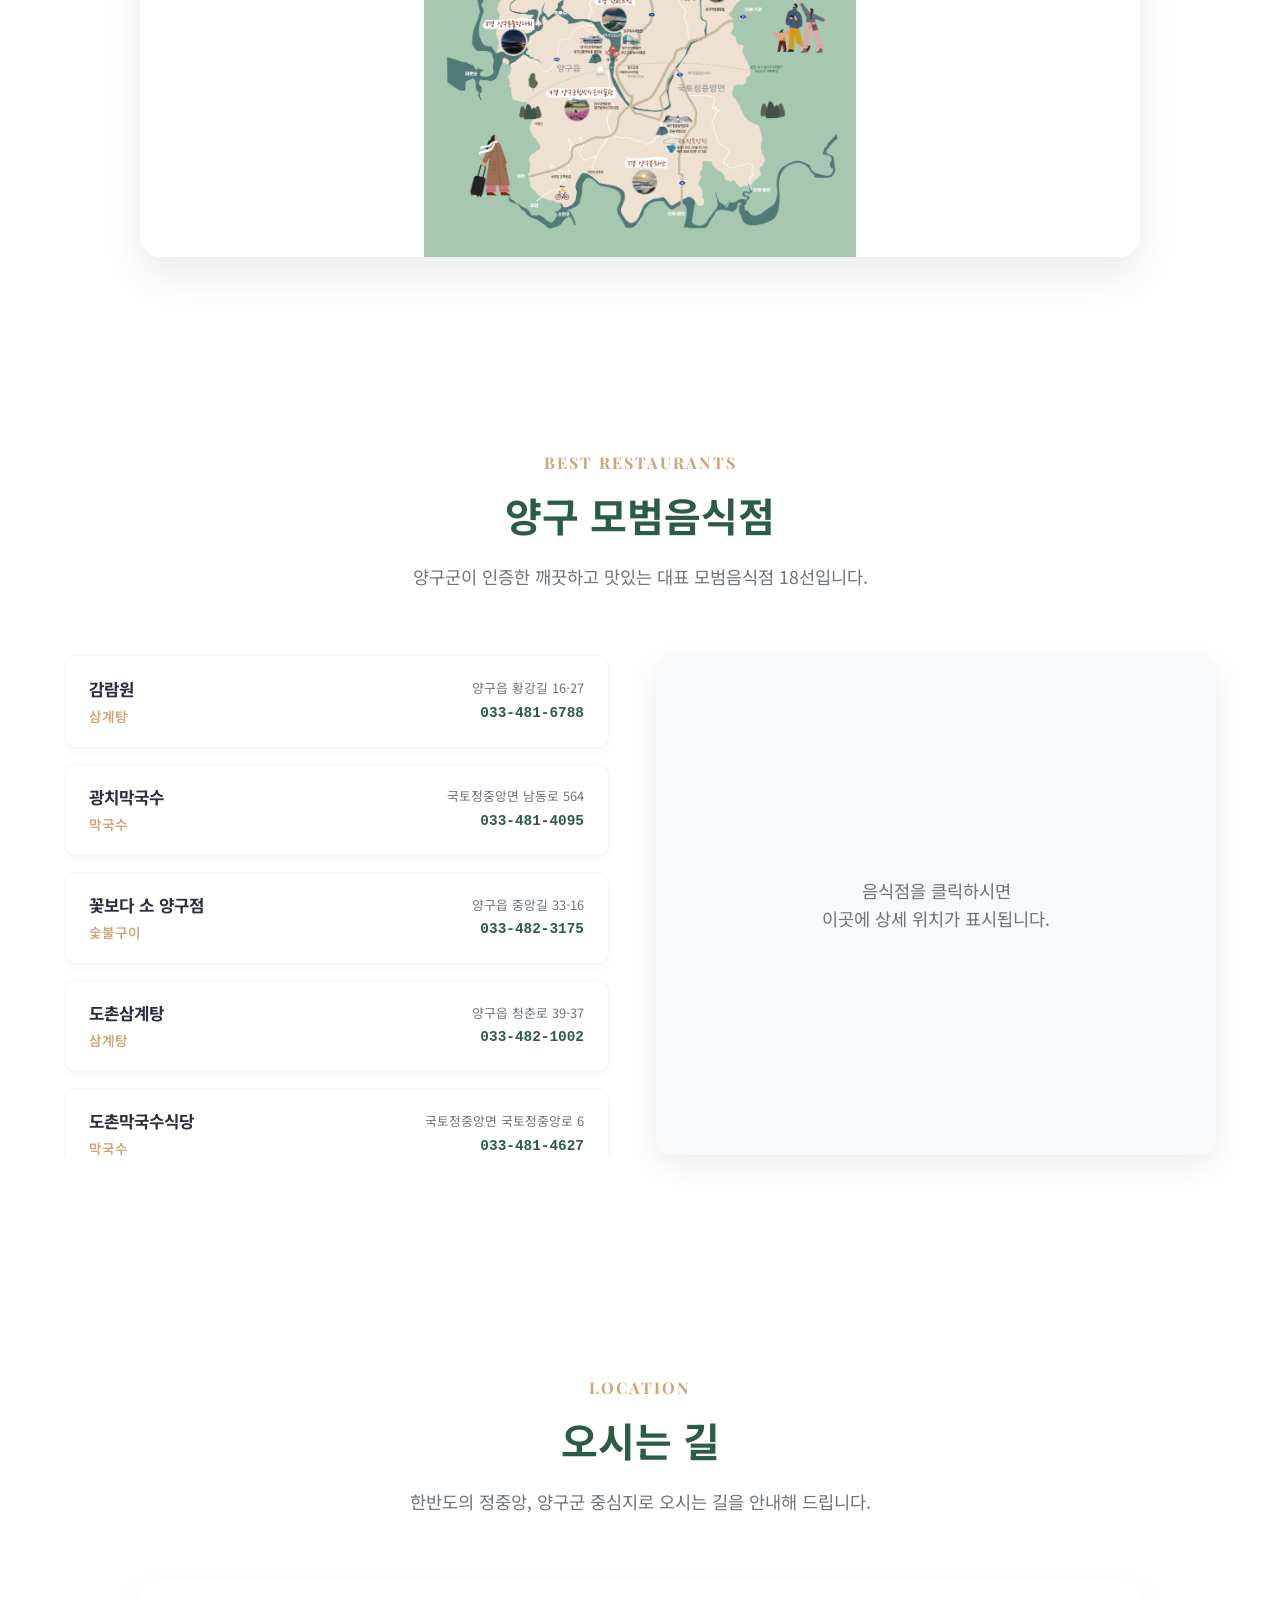
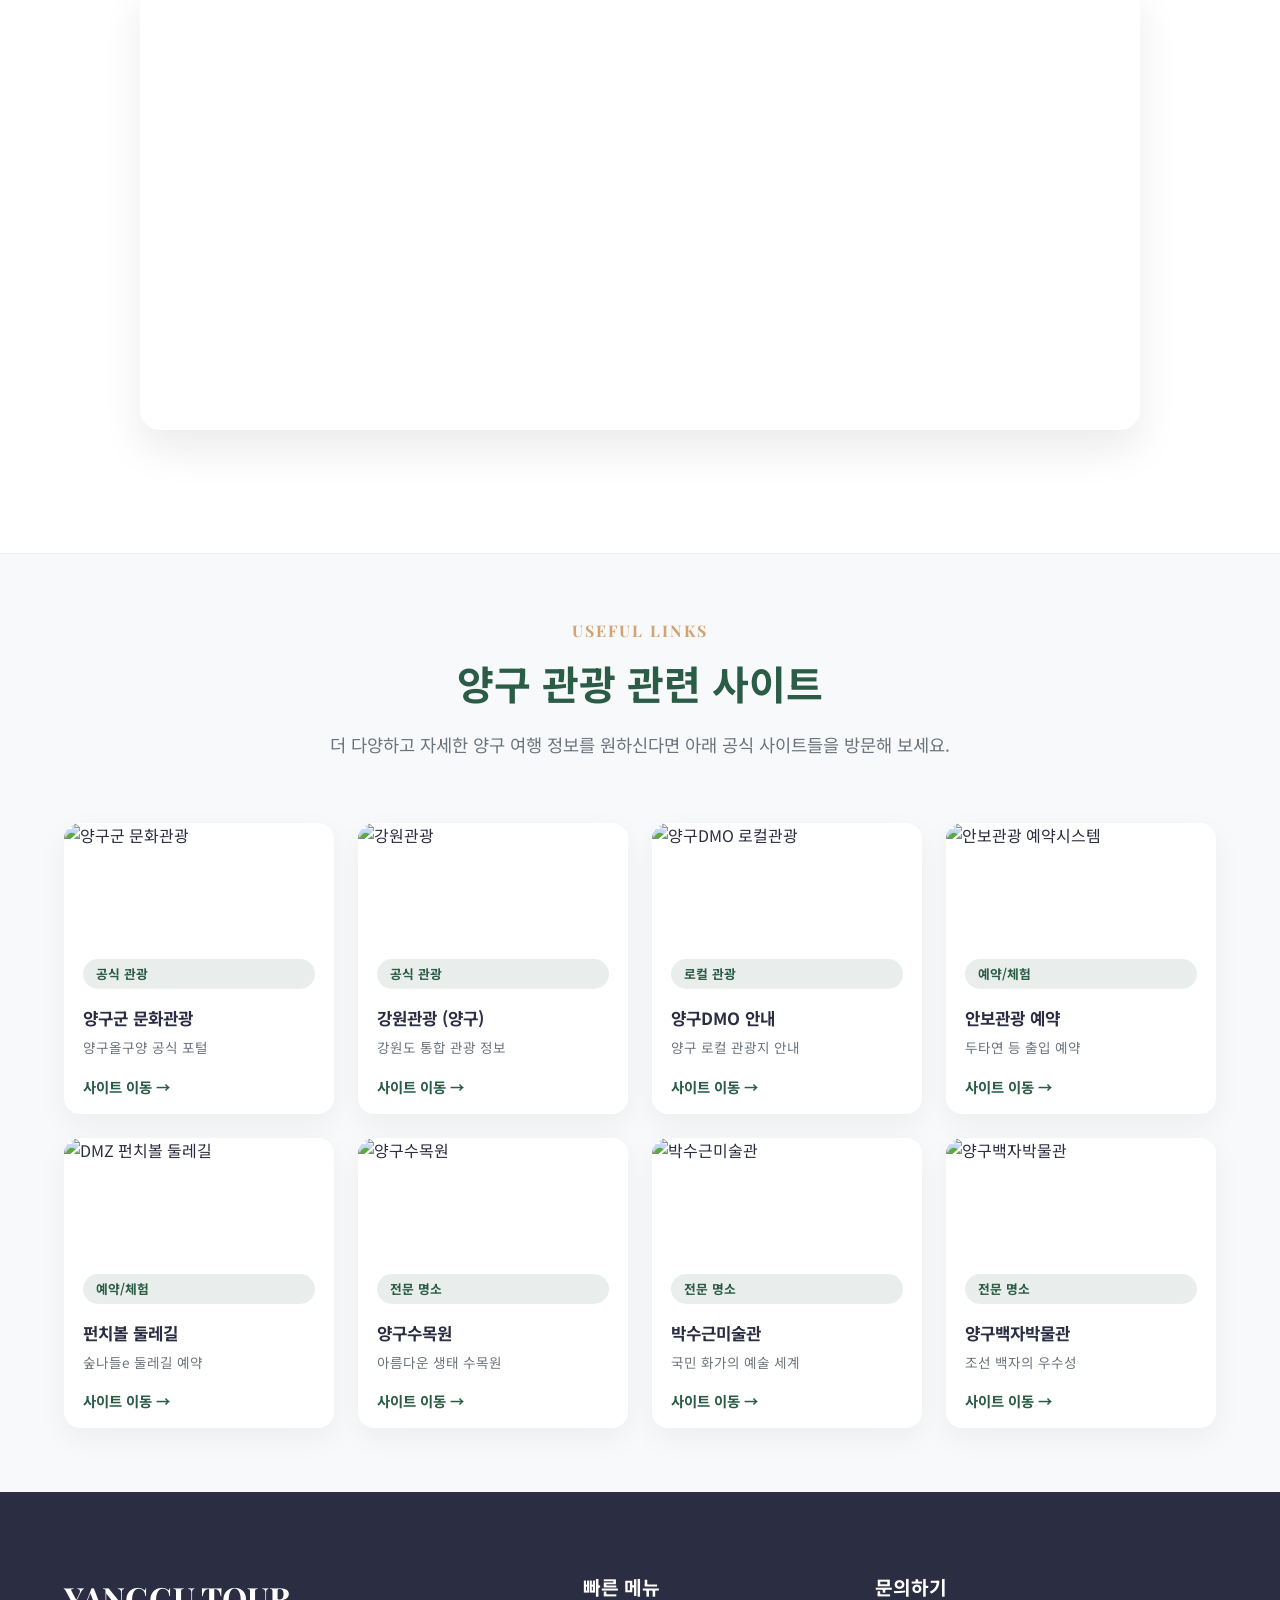
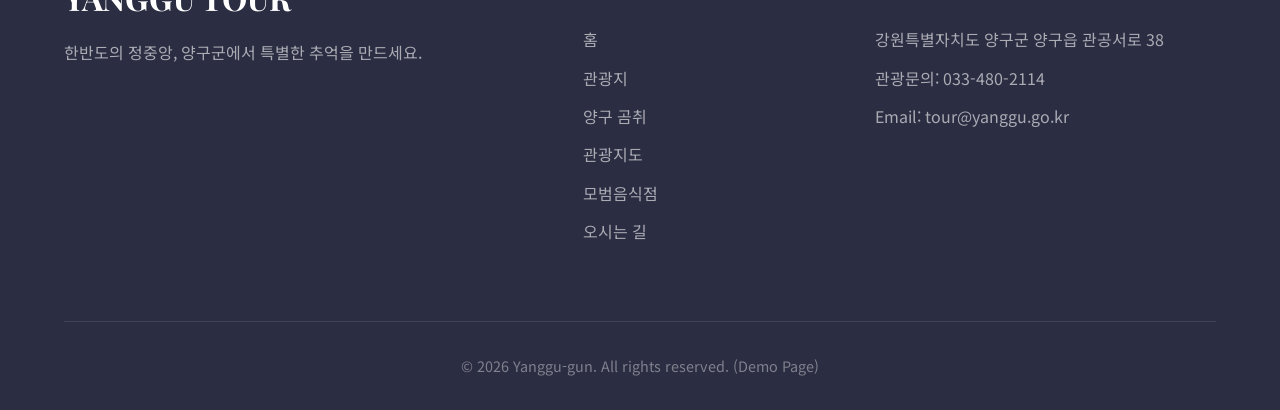
==== commit 1b4389bd: "곰취 홍보 코너" ====
--- a/index.html
+++ b/index.html
@@ -21,6 +21,7 @@
                     <li><a href="#home">홈</a></li>
                     <li><a href="#about">양구 소개</a></li>
                     <li><a href="#destinations">자연/생태</a></li>
+                    <li><a href="#gomchwi">양구 곰취</a></li>
                     <li><a href="#culture">문화/예술</a></li>
                 </ul>
             </nav>
@@ -148,6 +149,131 @@
                             <div class="tag">액티비티/경관</div>
                             <h3>상무룡출렁다리</h3>
                             <p>파로호의 수려한 경관을 가로지르는 웅장한 출렁다리. 푸른 호수 위를 걷는 듯한 짜릿함과 아름다운 자연을 동시에 만끽할 수 있습니다.</p>
+                        </div>
+                    </div>
+                </div>
+            </div>
+        </section>
+
+        <!-- Gomchwi Section -->
+        <section id="gomchwi" class="gomchwi section-padding bg-cream">
+            <div class="container">
+                <div class="section-header fade-up">
+                    <span class="accent-text">Yanggu Specialty</span>
+                    <h2>청정 자연이 키운 초록 보물, 양구 곰취</h2>
+                    <p>맑은 공기와 해발 800m 이상 고산지대의 이슬을 먹고 자란 대한민국 대표 웰빙 특산물</p>
+                </div>
+                
+                <div class="gomchwi-layout fade-up" style="transition-delay: 0.2s;">
+                    <!-- Left Visual Image Panel -->
+                    <div class="gomchwi-image-container">
+                        <div class="gomchwi-image-frame">
+                            <img src="images/gomchwi_main.png" alt="신선한 양구 곰취" class="gomchwi-main-img">
+                            <div class="gomchwi-tag">100% 양구산 청정 곰취</div>
+                        </div>
+                    </div>
+                    
+                    <!-- Right Tab Explorer -->
+                    <div class="gomchwi-info-container">
+                        <div class="gomchwi-tabs">
+                            <button class="gomchwi-tab active" data-gomchwi="features">청정 특징</button>
+                            <button class="gomchwi-tab" data-gomchwi="festival">봄 축제</button>
+                            <button class="gomchwi-tab" data-gomchwi="cuisine">대표 요리</button>
+                        </div>
+                        
+                        <div class="gomchwi-content-wrapper">
+                            <!-- Tab 1: Features -->
+                            <div class="gomchwi-content active" id="gomchwi-features">
+                                <h3>쌉싸름한 향 끝에 머무는 깊은 단맛</h3>
+                                <p class="gomchwi-desc">양구군 대암산과 펀치볼 등 해발 800m 이상의 깨끗한 고산지대에서 자란 곰취는 맛과 향이 매우 특별합니다.</p>
+                                <ul class="gomchwi-feature-bullets">
+                                    <li>
+                                        <span class="bullet-icon">✓</span>
+                                        <div class="bullet-text">
+                                            <strong>천혜의 환경</strong>
+                                            <span>큰 일교차와 비옥한 토양, 깨끗한 계곡수 덕분에 잎이 연하고 부드러우며 특유의 향이 오랫동안 지속됩니다.</span>
+                                        </div>
+                                    </li>
+                                    <li>
+                                        <span class="bullet-icon">✓</span>
+                                        <div class="bullet-text">
+                                            <strong>풍부한 영양소</strong>
+                                            <span>비타민 A와 C, 칼슘, 식이섬유가 풍부하여 면역력 증진, 피로회복, 항산화 작용에 우수한 효능을 자랑합니다.</span>
+                                        </div>
+                                    </li>
+                                    <li>
+                                        <span class="bullet-icon">✓</span>
+                                        <div class="bullet-text">
+                                            <strong>지리적 표시제 등록</strong>
+                                            <span>국가가 그 품질과 역사적 가치를 보증하는 대표적인 우수 농산물 인증을 획득하였습니다.</span>
+                                        </div>
+                                    </li>
+                                </ul>
+                            </div>
+                            
+                            <!-- Tab 2: Festival -->
+                            <div class="gomchwi-content" id="gomchwi-festival">
+                                <h3>초록빛 봄 향기 가득, 양구 곰취축제</h3>
+                                <p class="gomchwi-desc">매년 봄(5월경), 양구읍 레포츠공원 일대에서 향긋한 곰취의 계절을 축하하는 축제가 열립니다. 온 가족이 함께 싱그러운 양구의 봄을 만끽해 보세요.</p>
+                                <ul class="gomchwi-feature-bullets">
+                                    <li>
+                                        <span class="bullet-icon">🎉</span>
+                                        <div class="bullet-text">
+                                            <strong>직접 체험하는 곰취 채취</strong>
+                                            <span>청정 재배지에서 파릇파릇 돋아난 신선한 곰취를 직접 손으로 수확해 보는 잊지 못할 경험을 선사합니다.</span>
+                                        </div>
+                                    </li>
+                                    <li>
+                                        <span class="bullet-icon">🌾</span>
+                                        <div class="bullet-text">
+                                            <strong>다채로운 문화 체험 행사</strong>
+                                            <span>전통 곰취 떡메치기, 곰취 쌈 시식회, 요리 경연대회, 초청 가수 공연 등 온 가족이 참여할 수 있는 풍성한 축제 프로그램이 펼쳐집니다.</span>
+                                        </div>
+                                    </li>
+                                    <li>
+                                        <span class="bullet-icon">🎁</span>
+                                        <div class="bullet-text">
+                                            <strong>특산물 상설 마켓 운영</strong>
+                                            <span>밭에서 갓 따온 명품 곰취와 양구의 친환경 농특산물을 산지 직송의 착한 가격으로 안전하게 구매할 수 있습니다.</span>
+                                        </div>
+                                    </li>
+                                </ul>
+                            </div>
+                            
+                            <!-- Tab 3: Cuisine -->
+                            <div class="gomchwi-content" id="gomchwi-cuisine">
+                                <h3>입안 가득 퍼지는 자연의 웰빙 레시피</h3>
+                                <p class="gomchwi-desc">쌉싸름하면서도 향긋한 맛이 입맛을 돋우는 곰취는 어떤 식탁에서도 주인공이 되는 만능 웰빙 식재료입니다.</p>
+                                <ul class="gomchwi-feature-bullets">
+                                    <li>
+                                        <span class="bullet-icon">🥬</span>
+                                        <div class="bullet-text">
+                                            <strong>곰취 쌈밥</strong>
+                                            <span>살짝 데친 곰취 잎에 갓 지은 밥과 고소한 양념 쌈장을 얹어 먹는 대표 요리로, 쌉싸름함과 밥의 단맛이 완벽한 조화를 이룹니다.</span>
+                                        </div>
+                                    </li>
+                                    <li>
+                                        <span class="bullet-icon">🍯</span>
+                                        <div class="bullet-text">
+                                            <strong>곰취 장아찌</strong>
+                                            <span>간장, 식초, 매실청 등을 달여 붓고 숙성시킨 밑반찬입니다. 삼겹살 등 육류와 곁들이면 기름진 맛을 싹 잡아주어 사계절 내내 사랑받습니다.</span>
+                                        </div>
+                                    </li>
+                                    <li>
+                                        <span class="bullet-icon">🥞</span>
+                                        <div class="bullet-text">
+                                            <strong>곰취전</strong>
+                                            <span>잘게 썬 곰취를 바삭한 밀가루 반죽에 섞어 부쳐내는 전 요리입니다. 뜨거운 열기 속에 한층 짙어지는 향긋함이 바삭한 식감과 매력적으로 어우러집니다.</span>
+                                        </div>
+                                    </li>
+                                </ul>
+                            </div>
+                        </div>
+                        
+                        <!-- Actions -->
+                        <div class="gomchwi-actions">
+                            <a href="https://www.yangu.go.kr/tour/contents.do?key=1010" target="_blank" rel="noopener noreferrer" class="btn-primary">곰취축제 알아보기</a>
+                            <a href="http://www.yanggu-mall.com" target="_blank" rel="noopener noreferrer" class="btn-secondary">청정 곰취 구매하기</a>
                         </div>
                     </div>
                 </div>
@@ -184,7 +310,22 @@
                                     <circle cx="558" cy="237" r="6" />
                                 </g>
                                 <g class="car-icon">
-                                    <image href="baekkobi.jpg" xlink:href="baekkobi.jpg" class="baekkobi-icon" width="60" height="60" x="-30" y="-30" preserveAspectRatio="xMidYMid slice" />
+                                    <g class="svg-car" transform="translate(0, -6)">
+                                        <!-- Shadow -->
+                                        <ellipse cx="0" cy="12" rx="20" ry="4" fill="rgba(0,0,0,0.15)" />
+                                        <!-- Wheels -->
+                                        <circle cx="-10" cy="8" r="5" fill="#2b2d42" stroke="white" stroke-width="1.5" />
+                                        <circle cx="-10" cy="8" r="2" fill="#d4a373" />
+                                        <circle cx="10" cy="8" r="5" fill="#2b2d42" stroke="white" stroke-width="1.5" />
+                                        <circle cx="10" cy="8" r="2" fill="#d4a373" />
+                                        <!-- Car Body -->
+                                        <path d="M-18 6 C-18 2 -16 -4 -6 -5 C-4 -11 0 -13 6 -13 C 12 -13 15 -11 16 -5 C 20 -4 21 2 21 6 Z" fill="#2b5c46" stroke="white" stroke-width="1.5" />
+                                        <!-- Roof & Windows -->
+                                        <path d="M-5 -5 L-3 -11 C-3 -11 3 -11 5 -11 L9 -5 Z" fill="#ffffff" opacity="0.8" />
+                                        <!-- Headlight & Tail light -->
+                                        <circle cx="18" cy="1" r="1.5" fill="#ffe066" />
+                                        <circle cx="-16" cy="1" r="1.5" fill="#ff6b6b" />
+                                    </g>
                                 </g>
                             </svg>
 
@@ -197,7 +338,22 @@
                                     <circle cx="470" cy="542" r="6" />
                                 </g>
                                 <g class="car-icon">
-                                    <image href="baekkobi.jpg" xlink:href="baekkobi.jpg" class="baekkobi-icon" width="60" height="60" x="-30" y="-30" preserveAspectRatio="xMidYMid slice" />
+                                    <g class="svg-car" transform="translate(0, -6)">
+                                        <!-- Shadow -->
+                                        <ellipse cx="0" cy="12" rx="20" ry="4" fill="rgba(0,0,0,0.15)" />
+                                        <!-- Wheels -->
+                                        <circle cx="-10" cy="8" r="5" fill="#2b2d42" stroke="white" stroke-width="1.5" />
+                                        <circle cx="-10" cy="8" r="2" fill="#d4a373" />
+                                        <circle cx="10" cy="8" r="5" fill="#2b2d42" stroke="white" stroke-width="1.5" />
+                                        <circle cx="10" cy="8" r="2" fill="#d4a373" />
+                                        <!-- Car Body -->
+                                        <path d="M-18 6 C-18 2 -16 -4 -6 -5 C-4 -11 0 -13 6 -13 C 12 -13 15 -11 16 -5 C 20 -4 21 2 21 6 Z" fill="#2b5c46" stroke="white" stroke-width="1.5" />
+                                        <!-- Roof & Windows -->
+                                        <path d="M-5 -5 L-3 -11 C-3 -11 3 -11 5 -11 L9 -5 Z" fill="#ffffff" opacity="0.8" />
+                                        <!-- Headlight & Tail light -->
+                                        <circle cx="18" cy="1" r="1.5" fill="#ffe066" />
+                                        <circle cx="-16" cy="1" r="1.5" fill="#ff6b6b" />
+                                    </g>
                                 </g>
                             </svg>
 
@@ -211,7 +367,22 @@
                                     <circle cx="458" cy="551" r="6" />
                                 </g>
                                 <g class="car-icon">
-                                    <image href="baekkobi.jpg" xlink:href="baekkobi.jpg" class="baekkobi-icon" width="60" height="60" x="-30" y="-30" preserveAspectRatio="xMidYMid slice" />
+                                    <g class="svg-car" transform="translate(0, -6)">
+                                        <!-- Shadow -->
+                                        <ellipse cx="0" cy="12" rx="20" ry="4" fill="rgba(0,0,0,0.15)" />
+                                        <!-- Wheels -->
+                                        <circle cx="-10" cy="8" r="5" fill="#2b2d42" stroke="white" stroke-width="1.5" />
+                                        <circle cx="-10" cy="8" r="2" fill="#d4a373" />
+                                        <circle cx="10" cy="8" r="5" fill="#2b2d42" stroke="white" stroke-width="1.5" />
+                                        <circle cx="10" cy="8" r="2" fill="#d4a373" />
+                                        <!-- Car Body -->
+                                        <path d="M-18 6 C-18 2 -16 -4 -6 -5 C-4 -11 0 -13 6 -13 C 12 -13 15 -11 16 -5 C 20 -4 21 2 21 6 Z" fill="#2b5c46" stroke="white" stroke-width="1.5" />
+                                        <!-- Roof & Windows -->
+                                        <path d="M-5 -5 L-3 -11 C-3 -11 3 -11 5 -11 L9 -5 Z" fill="#ffffff" opacity="0.8" />
+                                        <!-- Headlight & Tail light -->
+                                        <circle cx="18" cy="1" r="1.5" fill="#ffe066" />
+                                        <circle cx="-16" cy="1" r="1.5" fill="#ff6b6b" />
+                                    </g>
                                 </g>
                             </svg>
                         </div>
@@ -568,6 +739,7 @@
                     <ul>
                         <li><a href="#home">홈</a></li>
                         <li><a href="#destinations">관광지</a></li>
+                        <li><a href="#gomchwi">양구 곰취</a></li>
                         <li><a href="#tour-map">관광지도</a></li>
                         <li><a href="#restaurants">모범음식점</a></li>
                         <li><a href="#location">오시는 길</a></li>
@@ -591,6 +763,7 @@
         <div class="fab-menu" id="fab-menu">
             <a href="#home" class="fab-item">홈</a>
             <a href="#destinations" class="fab-item">관광지</a>
+            <a href="#gomchwi" class="fab-item">양구 곰취</a>
             <a href="#courses" class="fab-item">추천 코스</a>
             <a href="#city-tour" class="fab-item">시티투어</a>
             <a href="#culture" class="fab-item">문화/예술</a>
--- a/style.css
+++ b/style.css
@@ -628,9 +628,8 @@
     offset-rotate: 0deg; /* Keep car upright */
 }
 
-/* Baekkobi specific styling */
-.baekkobi-icon {
-    mix-blend-mode: multiply; /* Removes white background */
+/* Inline SVG Car specific styling */
+.svg-car {
     transform-origin: center bottom;
 }
 
@@ -638,9 +637,9 @@
     animation: driveCar 4s cubic-bezier(0.4, 0, 0.2, 1) forwards;
 }
 
-.course-svg.active .baekkobi-icon {
-    /* waddle for walking motion */
-    animation: waddle 0.4s infinite alternate ease-in-out;
+.course-svg.active .svg-car {
+    /* Subtle driving vibration animation */
+    animation: driveVibrate 0.15s infinite alternate ease-in-out;
 }
 
 @keyframes marchRoute {
@@ -655,9 +654,9 @@
     100% { offset-distance: 100%; opacity: 1; }
 }
 
-@keyframes waddle {
-    from { transform: rotate(-12deg) translateY(0); }
-    to { transform: rotate(12deg) translateY(-8px); }
+@keyframes driveVibrate {
+    from { transform: translateY(0); }
+    to { transform: translateY(-1.5px); }
 }
 
 @keyframes popPoint {
@@ -1291,6 +1290,221 @@
     transform: translateY(0);
 }
 
+/* Gomchwi Section Styles */
+.bg-cream {
+    background-color: #faf8f5;
+}
+
+.gomchwi-layout {
+    display: grid;
+    grid-template-columns: 1.1fr 1fr;
+    gap: 3.5rem;
+    align-items: center;
+    margin-top: 2rem;
+}
+
+.gomchwi-image-container {
+    position: relative;
+    width: 100%;
+}
+
+.gomchwi-image-frame {
+    position: relative;
+    border-radius: 24px;
+    overflow: hidden;
+    box-shadow: 0 20px 40px rgba(43, 92, 70, 0.12);
+    border: 6px solid white;
+    background: white;
+    transition: transform 0.5s ease, box-shadow 0.5s ease;
+}
+
+.gomchwi-image-frame:hover {
+    transform: translateY(-8px);
+    box-shadow: 0 30px 50px rgba(43, 92, 70, 0.2);
+}
+
+.gomchwi-main-img {
+    width: 100%;
+    height: 480px;
+    object-fit: cover;
+    display: block;
+    transition: transform 0.6s ease;
+}
+
+.gomchwi-image-frame:hover .gomchwi-main-img {
+    transform: scale(1.05);
+}
+
+.gomchwi-tag {
+    position: absolute;
+    top: 20px;
+    left: 20px;
+    background-color: var(--primary-color);
+    color: white;
+    padding: 0.6rem 1.2rem;
+    border-radius: 30px;
+    font-size: 0.9rem;
+    font-weight: 700;
+    box-shadow: 0 4px 10px rgba(0,0,0,0.15);
+    z-index: 5;
+}
+
+.gomchwi-info-container {
+    display: flex;
+    flex-direction: column;
+    height: 100%;
+    justify-content: space-between;
+}
+
+.gomchwi-tabs {
+    display: flex;
+    gap: 0.8rem;
+    margin-bottom: 2rem;
+    border-bottom: 2px solid rgba(43, 92, 70, 0.1);
+    padding-bottom: 1rem;
+}
+
+.gomchwi-tab {
+    padding: 0.7rem 1.4rem;
+    background: transparent;
+    border: none;
+    font-size: 1rem;
+    font-weight: 700;
+    color: var(--text-muted);
+    cursor: pointer;
+    position: relative;
+    transition: color 0.3s ease;
+}
+
+.gomchwi-tab::after {
+    content: '';
+    position: absolute;
+    bottom: -18px; /* Perfectly aligns with border-bottom */
+    left: 0;
+    width: 0;
+    height: 3px;
+    background-color: var(--primary-color);
+    transition: width 0.3s ease;
+}
+
+.gomchwi-tab:hover {
+    color: var(--primary-color);
+}
+
+.gomchwi-tab.active {
+    color: var(--primary-color);
+}
+
+.gomchwi-tab.active::after {
+    width: 100%;
+}
+
+.gomchwi-content-wrapper {
+    position: relative;
+    min-height: 280px;
+}
+
+.gomchwi-content {
+    display: none;
+    animation: fadeUpContent 0.5s ease forwards;
+}
+
+.gomchwi-content.active {
+    display: block;
+}
+
+@keyframes fadeUpContent {
+    from {
+        opacity: 0;
+        transform: translateY(15px);
+    }
+    to {
+        opacity: 1;
+        transform: translateY(0);
+    }
+}
+
+.gomchwi-content h3 {
+    font-size: 1.5rem;
+    color: var(--primary-color);
+    margin-bottom: 1rem;
+    font-weight: 700;
+}
+
+.gomchwi-desc {
+    color: var(--text-muted);
+    font-size: 1.05rem;
+    margin-bottom: 1.5rem;
+    line-height: 1.7;
+}
+
+.gomchwi-feature-bullets {
+    display: flex;
+    flex-direction: column;
+    gap: 1.2rem;
+    margin-bottom: 2rem;
+}
+
+.gomchwi-feature-bullets li {
+    display: flex;
+    gap: 1rem;
+    align-items: flex-start;
+}
+
+.bullet-icon {
+    width: 24px;
+    height: 24px;
+    background-color: rgba(43, 92, 70, 0.1);
+    color: var(--primary-color);
+    border-radius: 50%;
+    display: flex;
+    align-items: center;
+    justify-content: center;
+    font-size: 0.85rem;
+    font-weight: bold;
+    flex-shrink: 0;
+    margin-top: 3px;
+}
+
+.bullet-text strong {
+    display: block;
+    font-size: 1.05rem;
+    color: var(--text-main);
+    margin-bottom: 0.2rem;
+}
+
+.bullet-text span {
+    font-size: 0.95rem;
+    color: var(--text-muted);
+    display: block;
+}
+
+.gomchwi-actions {
+    display: flex;
+    gap: 1rem;
+    margin-top: auto;
+}
+
+.btn-secondary {
+    display: inline-block;
+    padding: 1rem 2.5rem;
+    background-color: transparent;
+    color: var(--primary-color);
+    border: 2px solid var(--primary-color);
+    border-radius: 50px;
+    font-weight: 700;
+    font-size: 1.1rem;
+    text-align: center;
+    transition: var(--transition-fast);
+}
+
+.btn-secondary:hover {
+    background-color: var(--primary-color);
+    color: white;
+    transform: translateY(-3px);
+    box-shadow: 0 10px 20px rgba(43, 92, 70, 0.15);
+}
+
 /* Responsive Design */
 @media (max-width: 992px) {
     .section-padding, .video-section {
@@ -1316,6 +1530,13 @@
     }
     .external-cards-grid, .restaurant-grid {
         grid-template-columns: repeat(2, 1fr);
+    }
+    .gomchwi-layout {
+        grid-template-columns: 1fr;
+        gap: 2.5rem;
+    }
+    .gomchwi-main-img {
+        height: 380px;
     }
 }
 
@@ -1406,4 +1627,25 @@
         width: 55px;
         height: 55px;
     }
-}
+    .gomchwi-layout {
+        grid-template-columns: 1fr;
+    }
+    .gomchwi-tabs {
+        justify-content: center;
+    }
+    .gomchwi-actions {
+        flex-direction: column;
+        gap: 0.8rem;
+    }
+    .gomchwi-actions .btn-primary,
+    .gomchwi-actions .btn-secondary {
+        width: 100%;
+        text-align: center;
+    }
+    .gomchwi-main-img {
+        height: 280px;
+    }
+    .gomchwi-content-wrapper {
+        min-height: auto;
+    }
+}
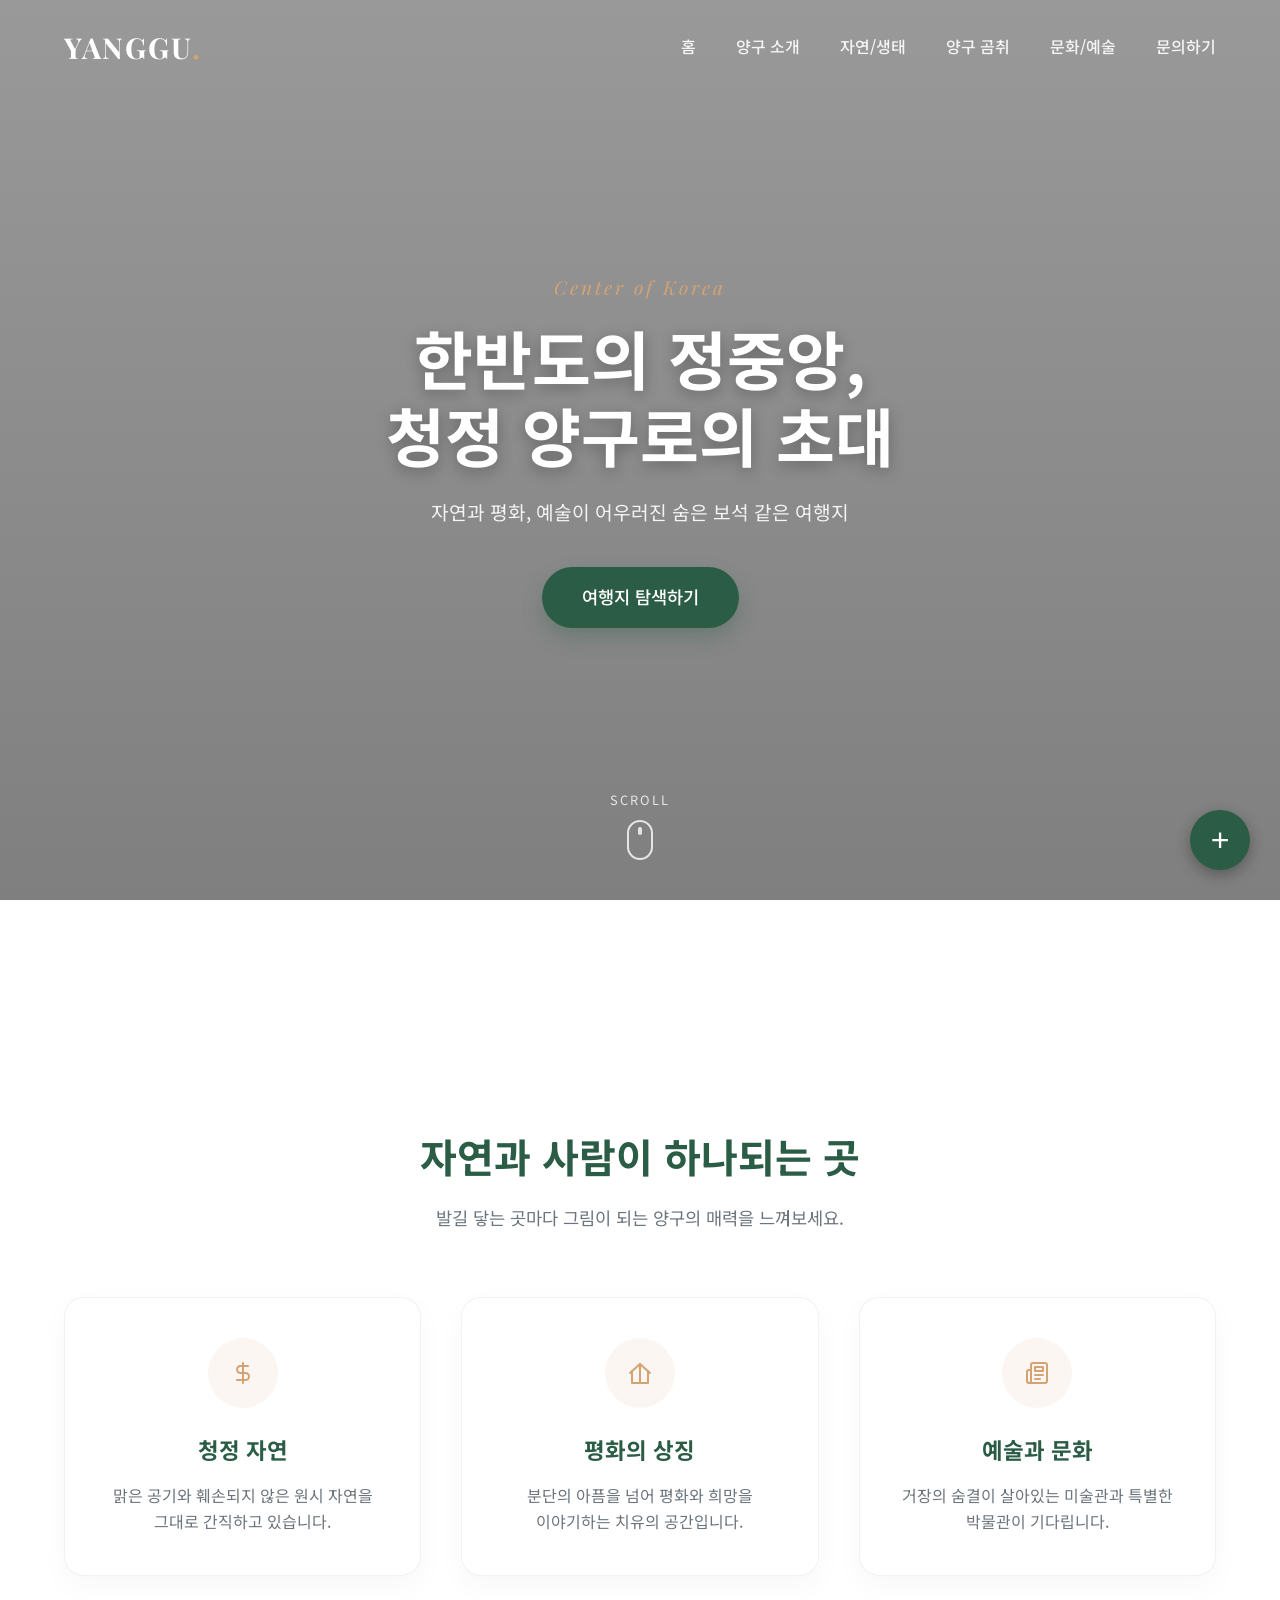
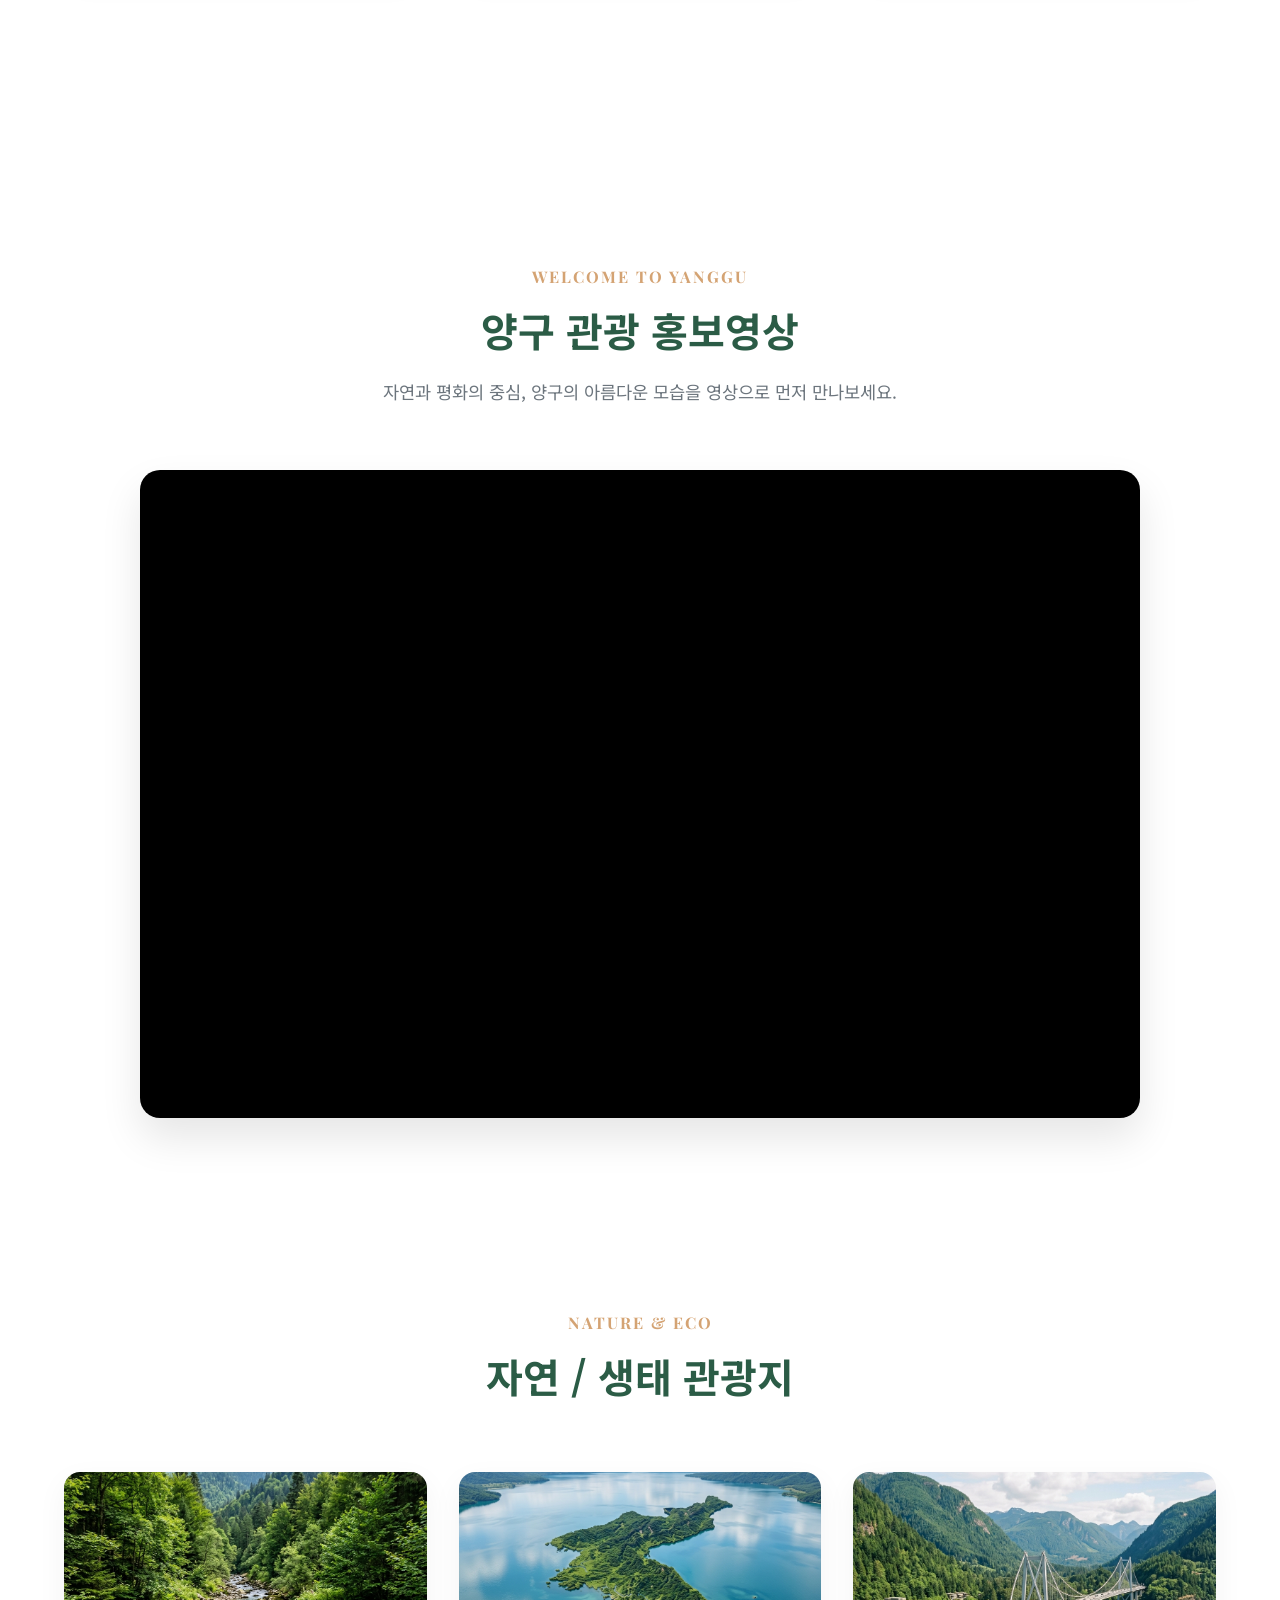
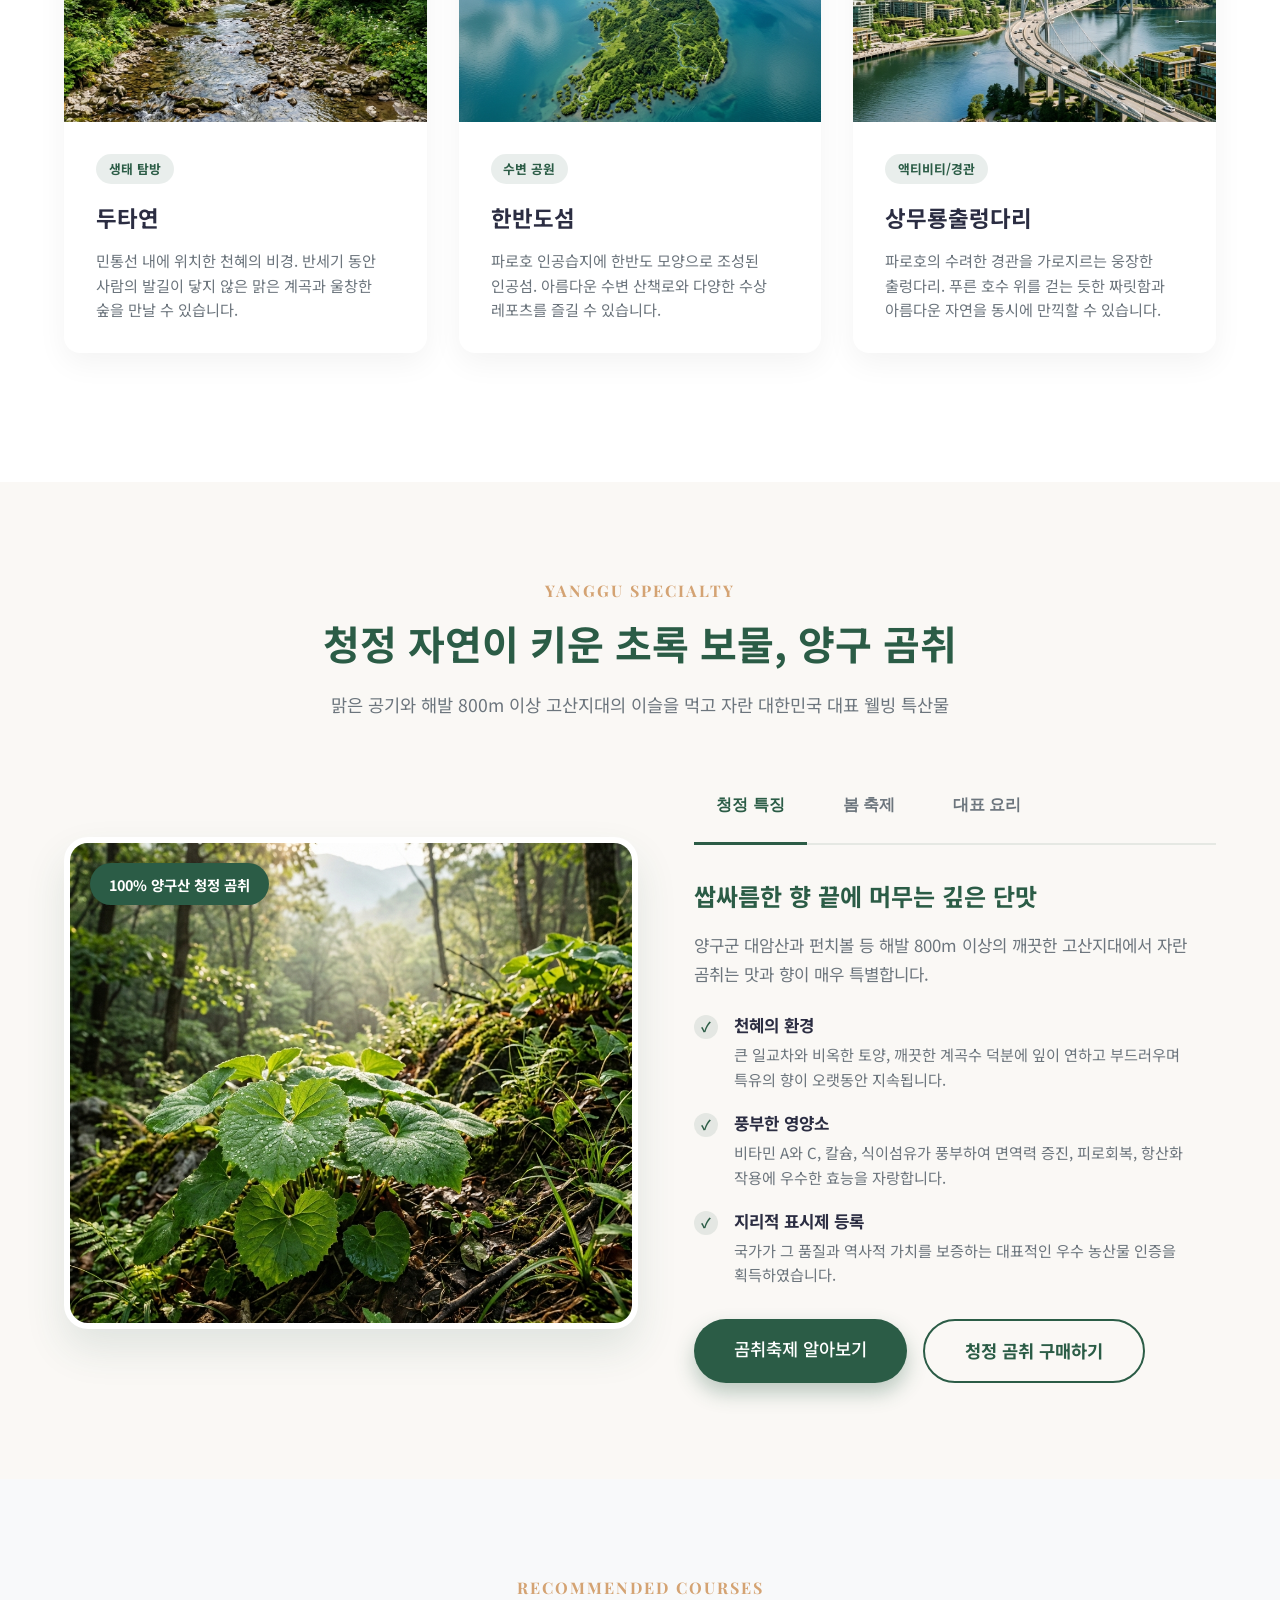
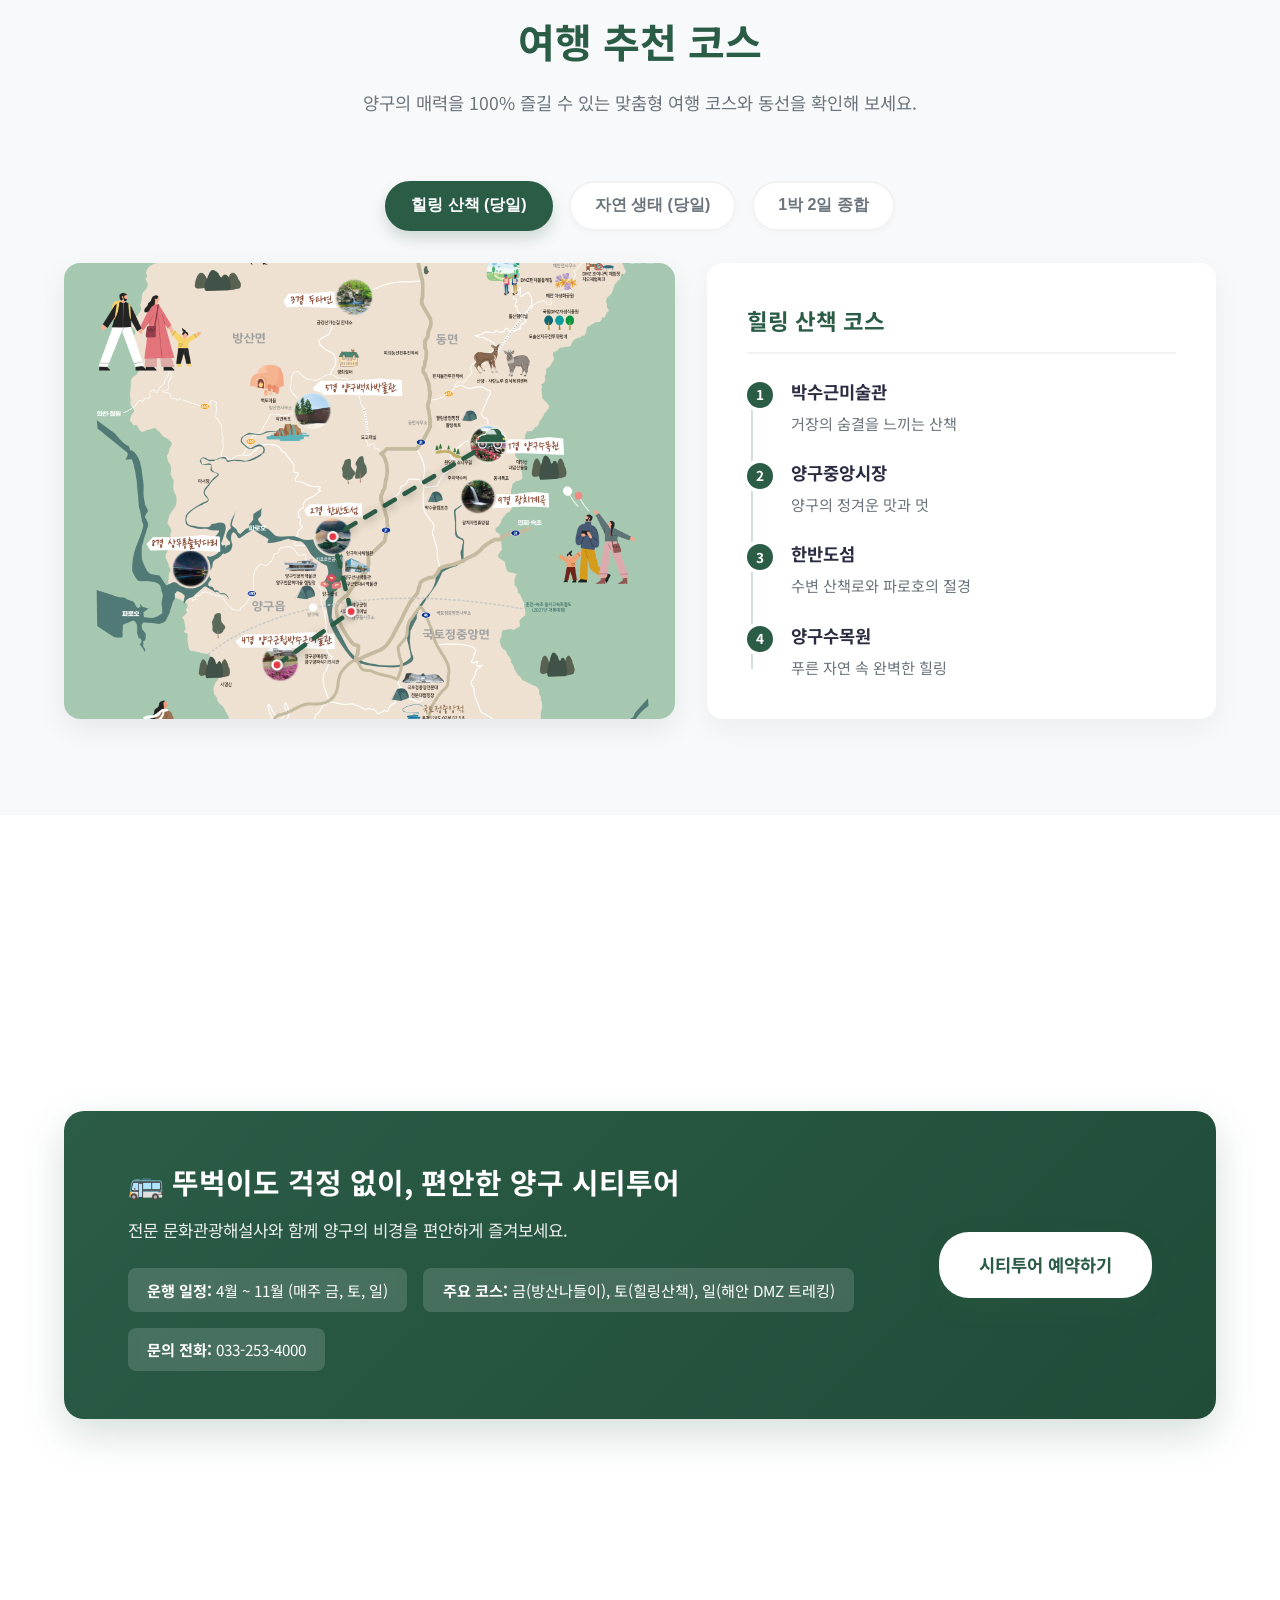
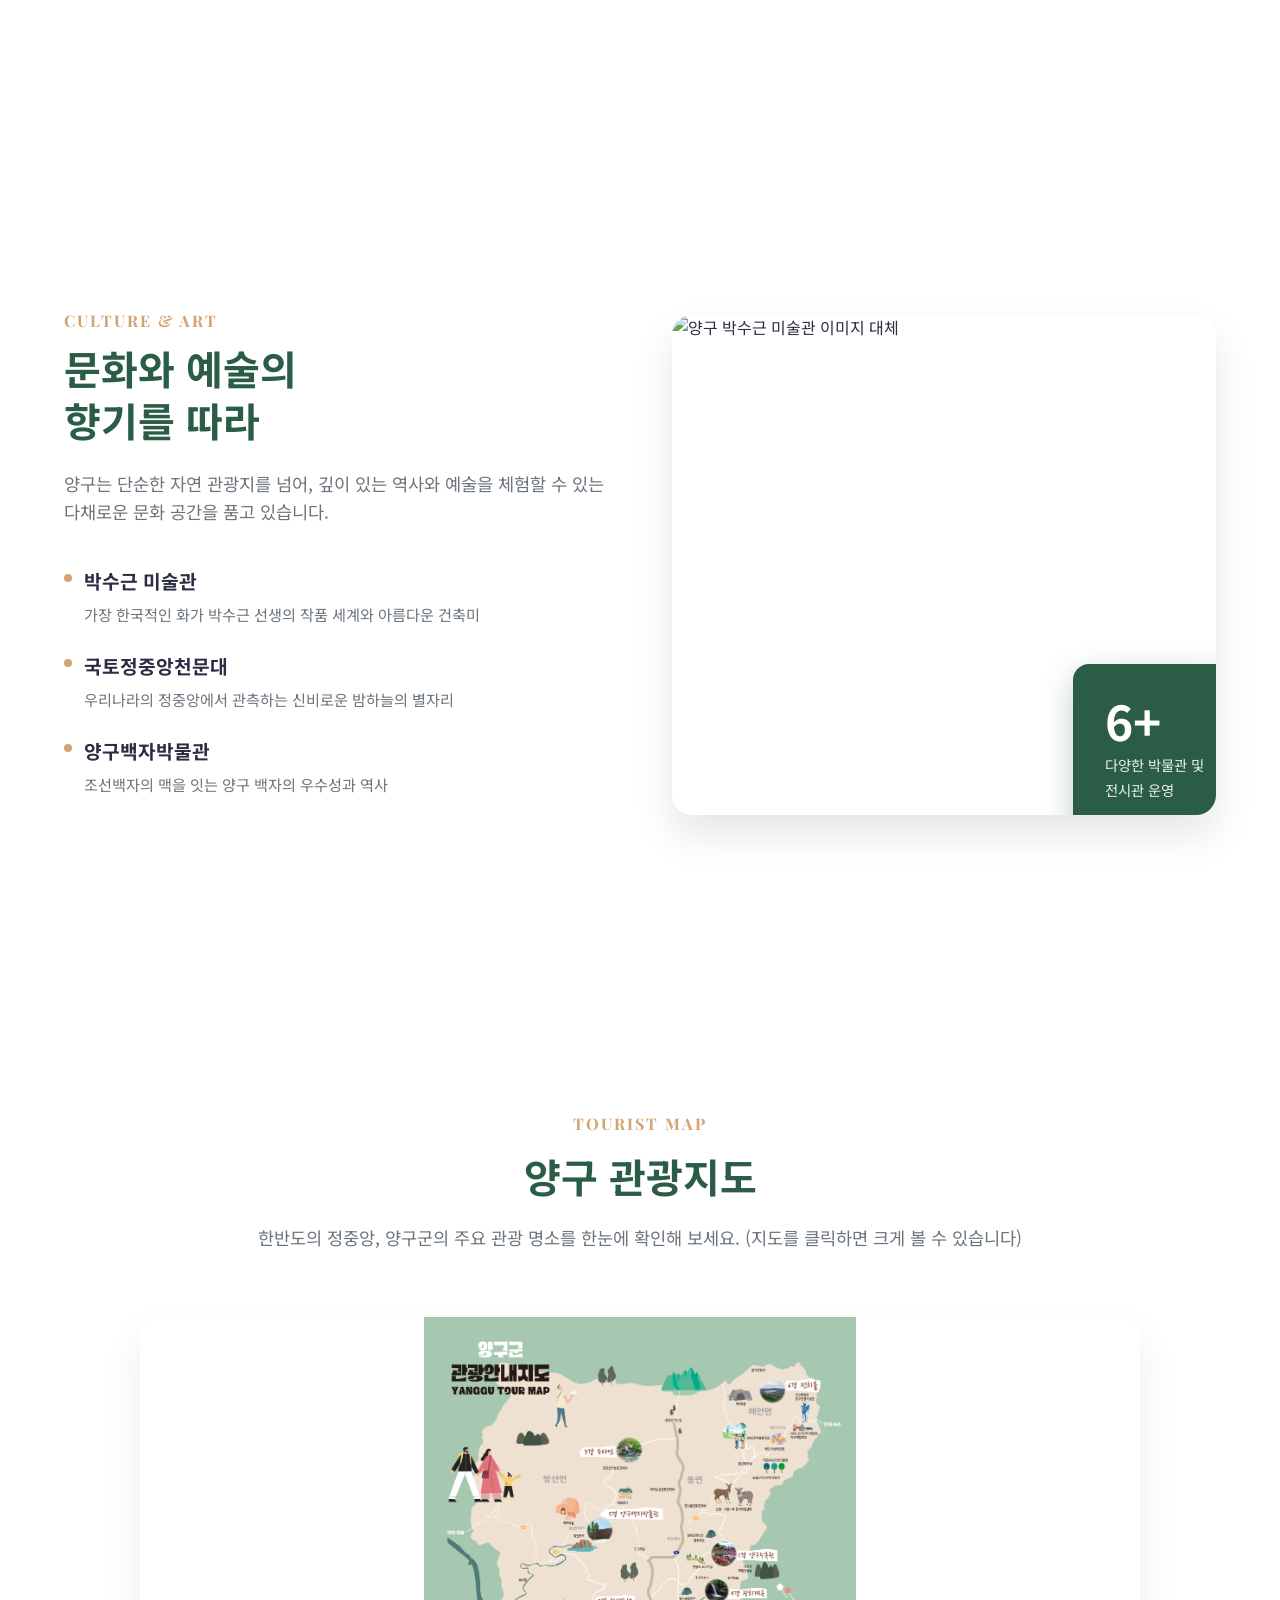
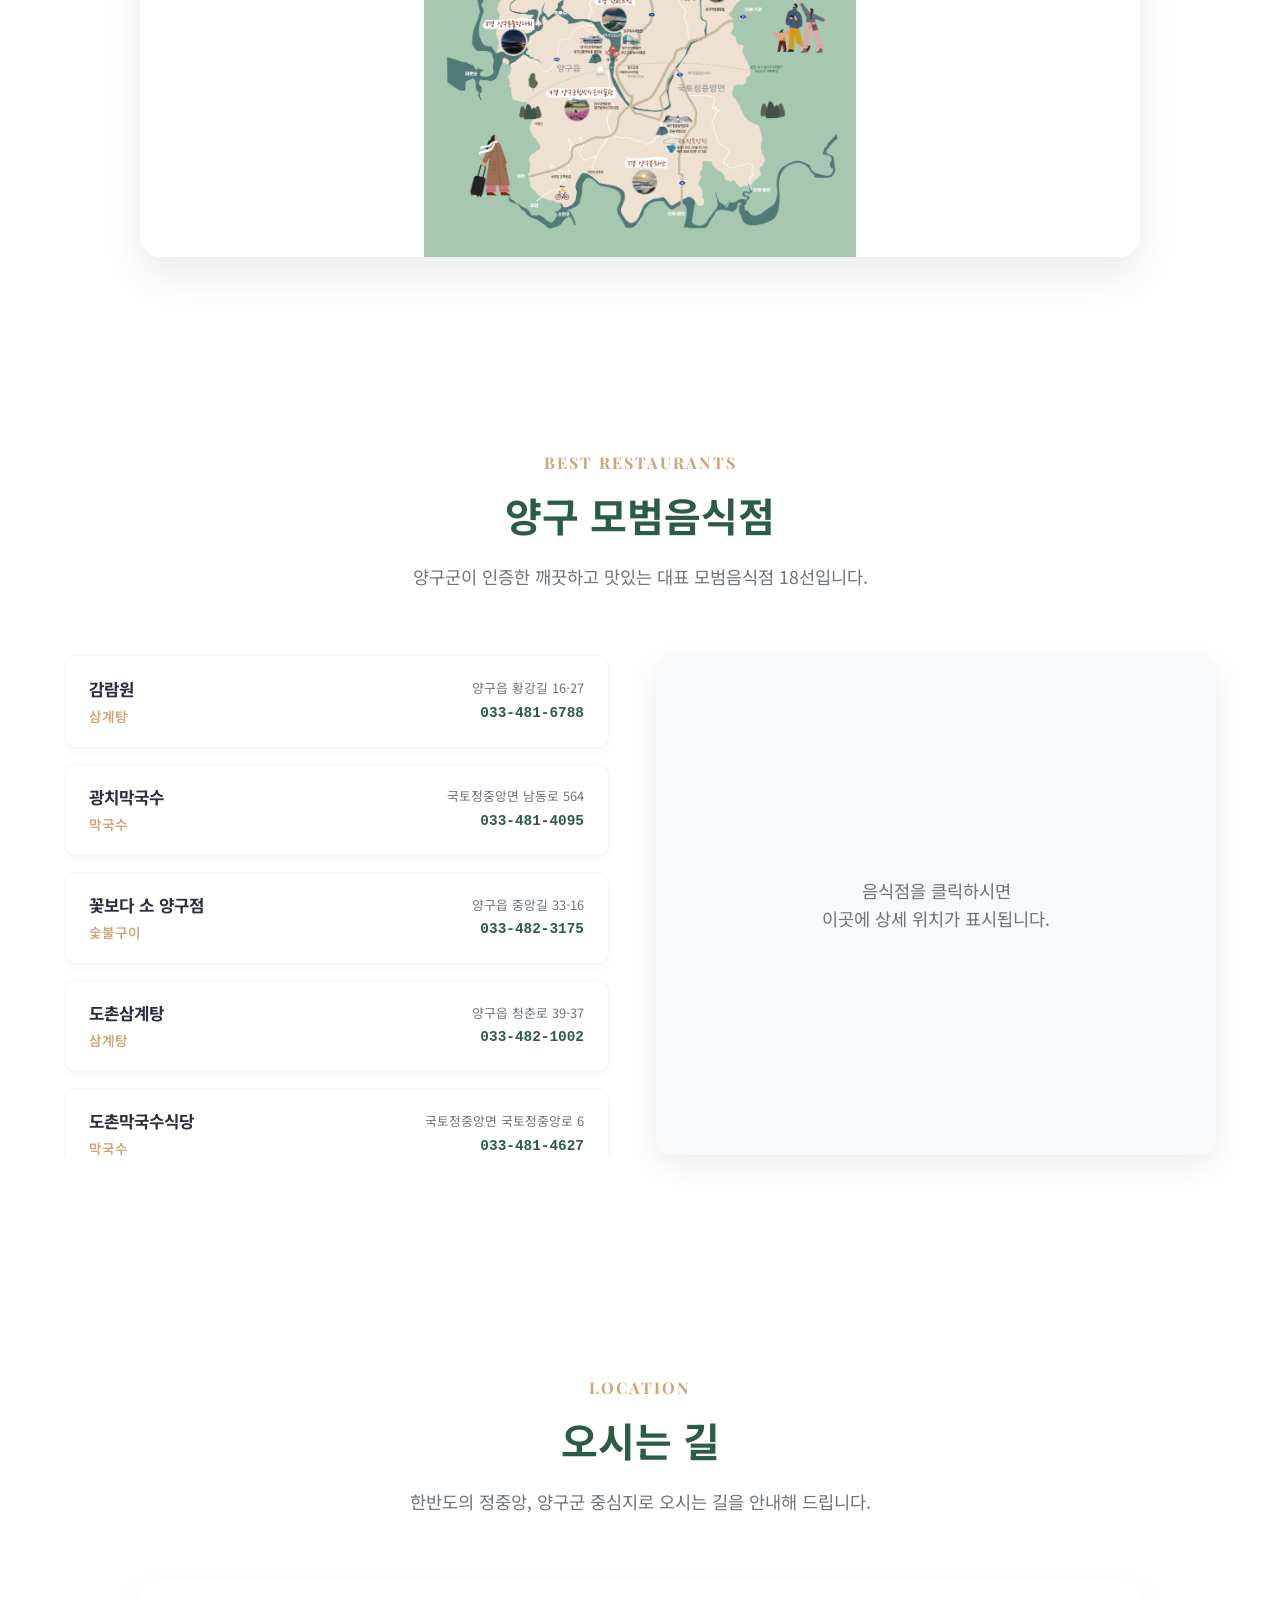
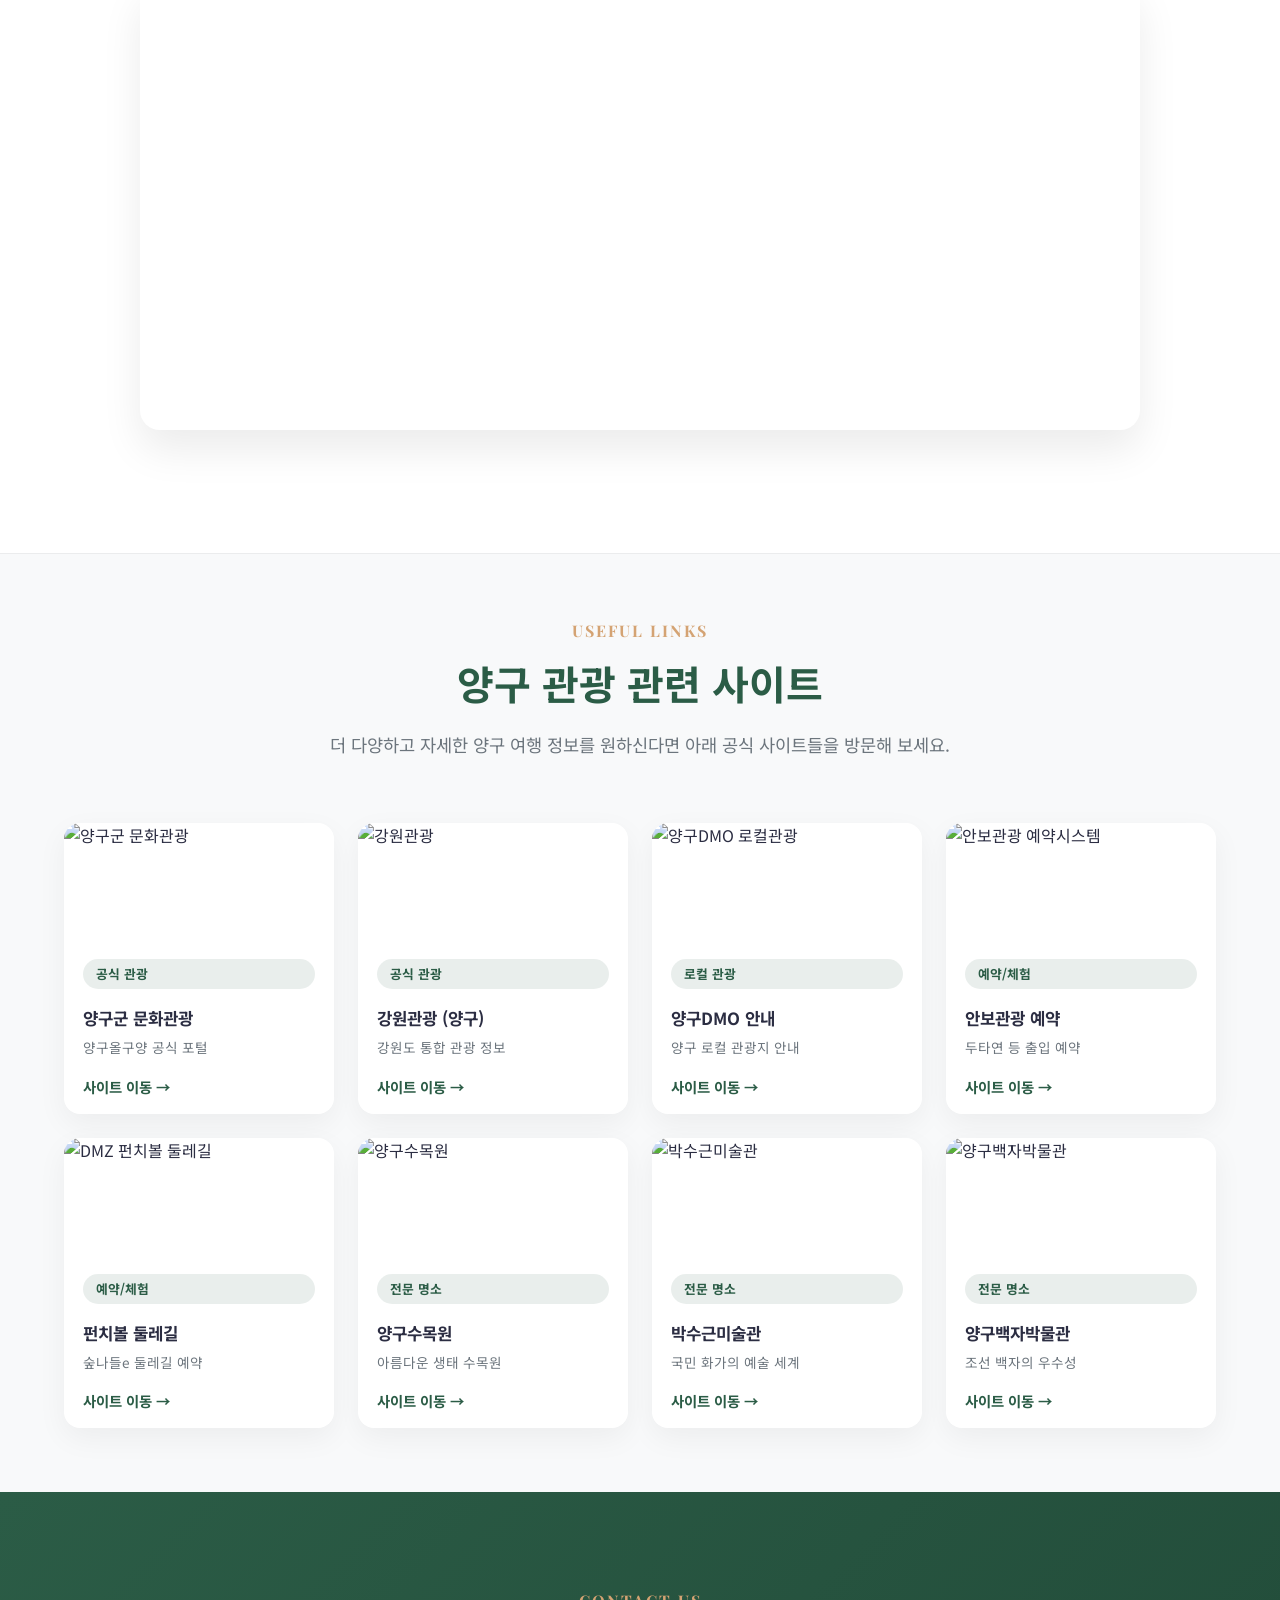
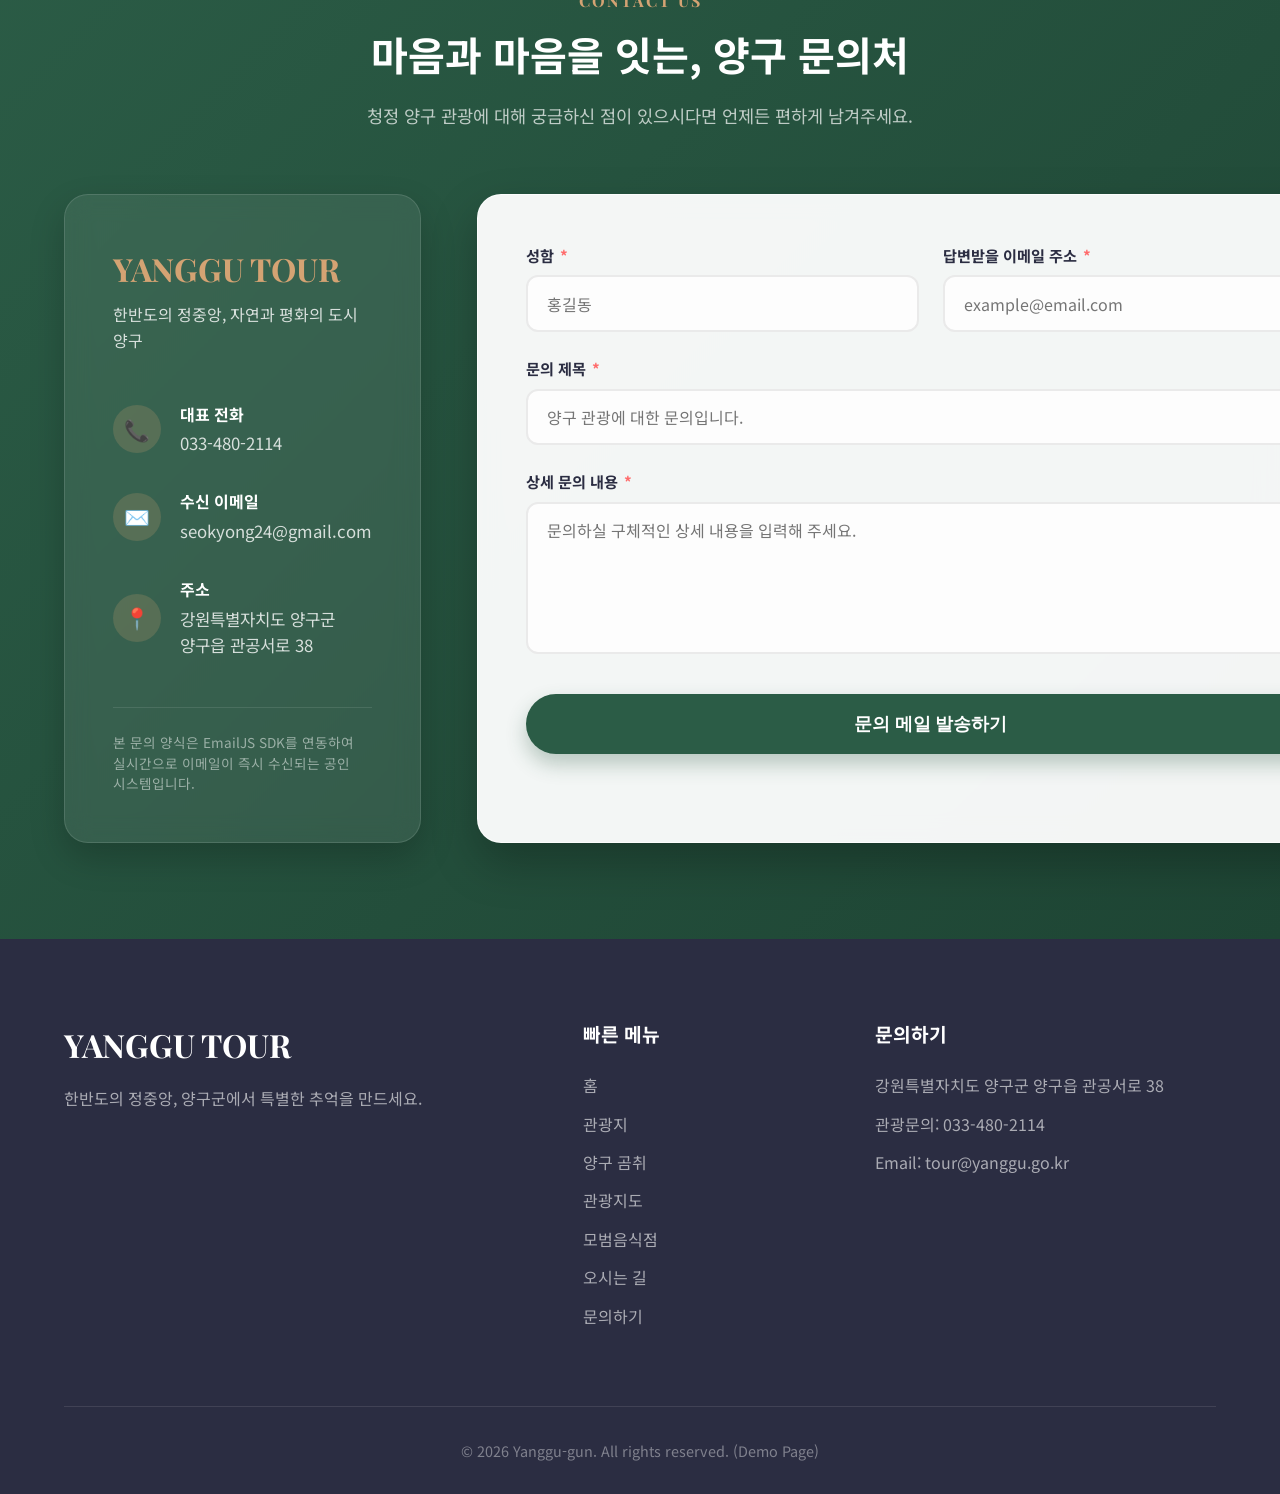
==== commit e176880b: "메일" ====
--- a/index.html
+++ b/index.html
@@ -23,6 +23,7 @@
                     <li><a href="#destinations">자연/생태</a></li>
                     <li><a href="#gomchwi">양구 곰취</a></li>
                     <li><a href="#culture">문화/예술</a></li>
+                    <li><a href="#contact">문의하기</a></li>
                 </ul>
             </nav>
             <button class="mobile-menu-btn" aria-label="메뉴 열기">
@@ -724,6 +725,86 @@
                 </div>
             </div>
         </section>
+
+        <!-- Contact Section -->
+        <section id="contact" class="contact section-padding">
+            <div class="container">
+                <div class="section-header fade-up">
+                    <span class="accent-text">Contact Us</span>
+                    <h2>마음과 마음을 잇는, 양구 문의처</h2>
+                    <p>청정 양구 관광에 대해 궁금하신 점이 있으시다면 언제든 편하게 남겨주세요.</p>
+                </div>
+                
+                <div class="contact-layout fade-up" style="transition-delay: 0.2s;">
+                    <!-- Left Contact Info Details -->
+                    <div class="contact-info-card">
+                        <div class="contact-info-header">
+                            <h3>YANGGU TOUR</h3>
+                            <p>한반도의 정중앙, 자연과 평화의 도시 양구</p>
+                        </div>
+                        
+                        <div class="contact-info-list">
+                            <div class="info-item">
+                                <div class="info-icon">📞</div>
+                                <div class="info-content">
+                                    <strong>대표 전화</strong>
+                                    <span>033-480-2114</span>
+                                </div>
+                            </div>
+                            <div class="info-item">
+                                <div class="info-icon">✉️</div>
+                                <div class="info-content">
+                                    <strong>수신 이메일</strong>
+                                    <span>seokyong24@gmail.com</span>
+                                </div>
+                            </div>
+                            <div class="info-item">
+                                <div class="info-icon">📍</div>
+                                <div class="info-content">
+                                    <strong>주소</strong>
+                                    <span>강원특별자치도 양구군 양구읍 관공서로 38</span>
+                                </div>
+                            </div>
+                        </div>
+                        
+                        <div class="contact-info-footer">
+                            <p>본 문의 양식은 EmailJS SDK를 연동하여 실시간으로 이메일이 즉시 수신되는 공인 시스템입니다.</p>
+                        </div>
+                    </div>
+                    
+                    <!-- Right Glassmorphism Form -->
+                    <div class="contact-form-container">
+                        <form id="contact-form" class="contact-form">
+                            <div class="form-grid">
+                                <div class="form-group">
+                                    <label for="contact-name">성함 <span class="required">*</span></label>
+                                    <input type="text" id="contact-name" name="name" required placeholder="홍길동">
+                                </div>
+                                <div class="form-group">
+                                    <label for="contact-email">답변받을 이메일 주소 <span class="required">*</span></label>
+                                    <input type="email" id="contact-email" name="email" required placeholder="example@email.com">
+                                </div>
+                            </div>
+                            
+                            <div class="form-group">
+                                <label for="contact-title">문의 제목 <span class="required">*</span></label>
+                                <input type="text" id="contact-title" name="title" required placeholder="양구 관광에 대한 문의입니다.">
+                            </div>
+                            
+                            <div class="form-group">
+                                <label for="contact-message">상세 문의 내용 <span class="required">*</span></label>
+                                <textarea id="contact-message" name="message" required placeholder="문의하실 구체적인 상세 내용을 입력해 주세요." rows="5"></textarea>
+                            </div>
+                            
+                            <button type="submit" class="btn-primary btn-submit" id="submit-btn">
+                                <span class="btn-text">문의 메일 발송하기</span>
+                                <span class="btn-spinner hidden"></span>
+                            </button>
+                        </form>
+                    </div>
+                </div>
+            </div>
+        </section>
     </main>
 
     <!-- Footer -->
@@ -743,6 +824,7 @@
                         <li><a href="#tour-map">관광지도</a></li>
                         <li><a href="#restaurants">모범음식점</a></li>
                         <li><a href="#location">오시는 길</a></li>
+                        <li><a href="#contact">문의하기</a></li>
                     </ul>
                 </div>
                 <div class="footer-contact">
@@ -770,12 +852,23 @@
             <a href="#tour-map" class="fab-item">관광지도</a>
             <a href="#restaurants" class="fab-item">모범음식점</a>
             <a href="#location" class="fab-item">오시는 길</a>
+            <a href="#contact" class="fab-item">문의하기</a>
         </div>
         <button class="fab-toggle" id="fab-toggle" aria-label="빠른 메뉴 열기">
             <span class="fab-icon" style="font-size: 2rem; line-height: 1;">+</span>
         </button>
     </div>
 
+    <!-- Toast Notification -->
+    <div id="toast-container" class="toast-container">
+        <div id="toast-message" class="toast-message">
+            <span class="toast-icon" id="toast-icon">✓</span>
+            <span class="toast-text" id="toast-text">메시지가 성공적으로 전송되었습니다!</span>
+        </div>
+    </div>
+
+    <!-- EmailJS SDK -->
+    <script type="text/javascript" src="https://cdn.jsdelivr.net/npm/@emailjs/browser@4/dist/email.min.js"></script>
     <script src="script.js"></script>
 </body>
 </html>
--- a/style.css
+++ b/style.css
@@ -1505,6 +1505,259 @@
     box-shadow: 0 10px 20px rgba(43, 92, 70, 0.15);
 }
 
+/* Contact Section Styles */
+.contact {
+    background: linear-gradient(135deg, var(--primary-color) 0%, #1e4534 100%);
+    color: white;
+    position: relative;
+    overflow: hidden;
+}
+
+.contact .section-header h2 {
+    color: white;
+}
+
+.contact .section-header p {
+    color: rgba(255, 255, 255, 0.7);
+}
+
+.contact-layout {
+    display: grid;
+    grid-template-columns: 1fr 1.3fr;
+    gap: 3.5rem;
+    align-items: stretch;
+    margin-top: 2rem;
+}
+
+/* Left Contact Card (Semi-transparent Glass Panel) */
+.contact-info-card {
+    background: rgba(255, 255, 255, 0.08);
+    backdrop-filter: blur(12px);
+    -webkit-backdrop-filter: blur(12px);
+    border: 1px solid rgba(255, 255, 255, 0.12);
+    border-radius: 24px;
+    padding: 3rem;
+    display: flex;
+    flex-direction: column;
+    justify-content: space-between;
+    box-shadow: 0 15px 35px rgba(0, 0, 0, 0.2);
+}
+
+.contact-info-header h3 {
+    font-family: var(--font-heading);
+    font-size: 2rem;
+    color: var(--accent-color);
+    margin-bottom: 0.5rem;
+    font-weight: 700;
+}
+
+.contact-info-header p {
+    font-size: 1rem;
+    opacity: 0.8;
+}
+
+.contact-info-list {
+    display: flex;
+    flex-direction: column;
+    gap: 2rem;
+    margin: 3rem 0;
+}
+
+.info-item {
+    display: flex;
+    gap: 1.2rem;
+    align-items: center;
+}
+
+.info-icon {
+    width: 48px;
+    height: 48px;
+    background: rgba(212, 163, 115, 0.2);
+    color: var(--accent-color);
+    border-radius: 50%;
+    display: flex;
+    align-items: center;
+    justify-content: center;
+    font-size: 1.3rem;
+    flex-shrink: 0;
+}
+
+.info-content {
+    display: flex;
+    flex-direction: column;
+}
+
+.info-content strong {
+    font-size: 1rem;
+    color: white;
+    margin-bottom: 0.2rem;
+}
+
+.info-content span {
+    font-size: 1.05rem;
+    color: rgba(255, 255, 255, 0.8);
+}
+
+.contact-info-footer {
+    border-top: 1px solid rgba(255, 255, 255, 0.1);
+    padding-top: 1.5rem;
+}
+
+.contact-info-footer p {
+    font-size: 0.85rem;
+    color: rgba(255, 255, 255, 0.5);
+    line-height: 1.5;
+}
+
+/* Right Glassmorphism Form Container */
+.contact-form-container {
+    background: rgba(255, 255, 255, 0.95);
+    backdrop-filter: blur(12px);
+    -webkit-backdrop-filter: blur(12px);
+    border: 1px solid rgba(255, 255, 255, 0.8);
+    border-radius: 24px;
+    padding: 3rem;
+    color: var(--text-main);
+    box-shadow: 0 20px 45px rgba(0, 0, 0, 0.25);
+}
+
+.contact-form {
+    display: flex;
+    flex-direction: column;
+    gap: 1.5rem;
+}
+
+.form-grid {
+    display: grid;
+    grid-template-columns: 1fr 1fr;
+    gap: 1.5rem;
+}
+
+.form-group {
+    display: flex;
+    flex-direction: column;
+    gap: 0.5rem;
+}
+
+.form-group label {
+    font-size: 0.95rem;
+    font-weight: 700;
+    color: var(--text-main);
+}
+
+.form-group label .required {
+    color: #ff6b6b;
+    margin-left: 2px;
+}
+
+.form-group input,
+.form-group textarea {
+    padding: 0.9rem 1.2rem;
+    border: 2px solid #eaeaea;
+    border-radius: 12px;
+    font-family: inherit;
+    font-size: 1rem;
+    color: var(--text-main);
+    background: #fdfdfd;
+    transition: border-color 0.3s ease, box-shadow 0.3s ease;
+}
+
+.form-group input:focus,
+.form-group textarea:focus {
+    outline: none;
+    border-color: var(--primary-color);
+    box-shadow: 0 0 0 4px rgba(43, 92, 70, 0.1);
+}
+
+.form-group textarea {
+    resize: none;
+}
+
+/* Submit Button & Loader */
+.btn-submit {
+    width: 100%;
+    padding: 1.1rem;
+    border: none;
+    cursor: pointer;
+    display: flex;
+    align-items: center;
+    justify-content: center;
+    gap: 0.8rem;
+    font-size: 1.1rem;
+    font-weight: 700;
+    margin-top: 1rem;
+}
+
+.btn-submit:disabled {
+    background-color: var(--text-muted);
+    cursor: not-allowed;
+    box-shadow: none;
+    transform: none;
+}
+
+.btn-spinner {
+    width: 20px;
+    height: 20px;
+    border: 3px solid rgba(255, 255, 255, 0.3);
+    border-top: 3px solid white;
+    border-radius: 50%;
+    animation: spin 0.8s linear infinite;
+    display: inline-block;
+}
+
+.btn-spinner.hidden {
+    display: none;
+}
+
+@keyframes spin {
+    0% { transform: rotate(0deg); }
+    100% { transform: rotate(360deg); }
+}
+
+/* Toast Notification Styles */
+.toast-container {
+    position: fixed;
+    top: 40px;
+    left: 50%;
+    transform: translate(-50%, -100px);
+    z-index: 10000;
+    transition: transform 0.5s cubic-bezier(0.175, 0.885, 0.32, 1.275), opacity 0.5s ease;
+    opacity: 0;
+    pointer-events: none;
+}
+
+.toast-container.show {
+    transform: translate(-50%, 0);
+    opacity: 1;
+    pointer-events: auto;
+}
+
+.toast-message {
+    background-color: #2b5c46; /* Deep Green */
+    color: white;
+    padding: 1rem 2.5rem;
+    border-radius: 50px;
+    box-shadow: 0 10px 25px rgba(0, 0, 0, 0.2);
+    display: flex;
+    align-items: center;
+    gap: 0.8rem;
+    border: 2px solid rgba(255, 255, 255, 0.2);
+}
+
+.toast-message.error {
+    background-color: #d90429; /* Red */
+}
+
+.toast-icon {
+    font-weight: bold;
+    font-size: 1.2rem;
+}
+
+.toast-text {
+    font-size: 1rem;
+    font-weight: 600;
+}
+
 /* Responsive Design */
 @media (max-width: 992px) {
     .section-padding, .video-section {
@@ -1537,6 +1790,13 @@
     }
     .gomchwi-main-img {
         height: 380px;
+    }
+    .contact-layout {
+        grid-template-columns: 1fr;
+        gap: 2.5rem;
+    }
+    .contact-info-card {
+        padding: 2.2rem;
     }
 }
 
@@ -1648,4 +1908,12 @@
     .gomchwi-content-wrapper {
         min-height: auto;
     }
-}
+    .contact-form-container,
+    .contact-info-card {
+        padding: 1.8rem;
+    }
+    .form-grid {
+        grid-template-columns: 1fr;
+        gap: 1.2rem;
+    }
+}
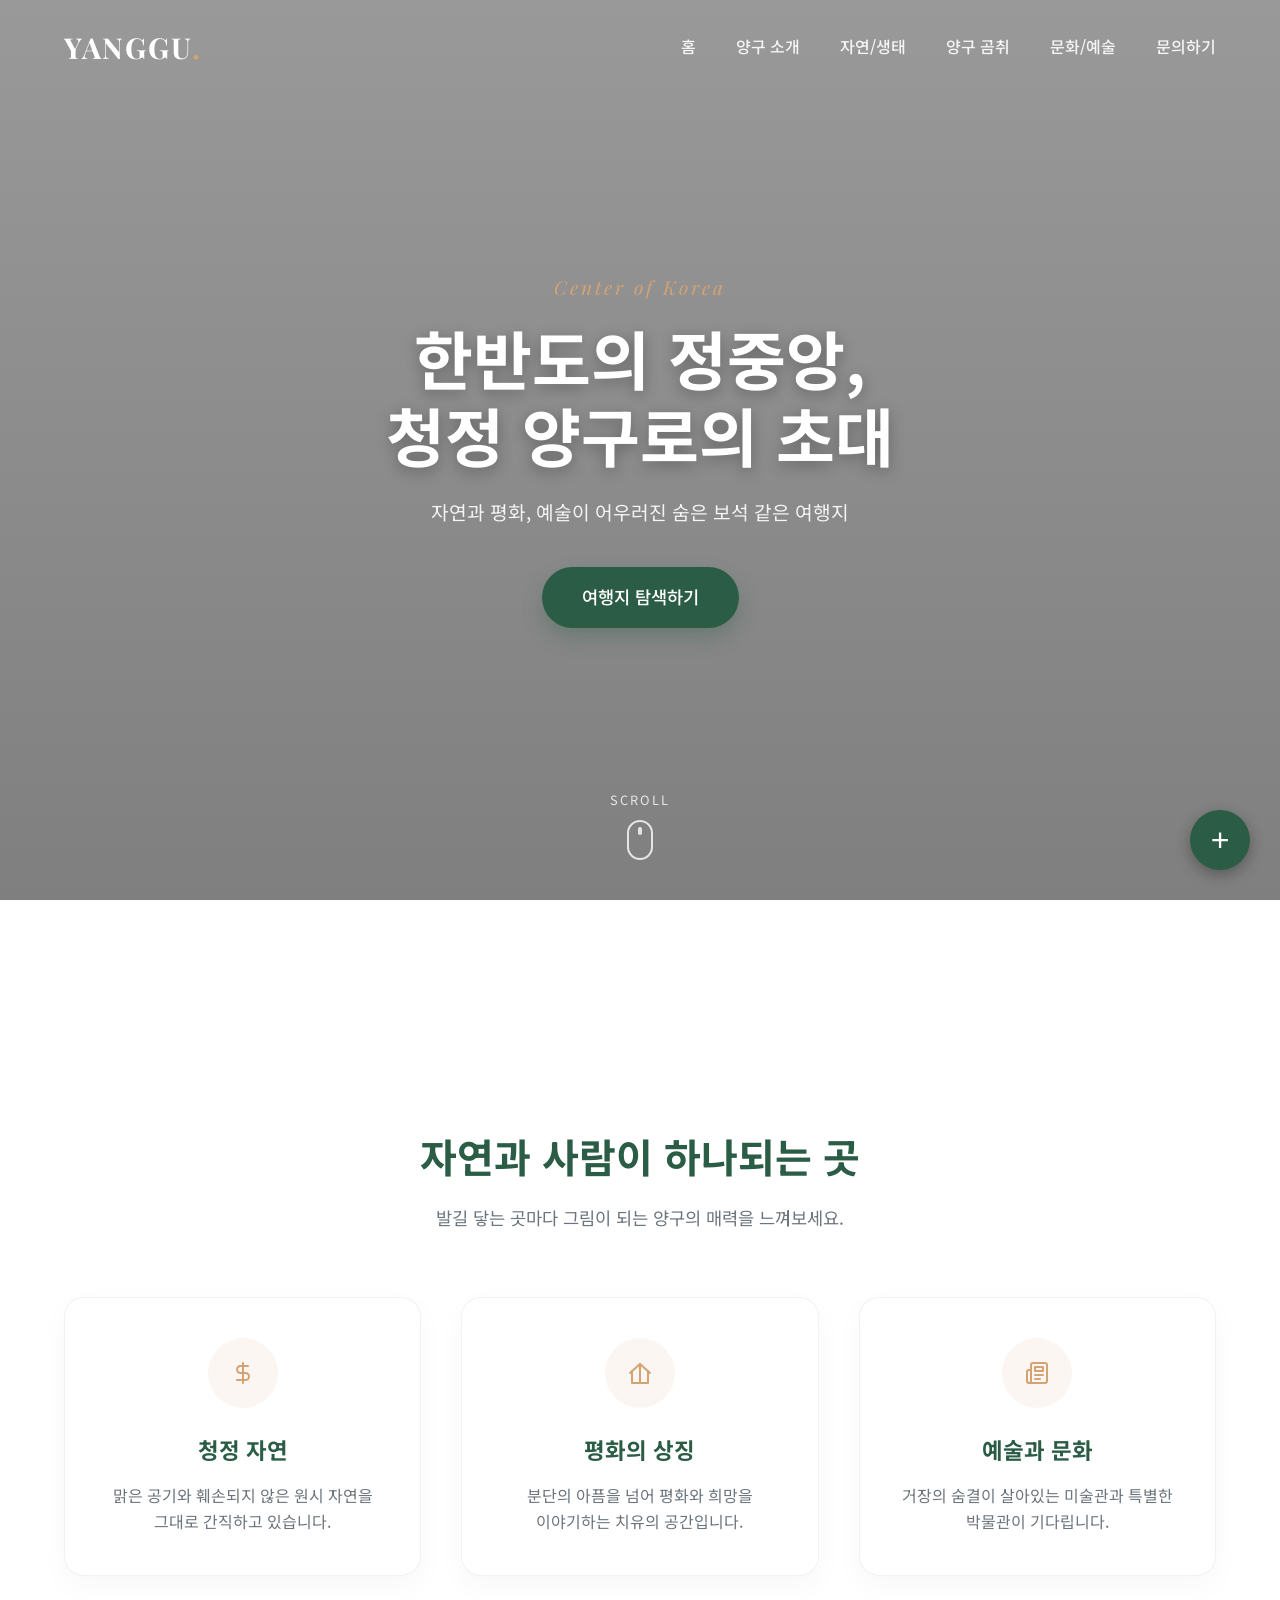
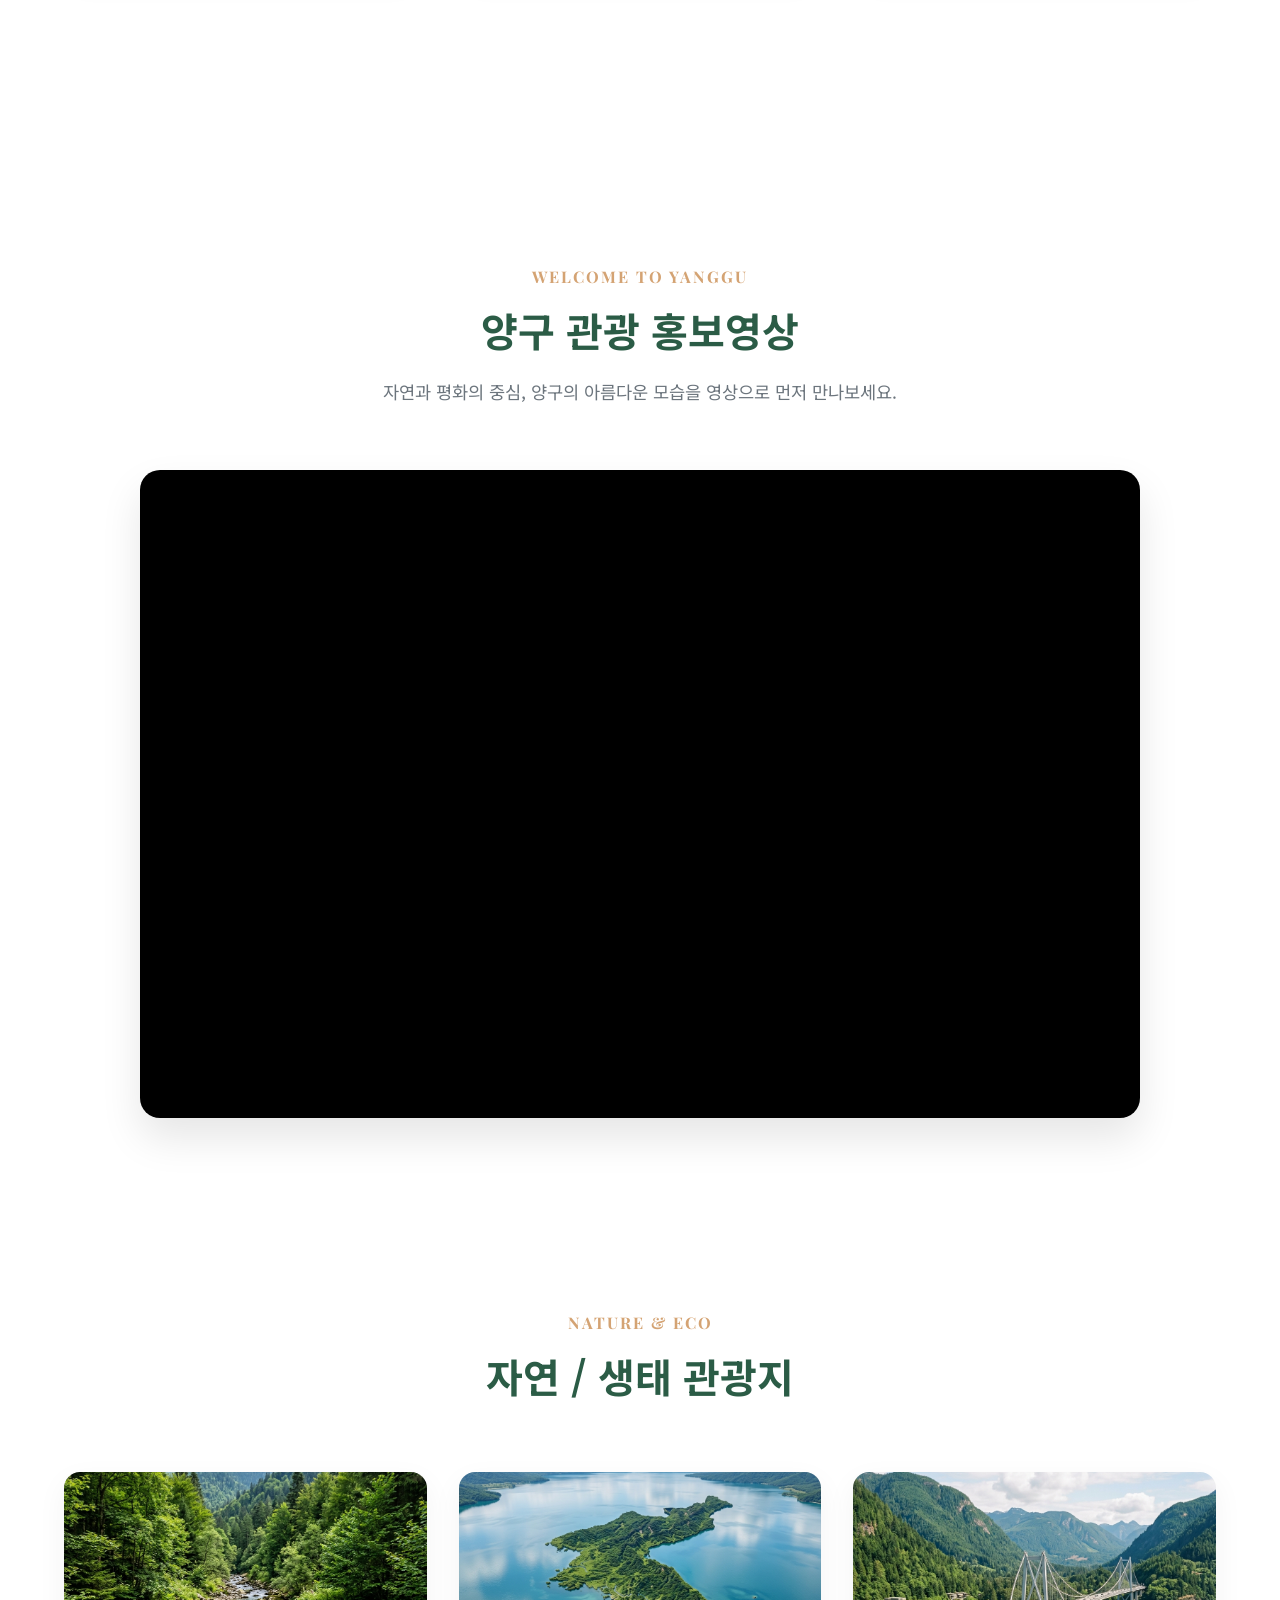
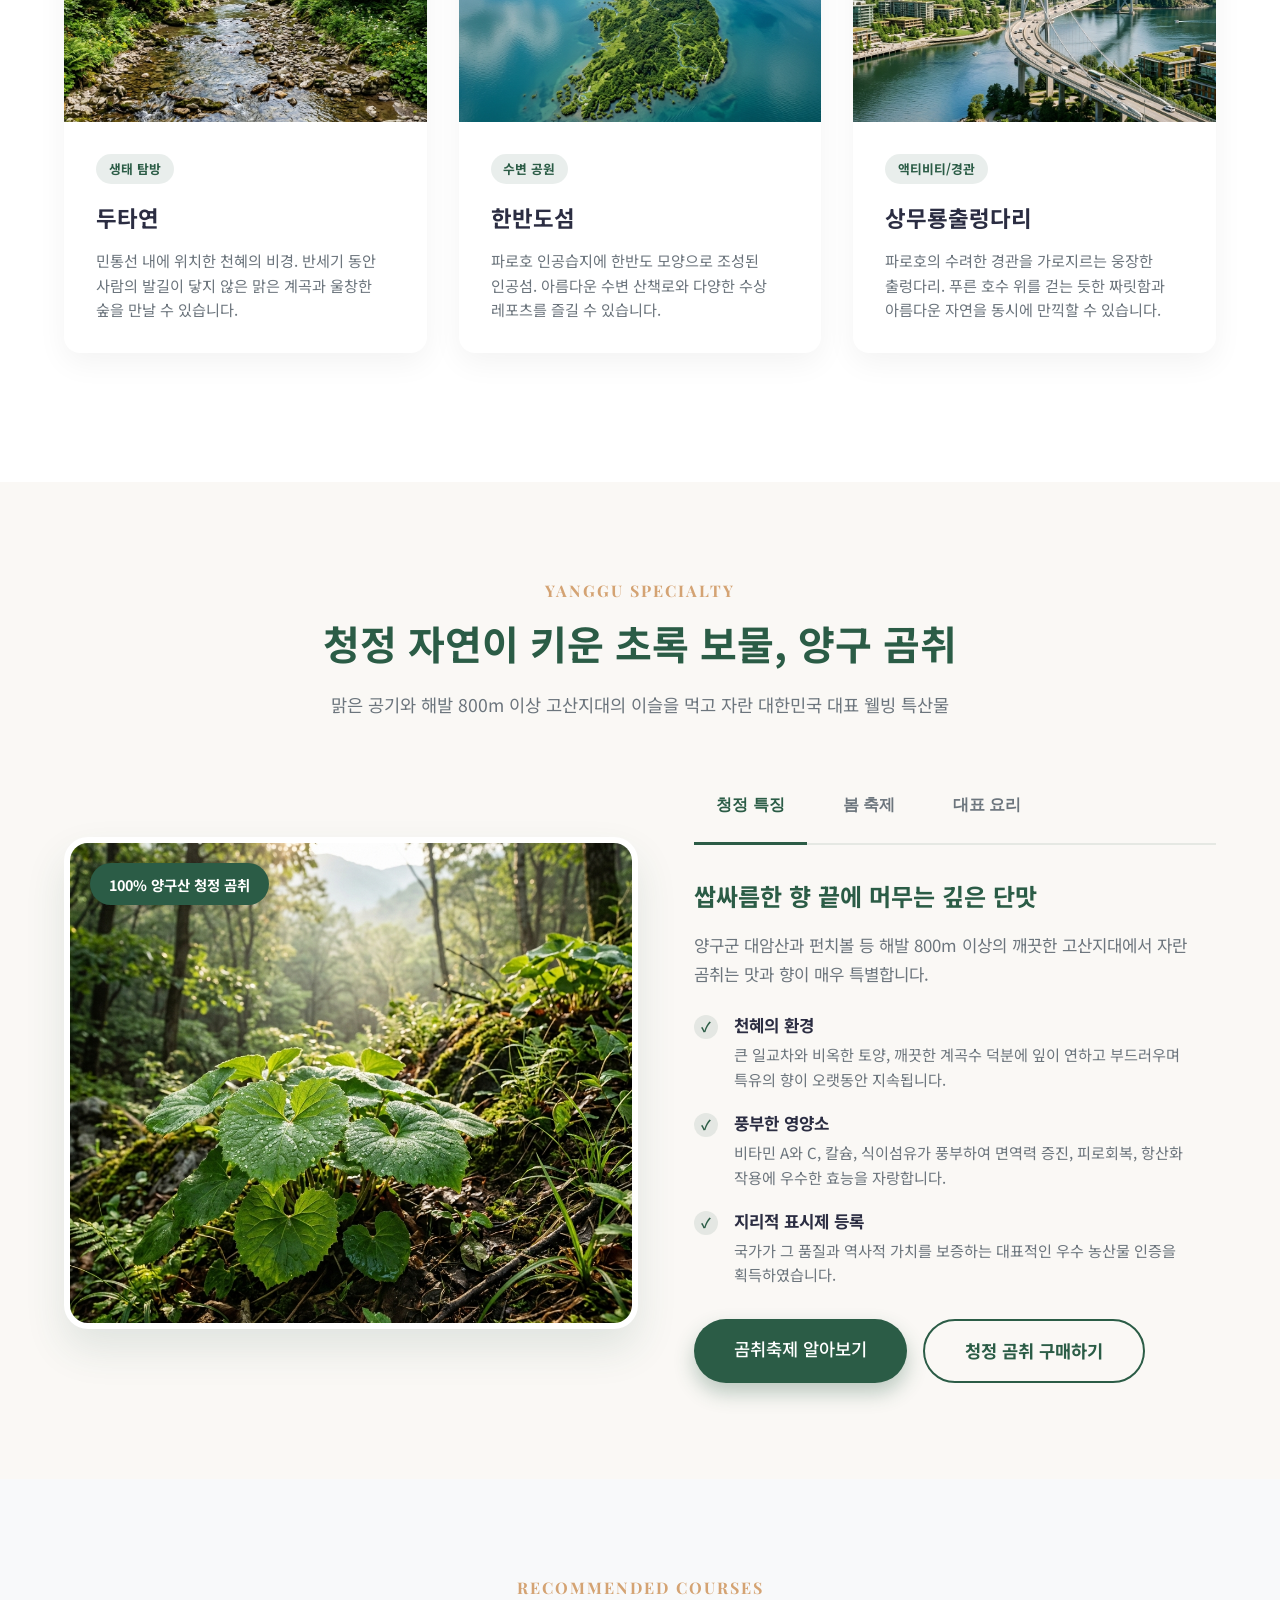
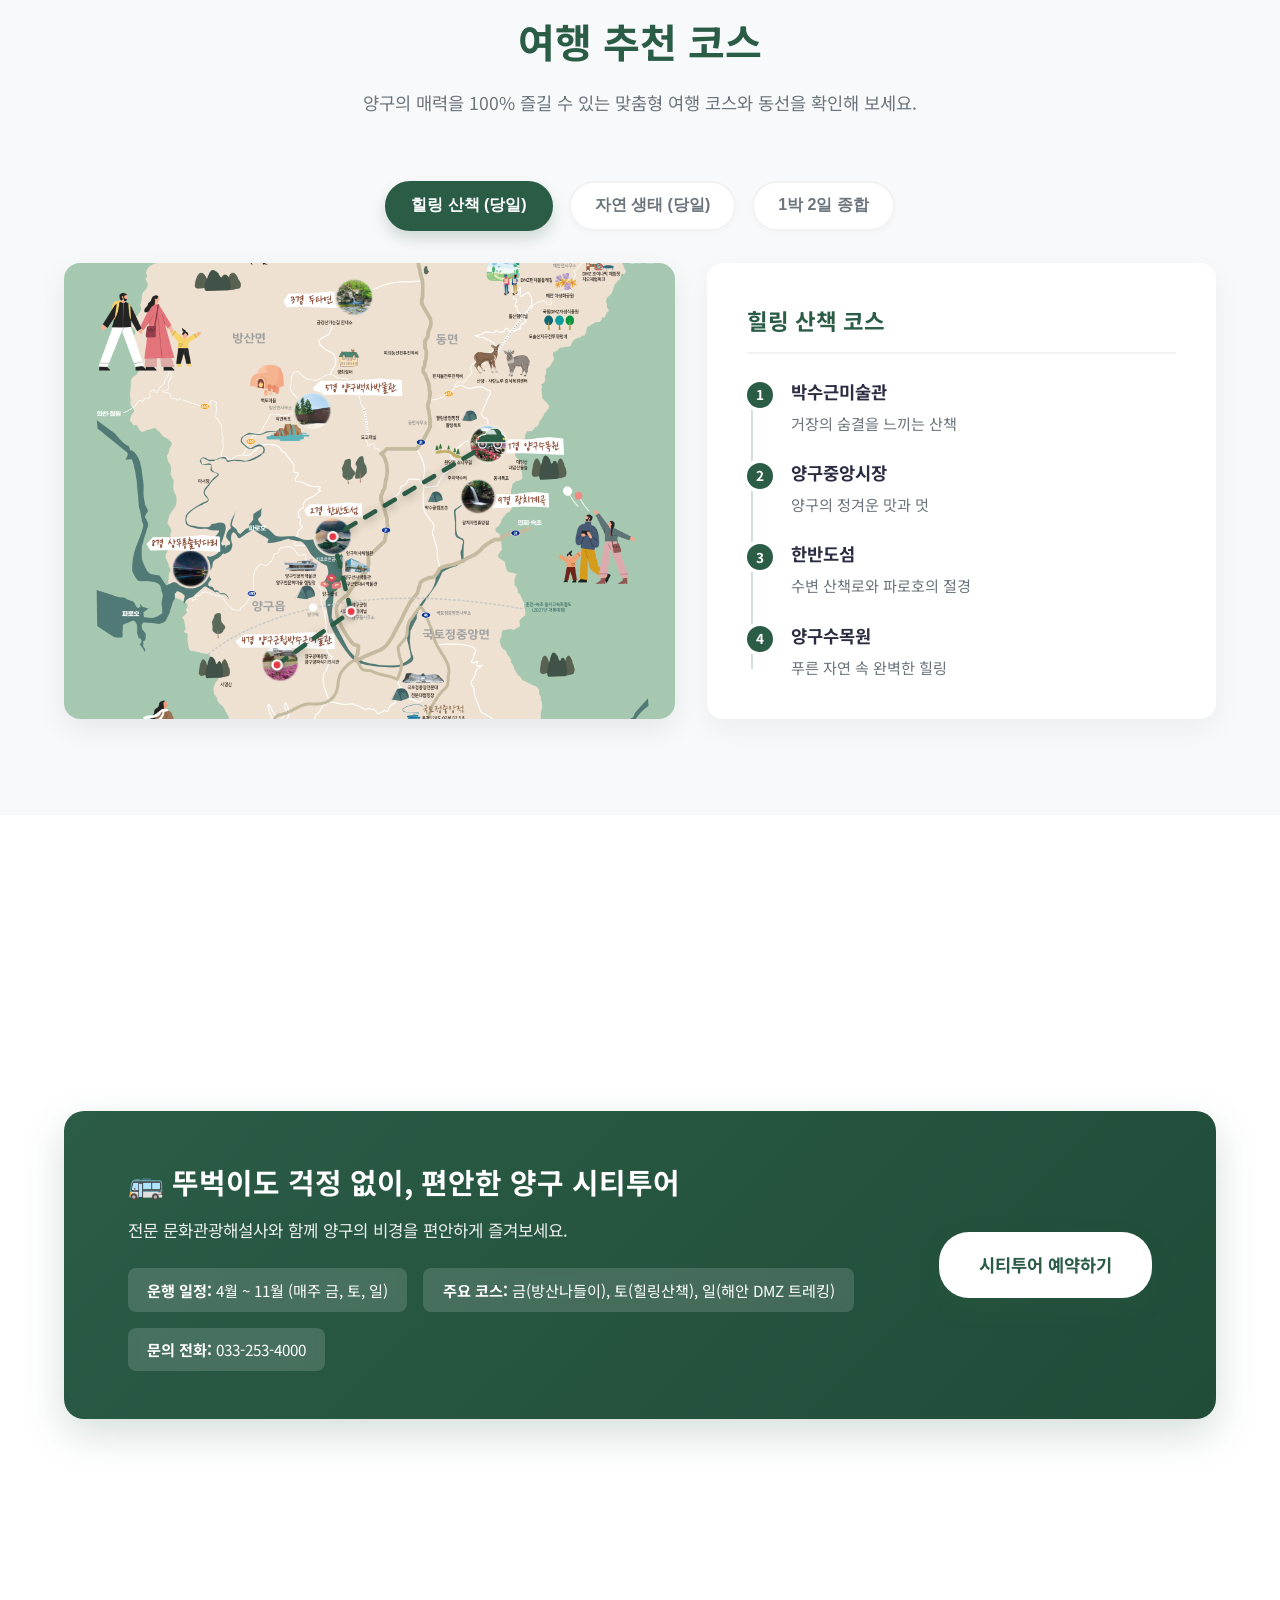
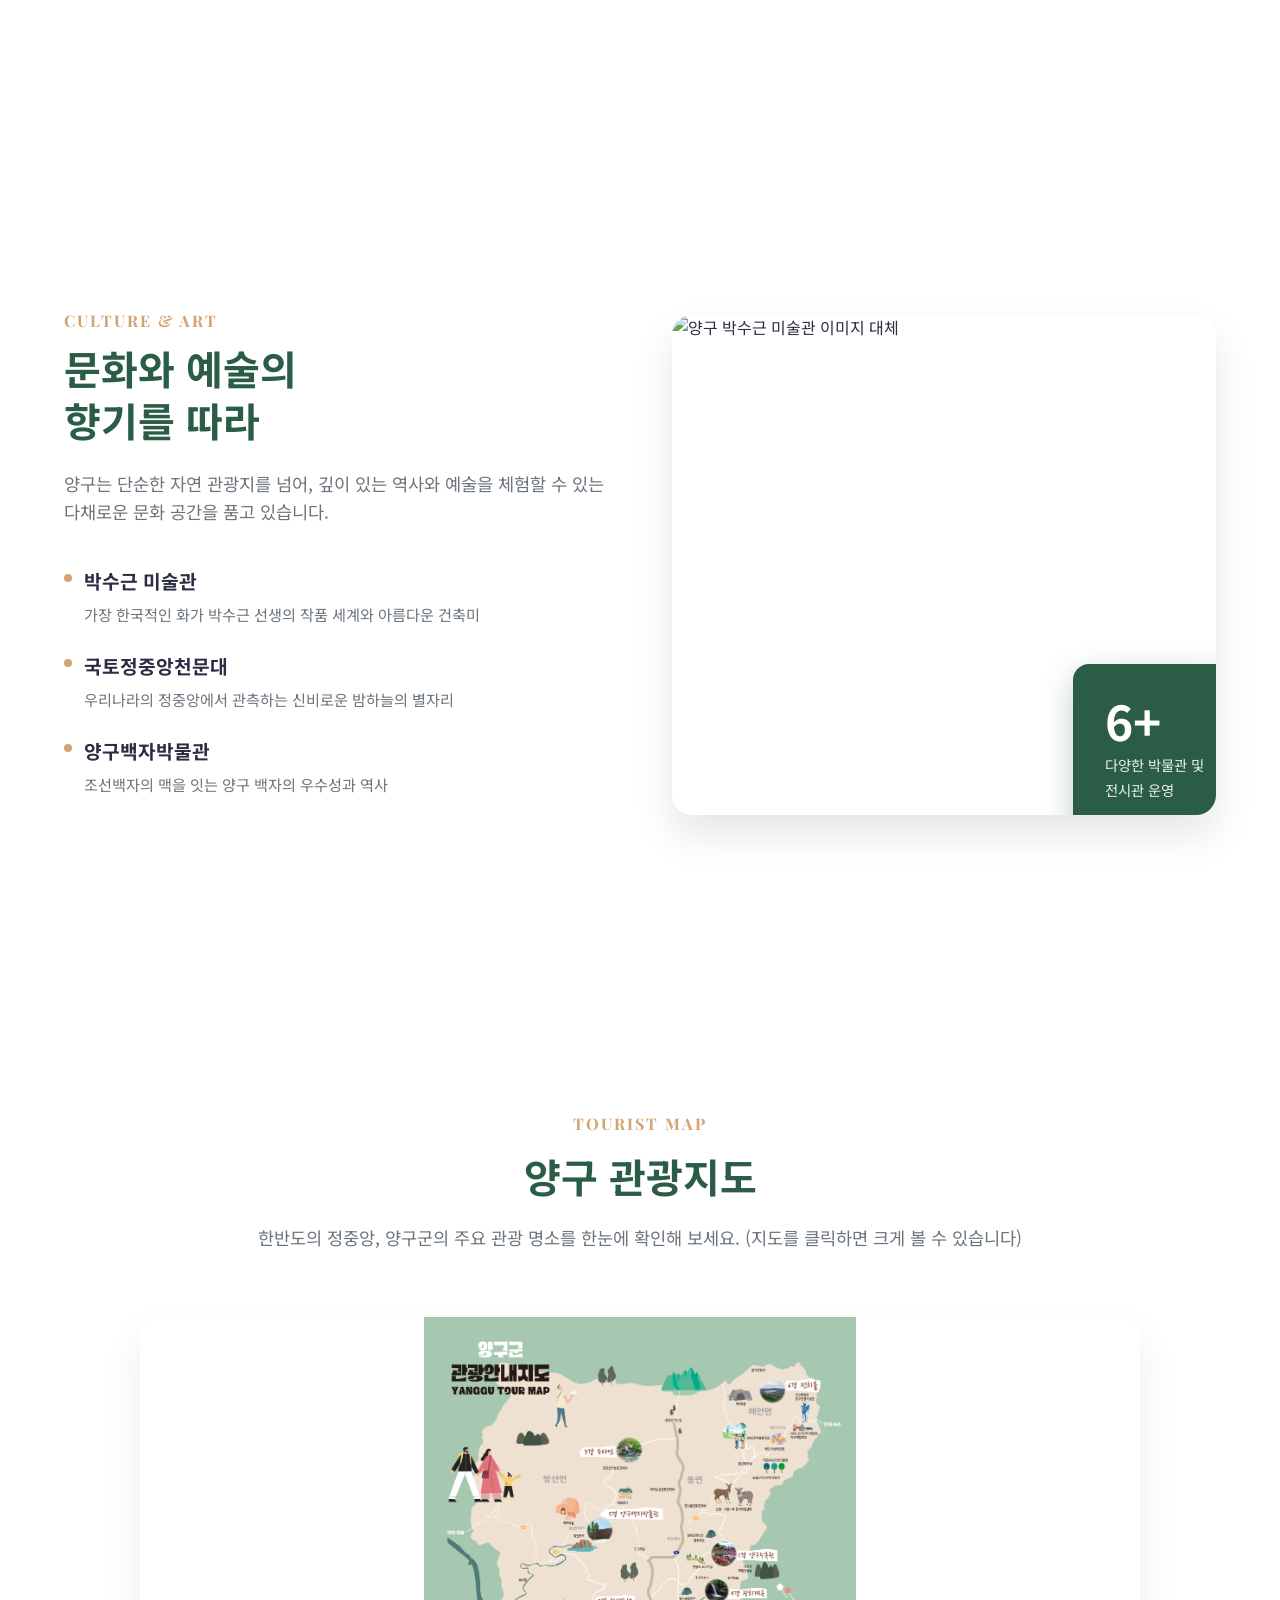
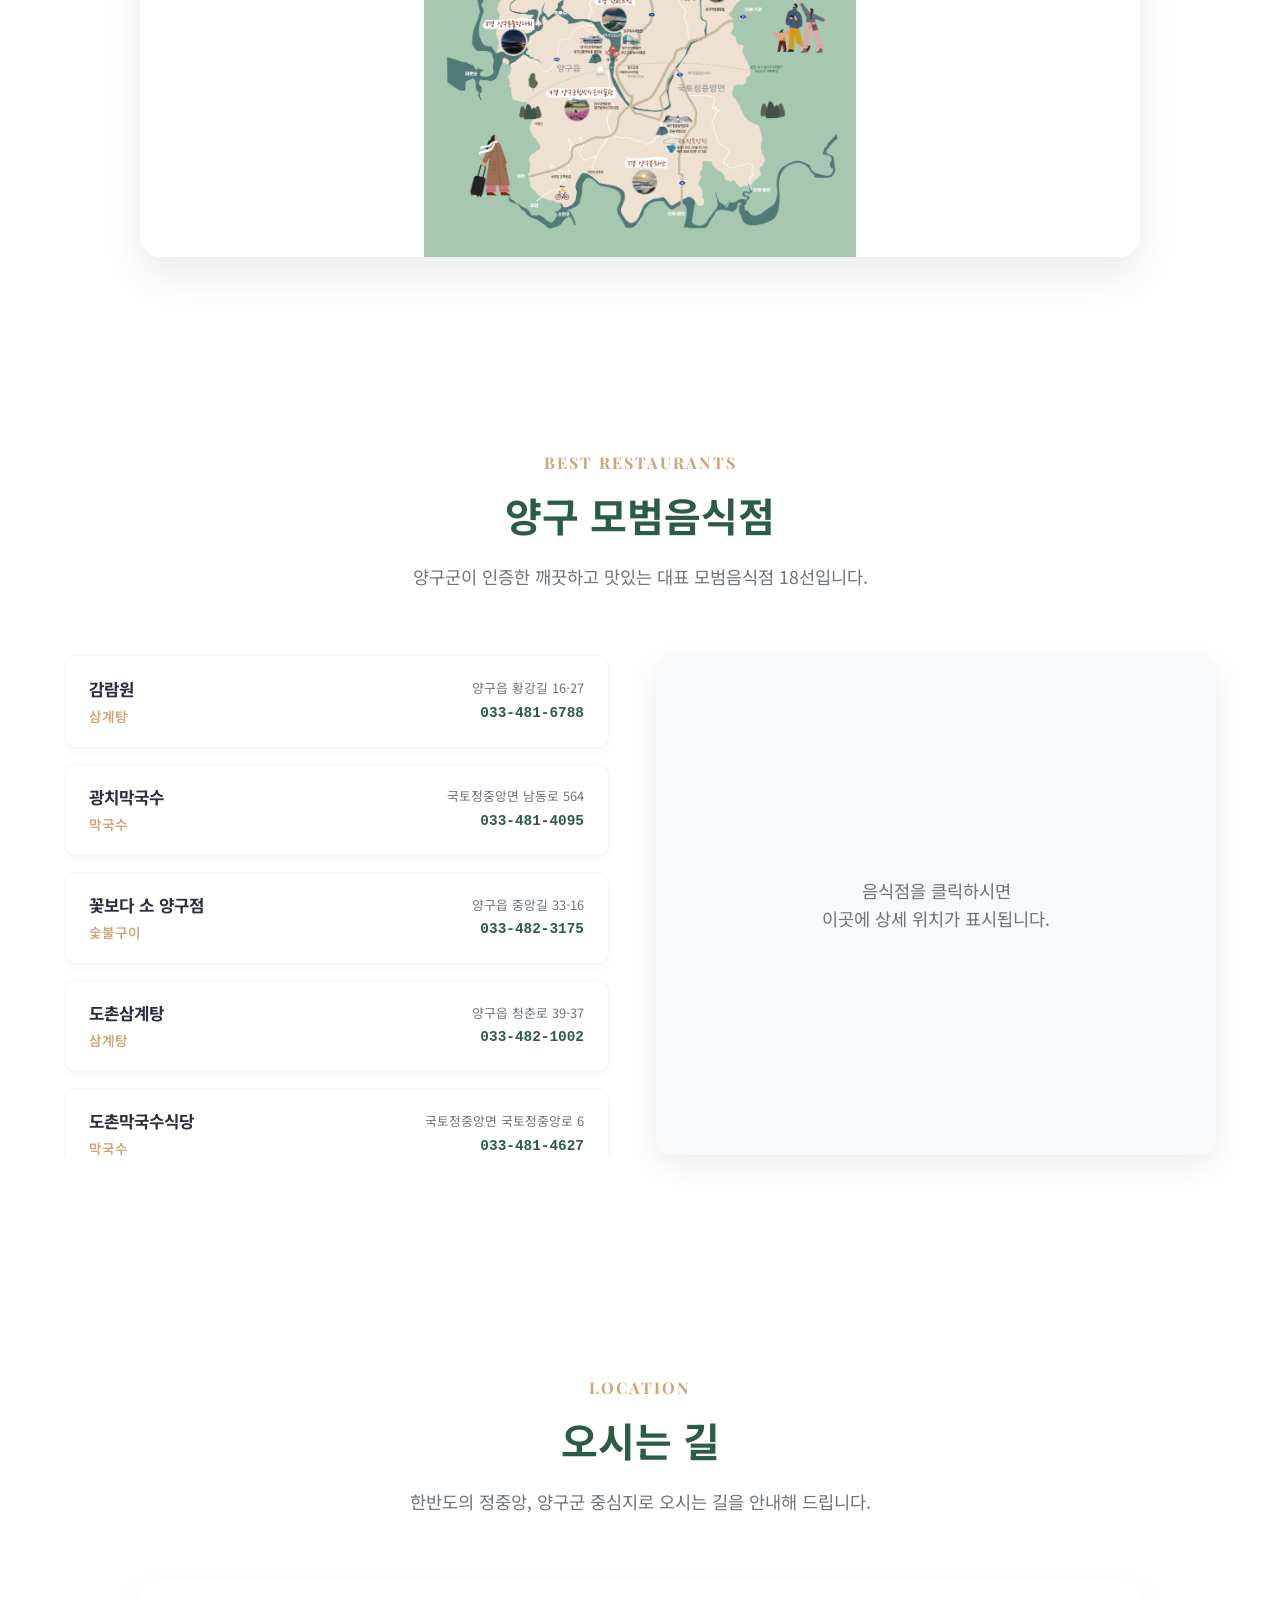
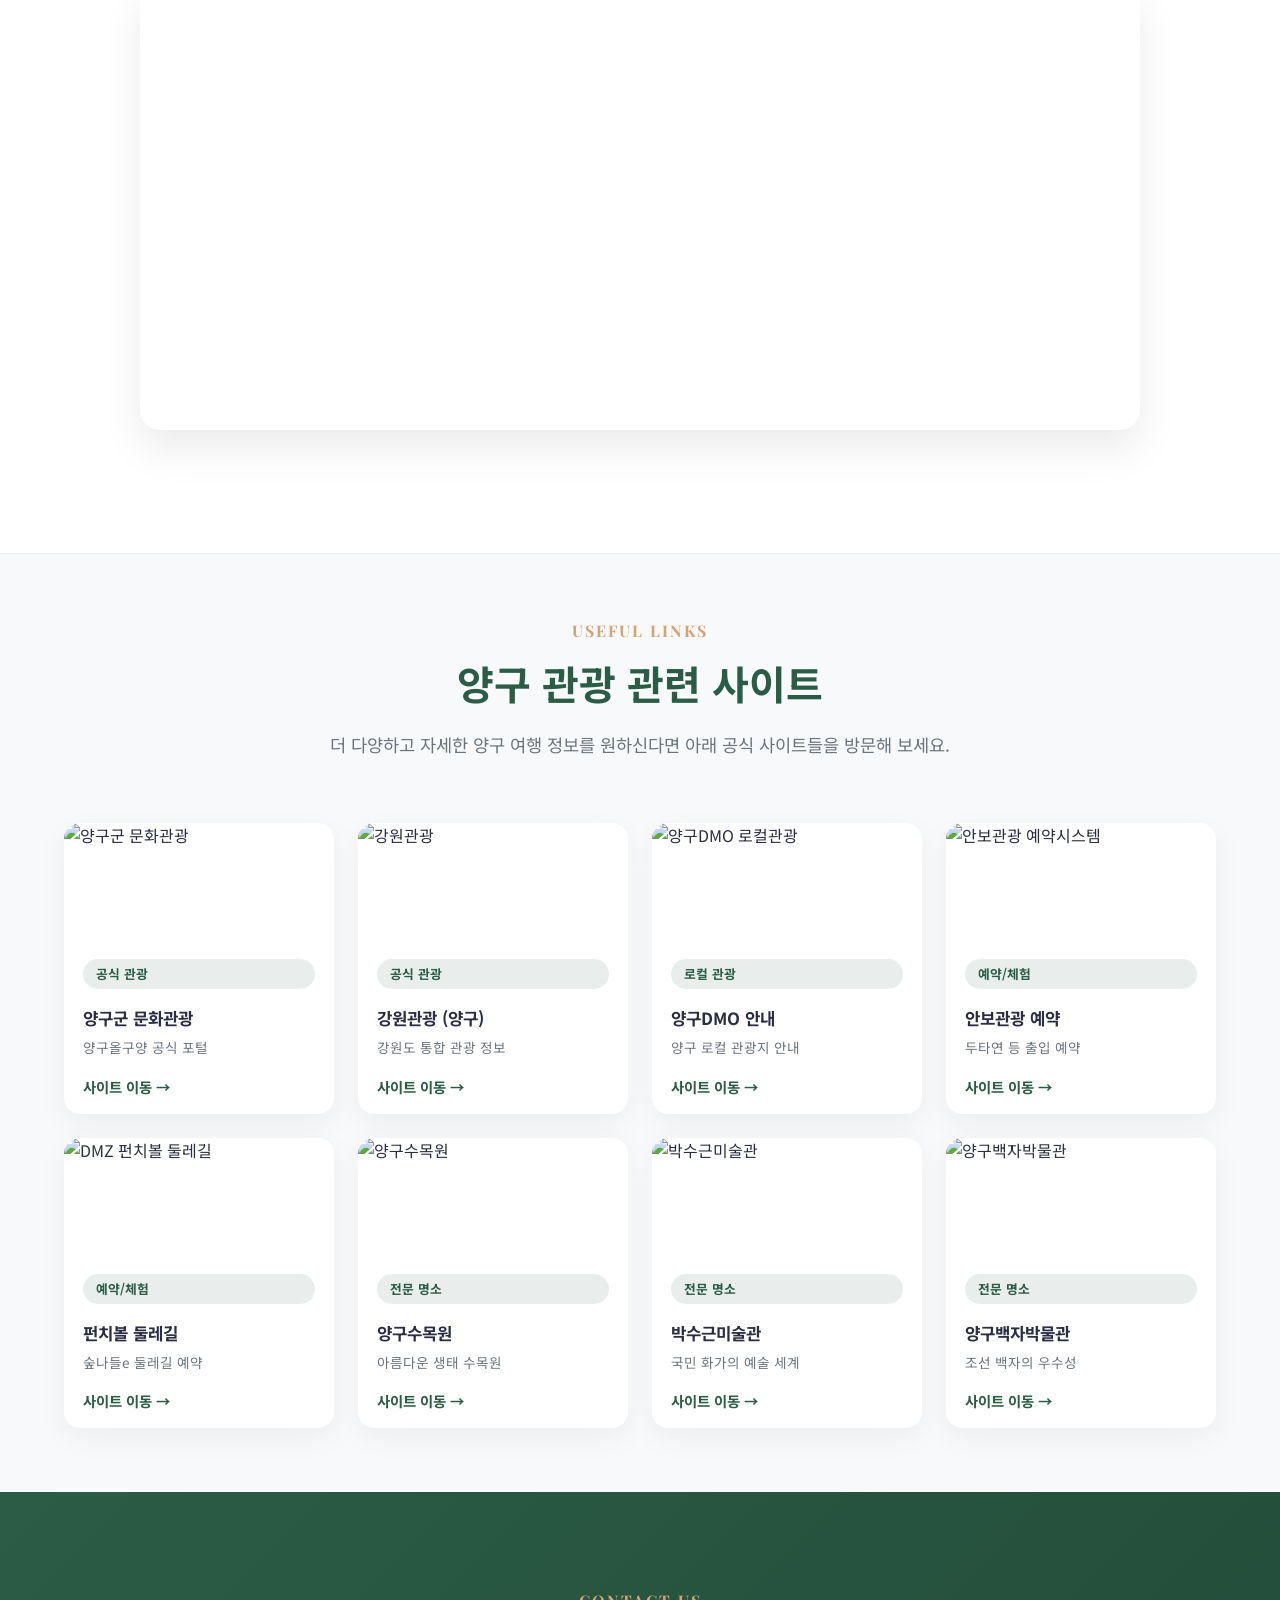
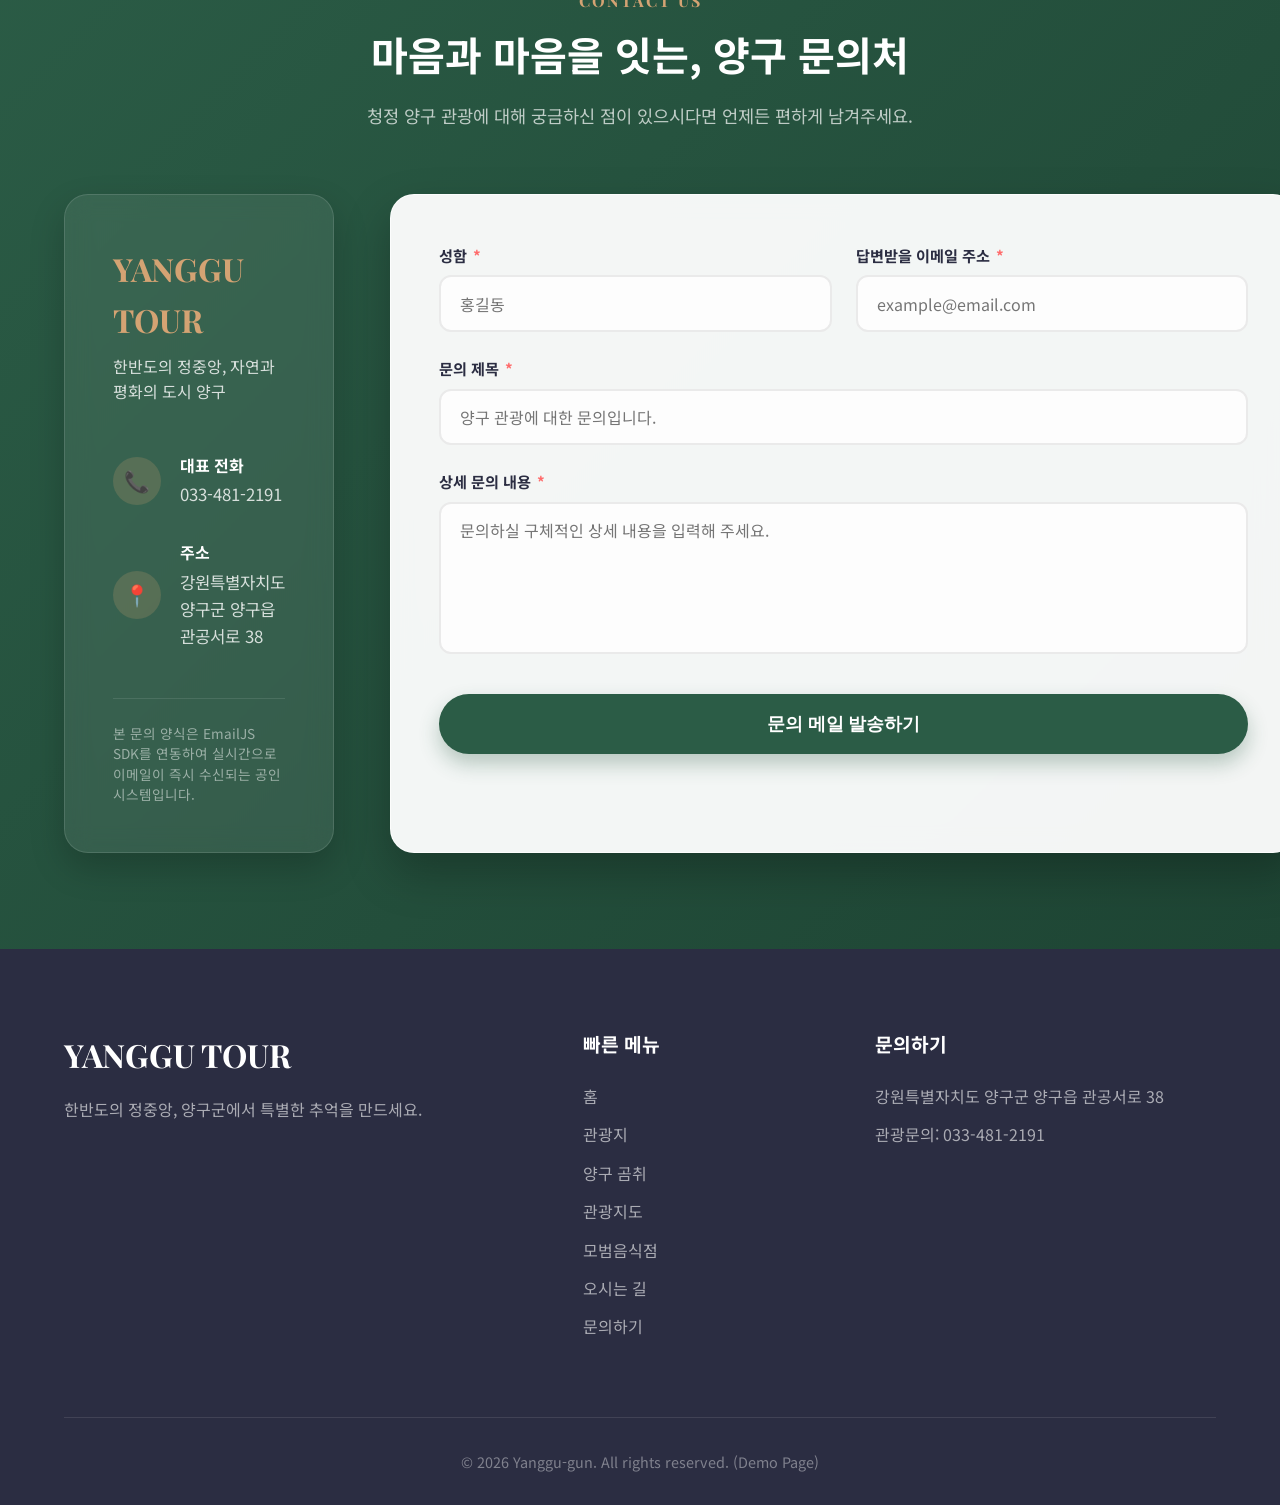
==== commit 8f17cba6: "문의전화 변경" ====
--- a/index.html
+++ b/index.html
@@ -4,6 +4,7 @@
     <meta charset="UTF-8">
     <meta name="viewport" content="width=device-width, initial-scale=1.0">
     <meta name="description" content="자연과 평화가 숨쉬는 곳! 양구군. 한반도의 정중앙에서 아름다운 자연을 만나보세요.">
+    <meta name="naver-site-verification" content="c7f6ab71727dbb6f9bd608edab862c8702455b24" />
     <title>청정 양구 | 자연과 평화의 중심</title>
     <!-- Google Fonts: Noto Sans KR & Playfair Display -->
     <link rel="preconnect" href="https://fonts.googleapis.com">
@@ -748,14 +749,7 @@
                                 <div class="info-icon">📞</div>
                                 <div class="info-content">
                                     <strong>대표 전화</strong>
-                                    <span>033-480-2114</span>
-                                </div>
-                            </div>
-                            <div class="info-item">
-                                <div class="info-icon">✉️</div>
-                                <div class="info-content">
-                                    <strong>수신 이메일</strong>
-                                    <span>seokyong24@gmail.com</span>
+                                    <span>033-481-2191</span>
                                 </div>
                             </div>
                             <div class="info-item">
@@ -830,8 +824,7 @@
                 <div class="footer-contact">
                     <h3>문의하기</h3>
                     <p>강원특별자치도 양구군 양구읍 관공서로 38</p>
-                    <p>관광문의: 033-480-2114</p>
-                    <p>Email: tour@yanggu.go.kr</p>
+                    <p>관광문의: 033-481-2191</p>
                 </div>
             </div>
             <div class="footer-bottom">
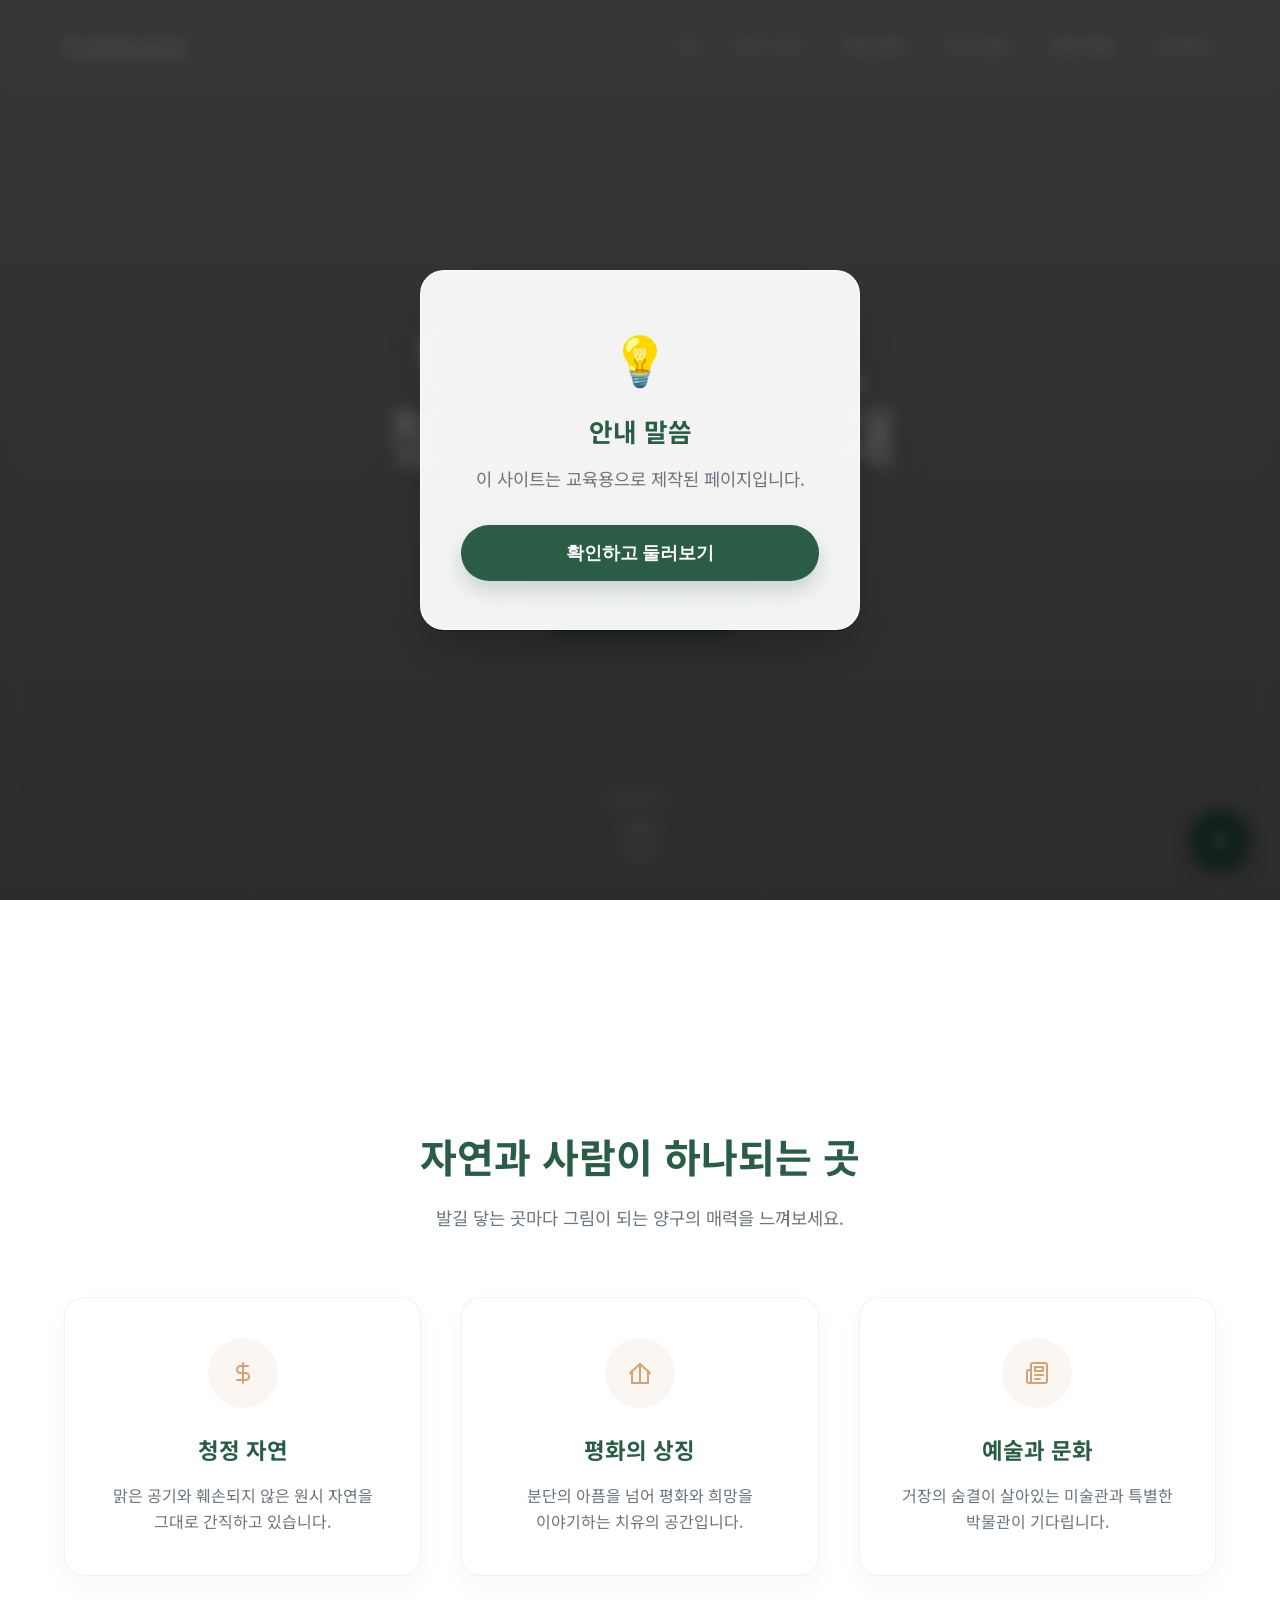
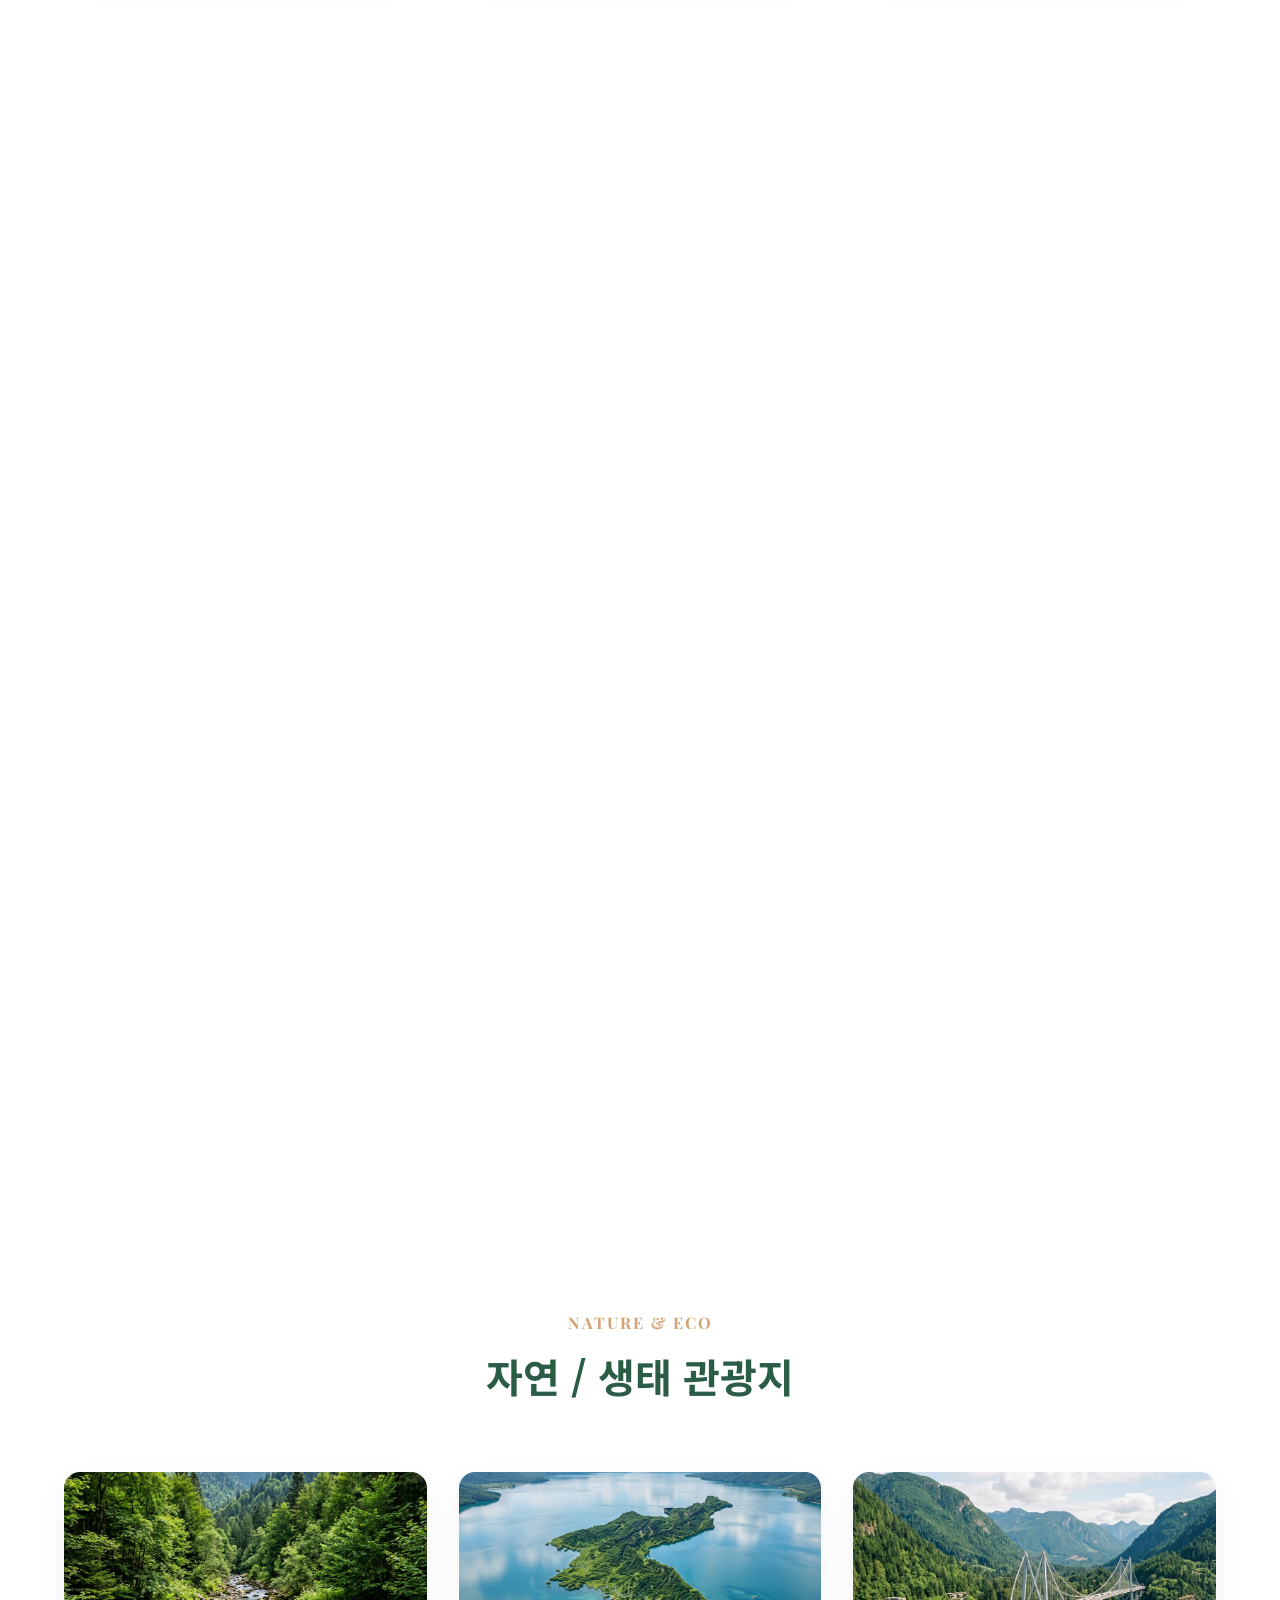
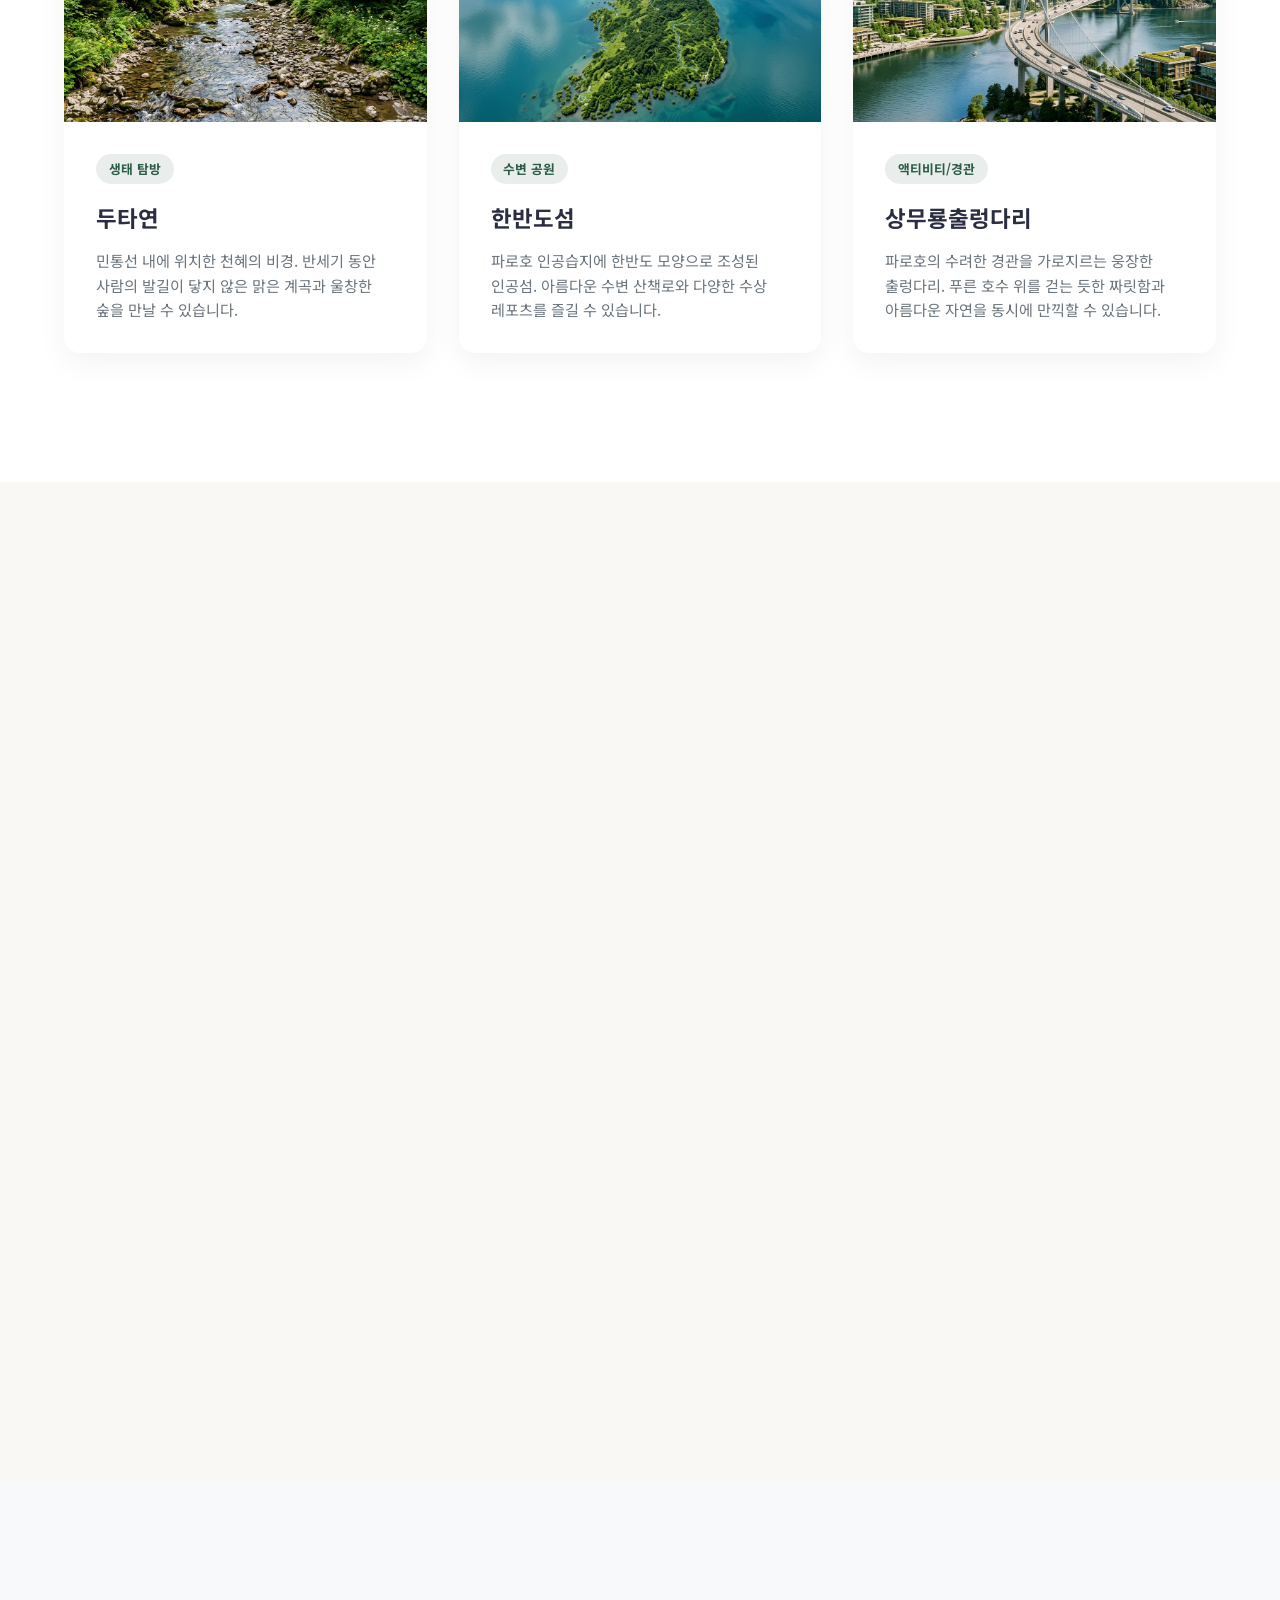
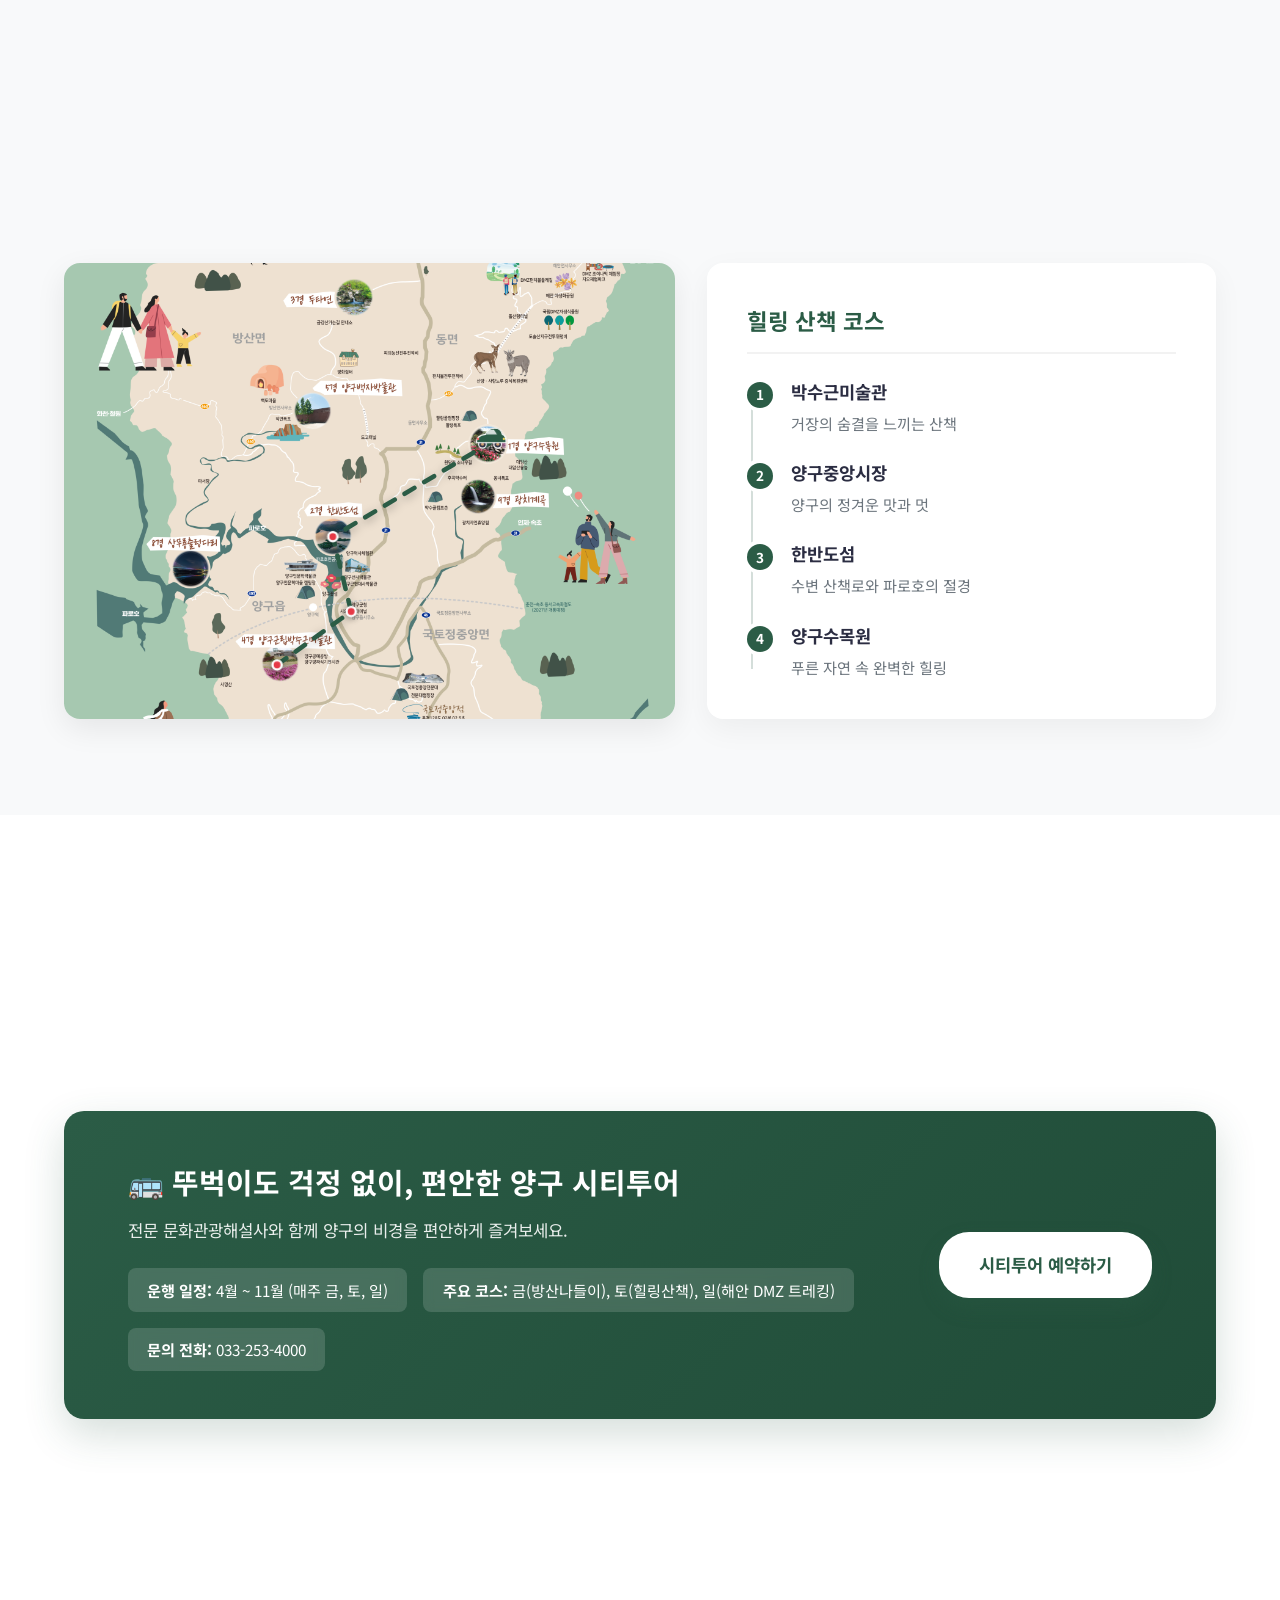
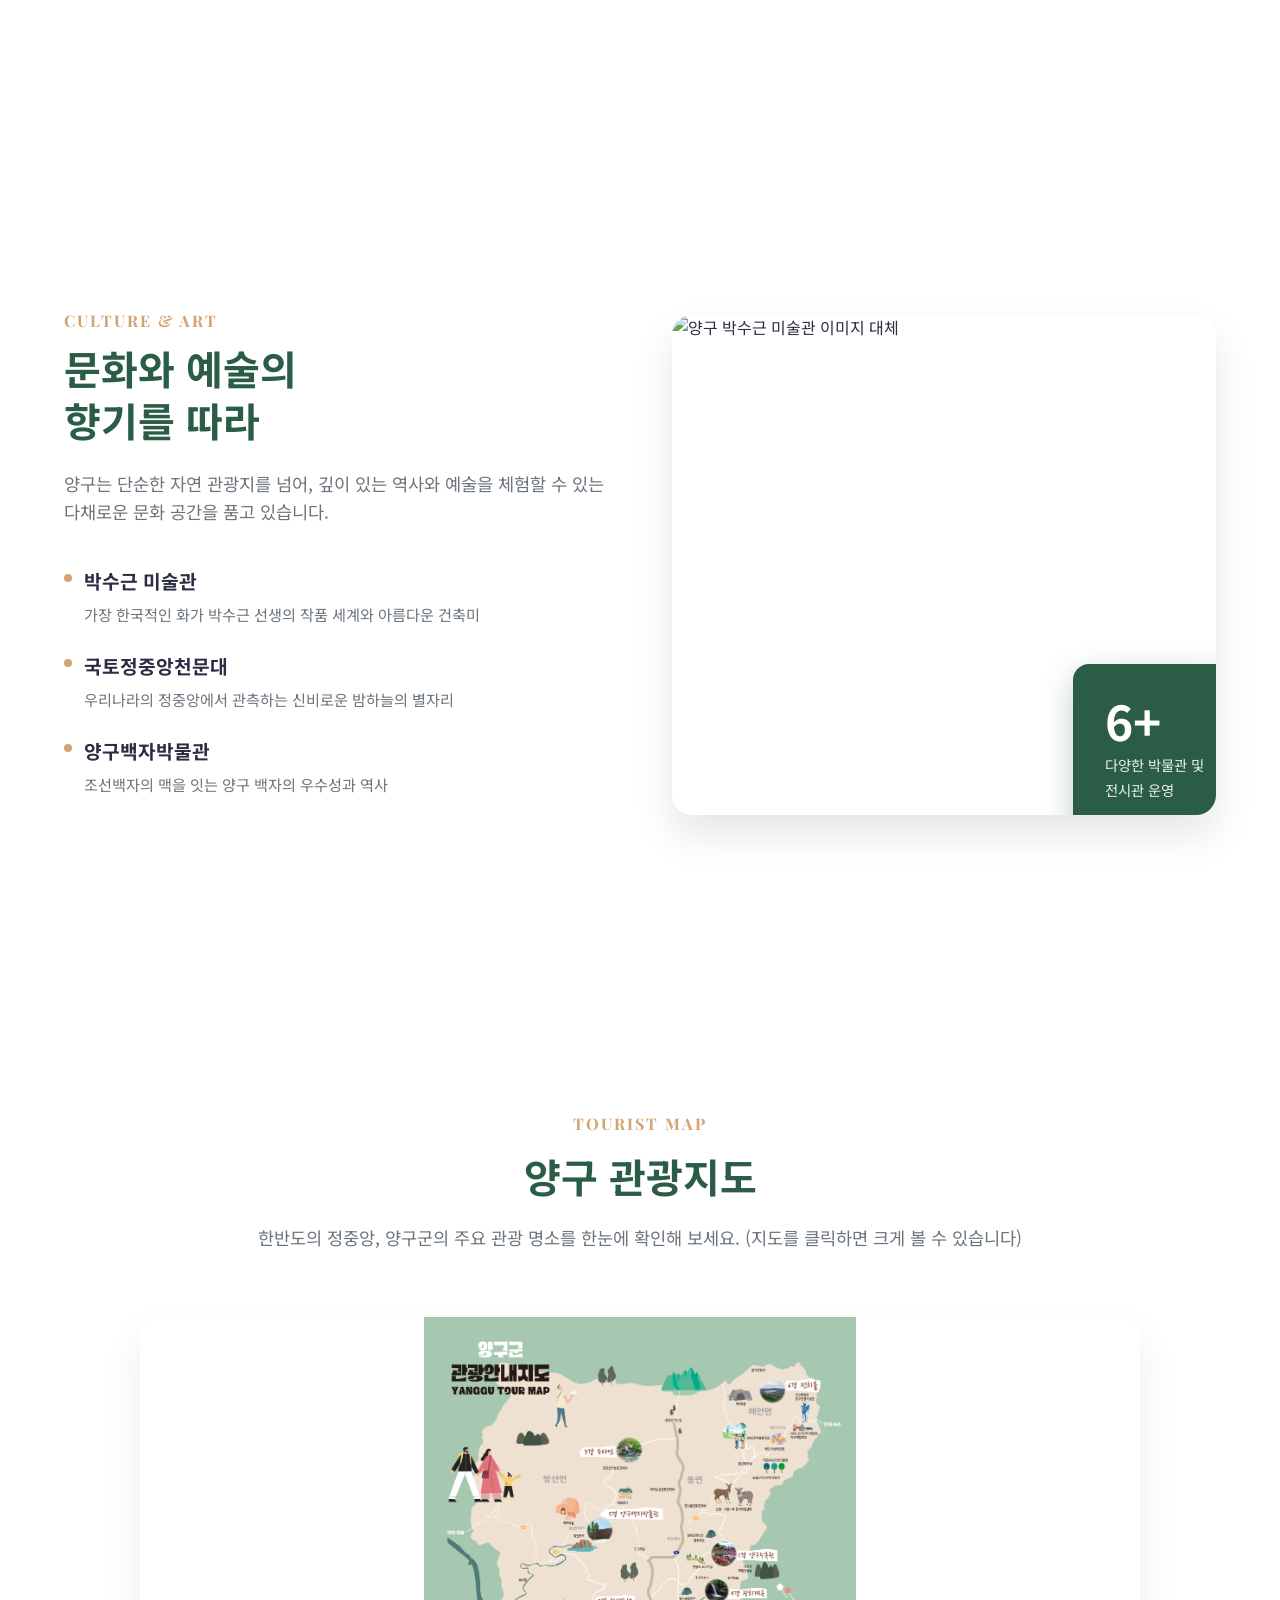
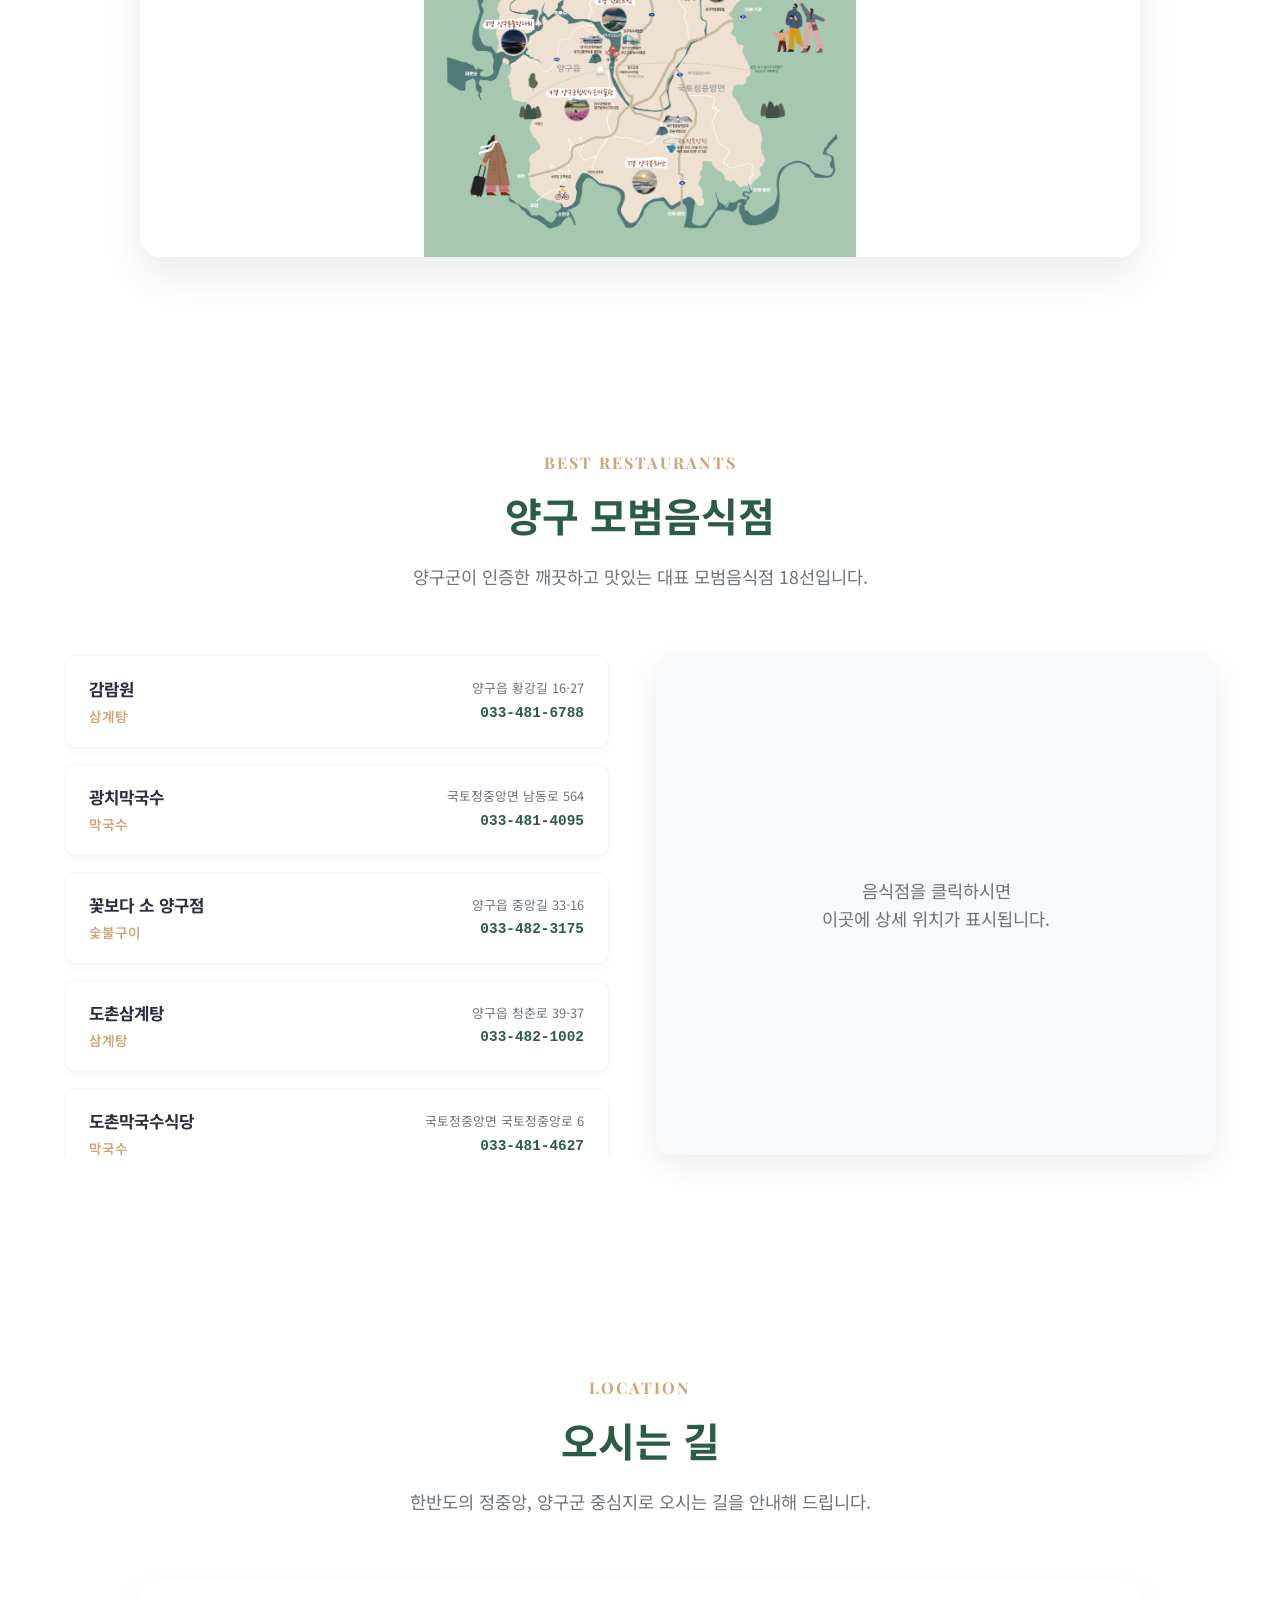
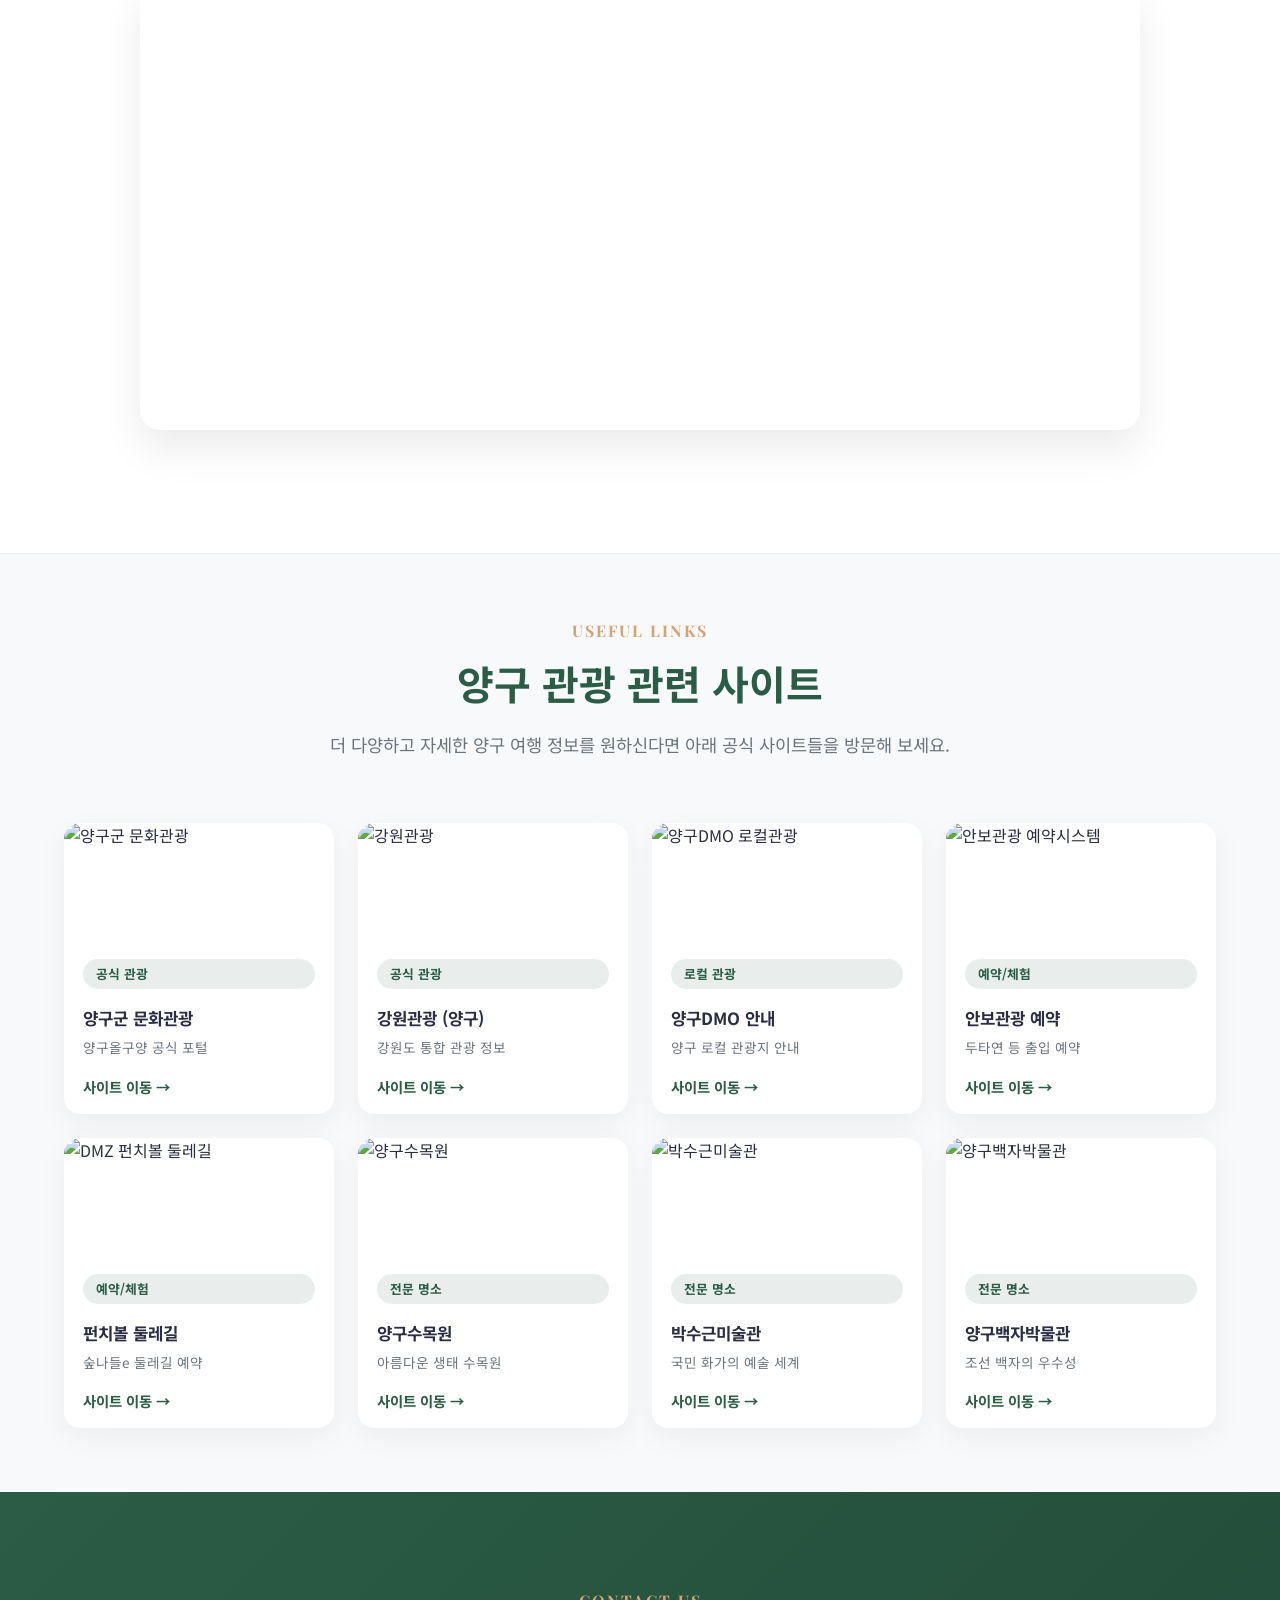
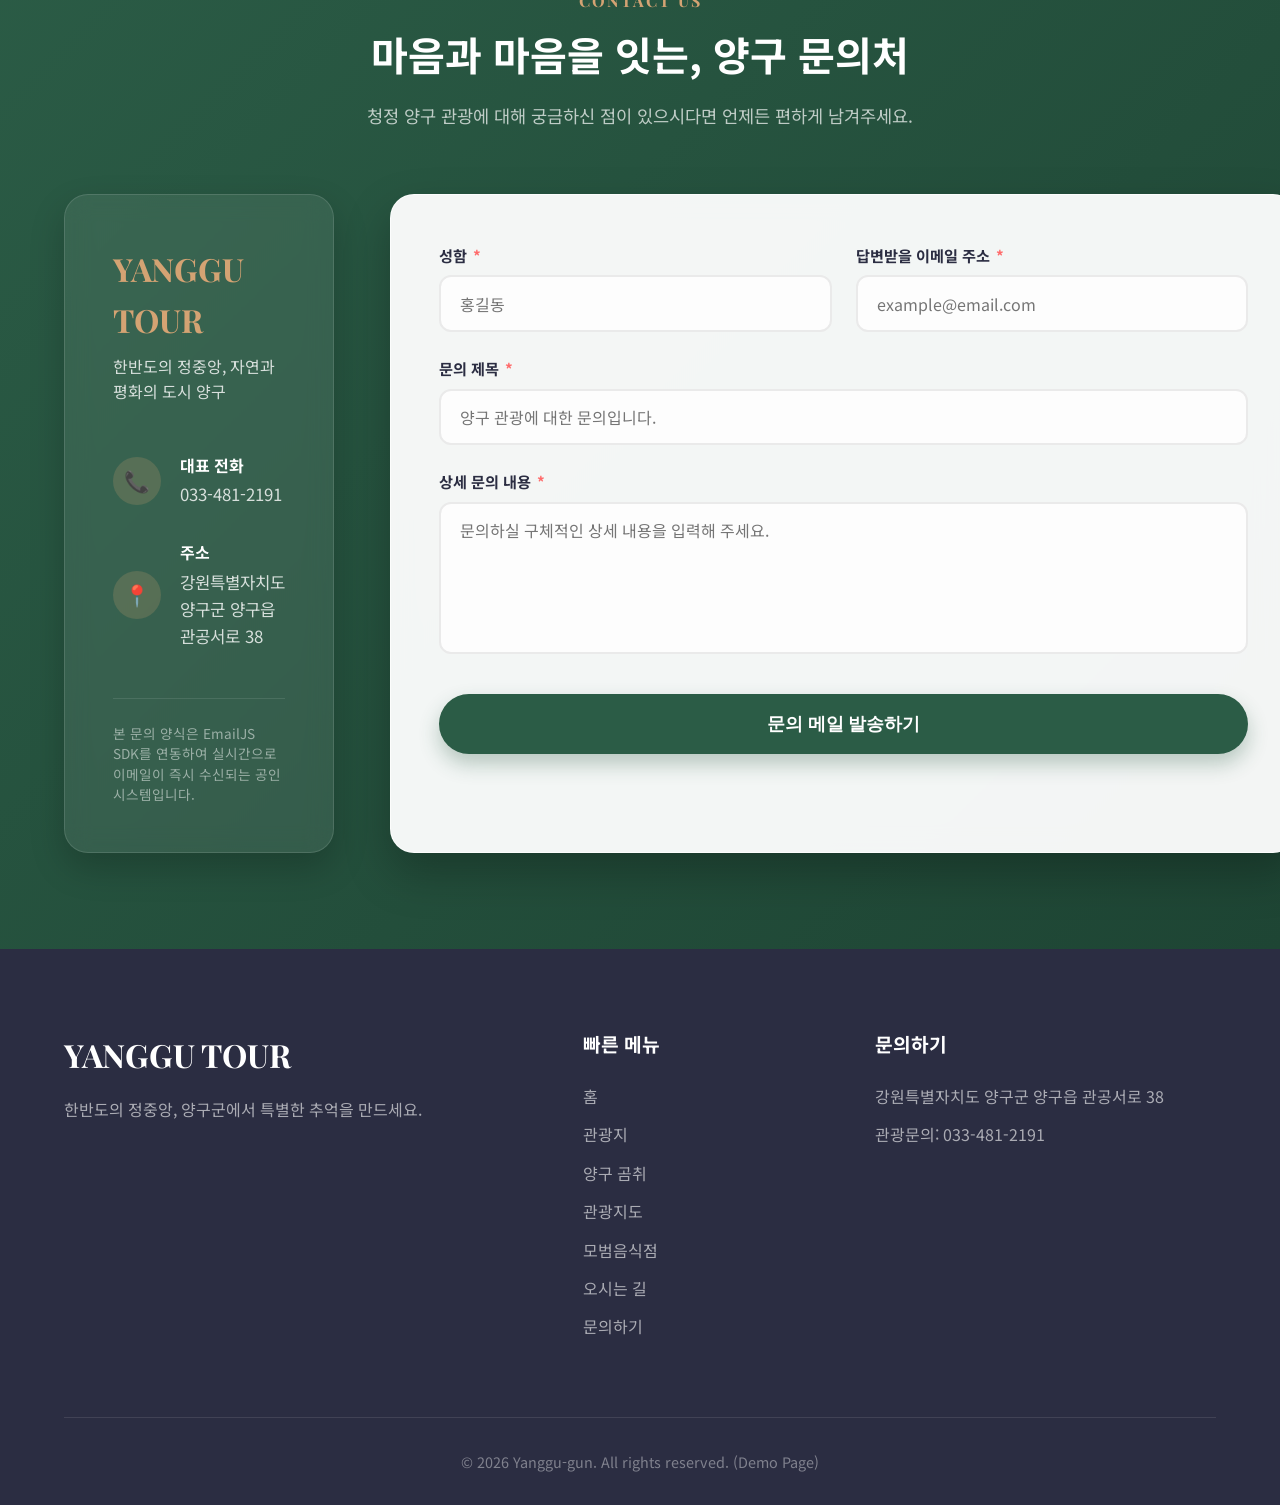
==== commit 26aae1b6: "모달" ====
--- a/index.html
+++ b/index.html
@@ -5,6 +5,7 @@
     <meta name="viewport" content="width=device-width, initial-scale=1.0">
     <meta name="description" content="자연과 평화가 숨쉬는 곳! 양구군. 한반도의 정중앙에서 아름다운 자연을 만나보세요.">
     <meta name="naver-site-verification" content="c7f6ab71727dbb6f9bd608edab862c8702455b24" />
+    <meta name="google-site-verification" content="KwMvUKCSmgeWZbbOS9yZ1fDwSNpjFZTXEQVT86vr7nQ" />
     <title>청정 양구 | 자연과 평화의 중심</title>
     <!-- Google Fonts: Noto Sans KR & Playfair Display -->
     <link rel="preconnect" href="https://fonts.googleapis.com">
@@ -852,6 +853,16 @@
         </button>
     </div>
 
+    <!-- Notice Modal -->
+    <div id="notice-modal" class="modal-backdrop">
+        <div class="modal-box">
+            <div class="modal-icon">💡</div>
+            <h3>안내 말씀</h3>
+            <p>이 사이트는 교육용으로 제작된 페이지입니다.</p>
+            <button id="close-modal-btn" class="btn-primary modal-close-btn">확인하고 둘러보기</button>
+        </div>
+    </div>
+
     <!-- Toast Notification -->
     <div id="toast-container" class="toast-container">
         <div id="toast-message" class="toast-message">
--- a/style.css
+++ b/style.css
@@ -1758,6 +1758,93 @@
     font-weight: 600;
 }
 
+/* Startup Notice Modal Styles */
+.modal-backdrop {
+    position: fixed;
+    top: 0; left: 0; right: 0; bottom: 0;
+    background-color: rgba(0, 0, 0, 0.65);
+    backdrop-filter: blur(8px);
+    -webkit-backdrop-filter: blur(8px);
+    display: flex;
+    align-items: center;
+    justify-content: center;
+    z-index: 11000; /* Must be higher than header and FAB */
+    opacity: 0;
+    visibility: hidden;
+    transition: opacity 0.5s ease, visibility 0.5s ease;
+}
+
+.modal-backdrop.show {
+    opacity: 1;
+    visibility: visible;
+}
+
+.modal-box {
+    background: rgba(255, 255, 255, 0.95);
+    backdrop-filter: blur(10px);
+    border: 1px solid rgba(255, 255, 255, 0.8);
+    border-radius: 24px;
+    padding: 3rem 2.5rem;
+    max-width: 440px;
+    width: 90%;
+    text-align: center;
+    box-shadow: 0 25px 50px -12px rgba(0, 0, 0, 0.3);
+    transform: translateY(30px);
+    opacity: 0;
+    transition: transform 0.5s cubic-bezier(0.175, 0.885, 0.32, 1.275), opacity 0.5s ease;
+    color: var(--text-main);
+}
+
+.modal-backdrop.show .modal-box {
+    transform: translateY(0);
+    opacity: 1;
+}
+
+.modal-icon {
+    font-size: 3rem;
+    margin-bottom: 1rem;
+    animation: pulseIcon 2s infinite alternate ease-in-out;
+}
+
+@keyframes pulseIcon {
+    from { transform: scale(1); }
+    to { transform: scale(1.1); }
+}
+
+.modal-box h3 {
+    font-size: 1.6rem;
+    color: var(--primary-color);
+    margin-bottom: 0.8rem;
+    font-weight: 700;
+}
+
+.modal-box p {
+    font-size: 1.1rem;
+    color: var(--text-muted);
+    margin-bottom: 2rem;
+    line-height: 1.6;
+    word-break: keep-all;
+}
+
+.modal-close-btn {
+    width: 100%;
+    border: none;
+    cursor: pointer;
+    font-weight: 700;
+    padding: 1rem 2rem;
+    border-radius: 50px;
+    box-shadow: 0 10px 20px rgba(43, 92, 70, 0.2);
+    transition: transform 0.2s ease, background-color 0.3s ease;
+}
+
+.modal-close-btn:hover {
+    transform: translateY(-2px);
+}
+
+.modal-close-btn:active {
+    transform: translateY(0);
+}
+
 /* Responsive Design */
 @media (max-width: 992px) {
     .section-padding, .video-section {
